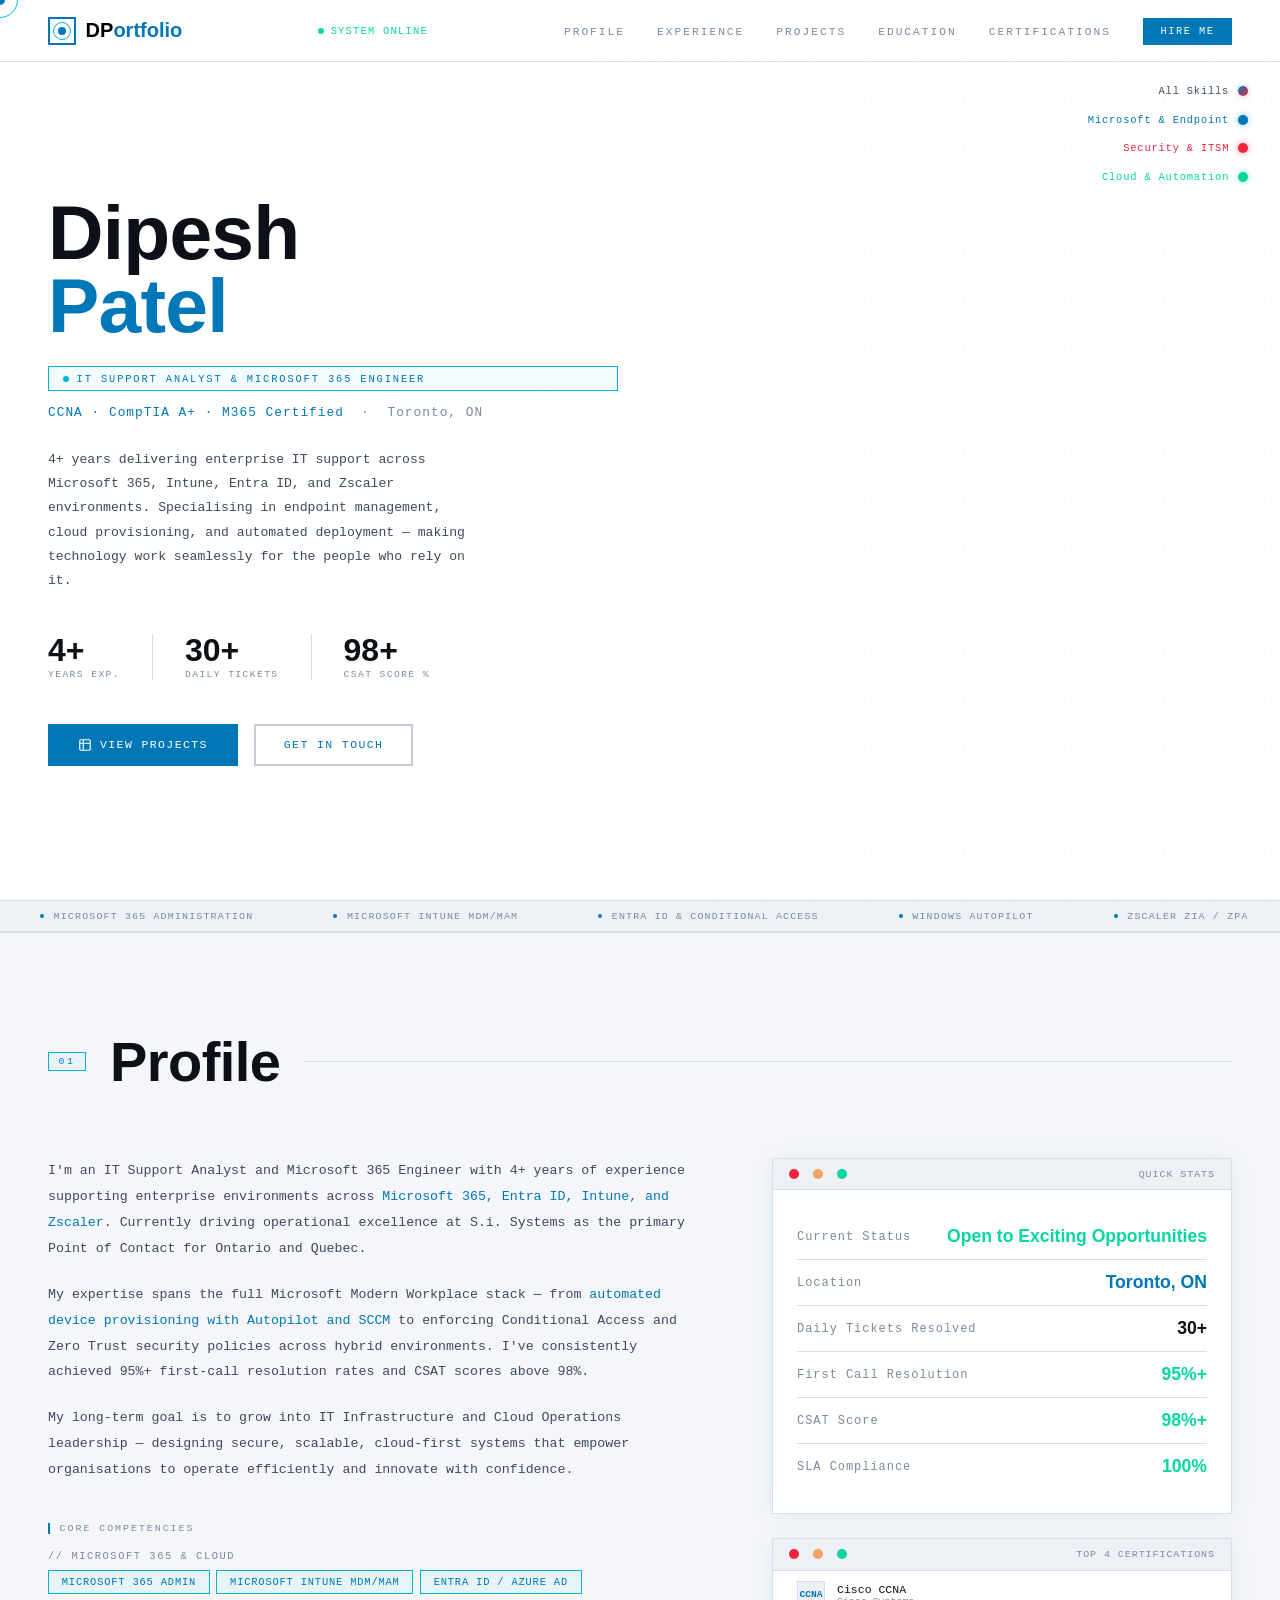
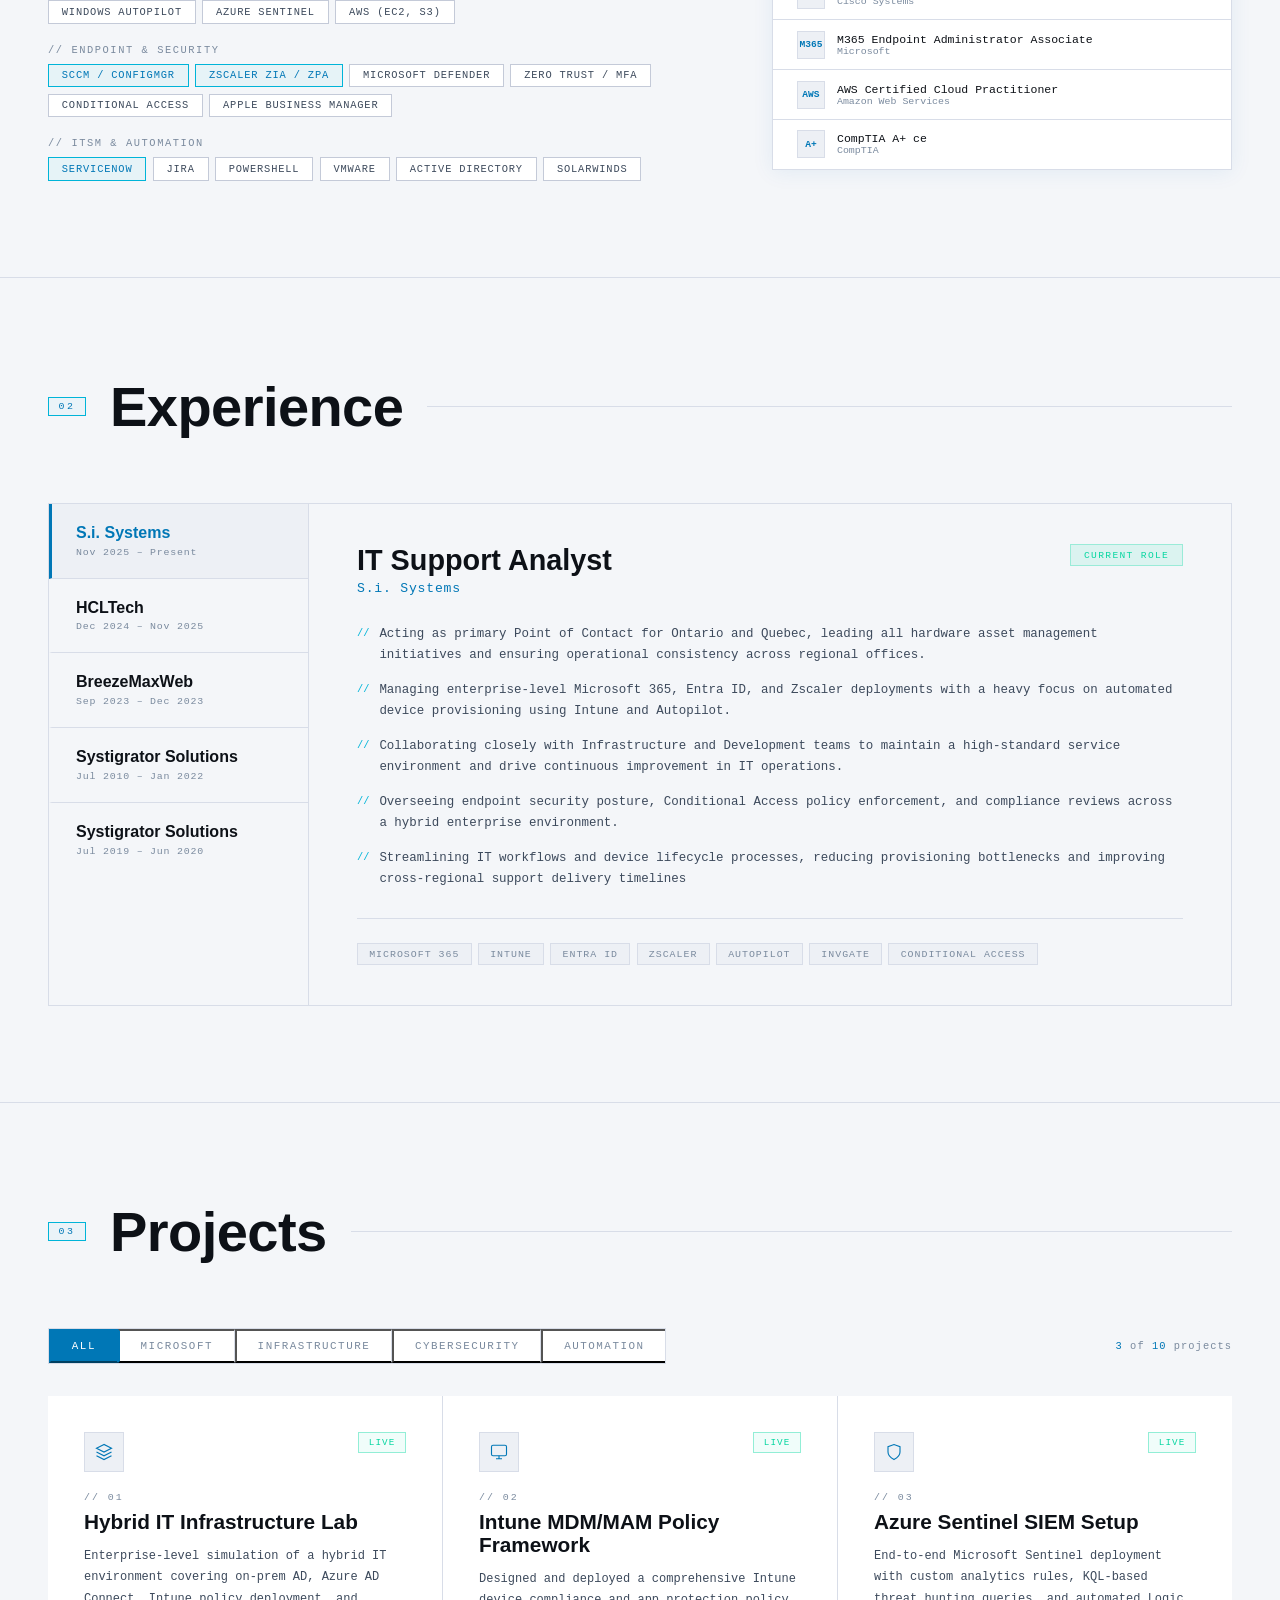
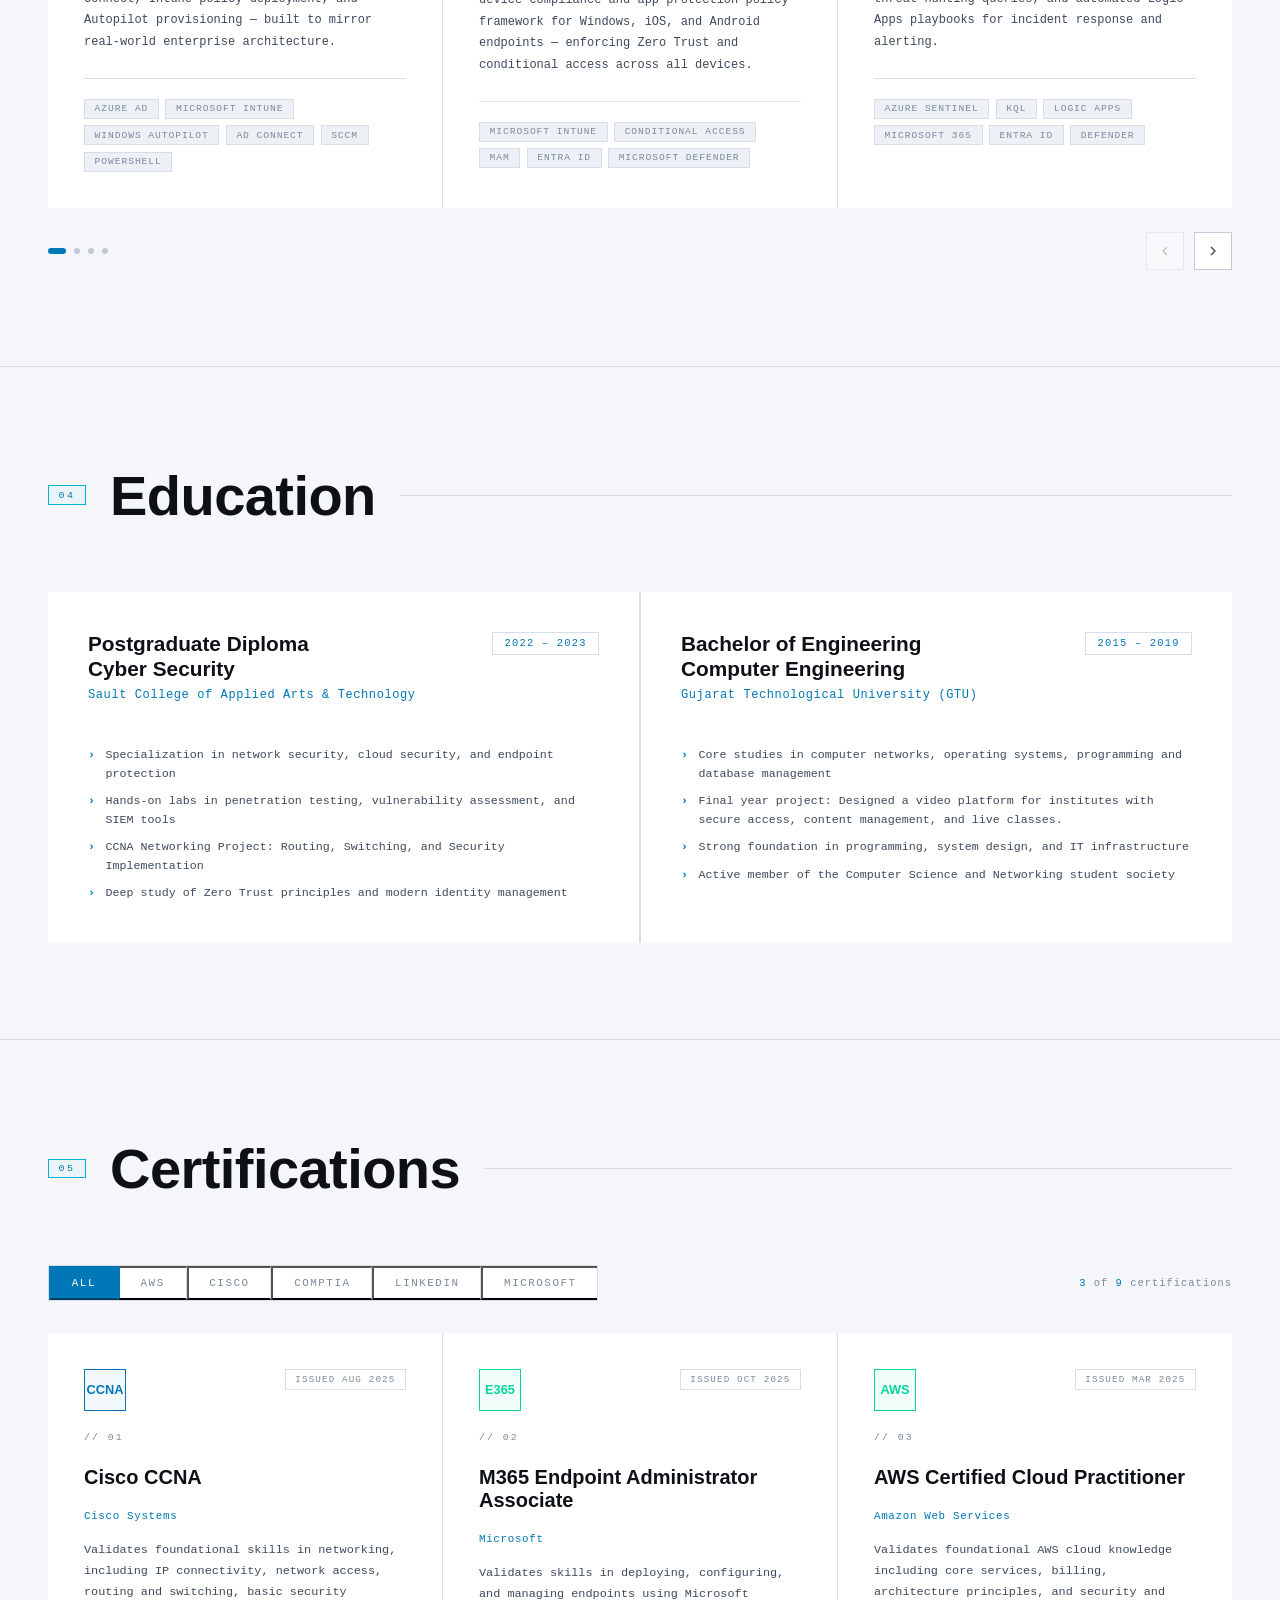
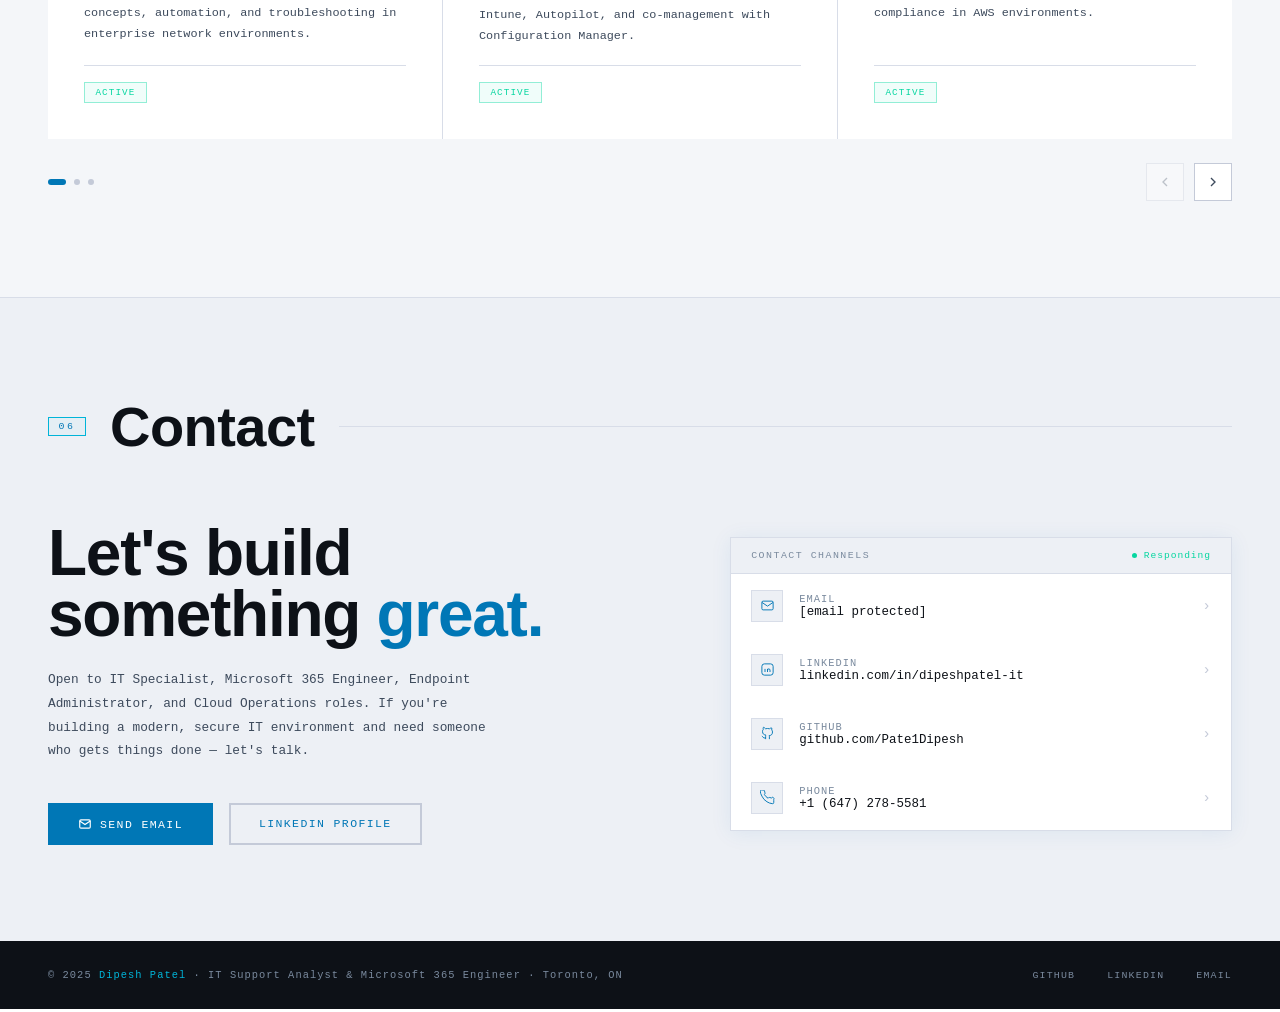
==== index.html @ 01799bf6 "Add files via upload" ====
<!DOCTYPE html>
<html lang="en">
<head>
<meta charset="UTF-8"/>
<meta name="viewport" content="width=device-width, initial-scale=1.0"/>
<meta http-equiv="Content-Security-Policy" content="default-src 'self'; script-src 'self' 'unsafe-inline'; style-src 'self' 'unsafe-inline'; font-src 'self' data:; img-src 'self' data: blob:; connect-src 'none';">
<meta http-equiv="X-Frame-Options" content="DENY">
<meta name="referrer" content="no-referrer">
<title>Dipesh Patel Portfolio</title>
<link rel="icon" type="image/x-icon" href="favicon.ico">
<link rel="stylesheet" href="fonts/fonts.css">
<style>
:root {
  --white:#ffffff; --off:#f4f6f9; --off2:#edf0f5;
  --border:#d8dde8; --border2:#c4cad8;
  --text:#0d1117; --text2:#3d4a5c; --text3:#7a8a9e;
  --accent:#00b4d8; --accent2:#0077b6; --accent3:#023e8a;
  --danger:#ef233c; --success:#06d6a0; --warn:#f4a261;
  --shadow:0 2px 20px rgba(0,100,180,.08);
  --shadow-lg:0 8px 40px rgba(0,100,180,.13);
}
*,*::before,*::after{box-sizing:border-box;margin:0;padding:0;}
html{scroll-behavior:smooth;}
body{font-family:'JetBrains Mono',monospace;background:var(--white);color:var(--text);overflow-x:hidden;}
@media(pointer:fine){body{cursor:none;}}

/* cursor */
@media(pointer:coarse){#cur,#curR{display:none;}}
#cur{width:10px;height:10px;background:var(--accent2);border-radius:50%;position:fixed;top:0;left:0;pointer-events:none;z-index:9999;transform:translate(-50%,-50%);transition:transform .15s,background .2s,width .2s,height .2s;}
#cur.h{width:6px;height:6px;background:var(--accent);}
#curR{width:36px;height:36px;border:1.5px solid var(--accent);border-radius:50%;position:fixed;top:0;left:0;pointer-events:none;z-index:9998;transform:translate(-50%,-50%);transition:width .25s,height .25s,border-color .25s,opacity .25s;}
#curR.h{width:56px;height:56px;border-color:var(--accent2);opacity:.45;}

::-webkit-scrollbar{width:3px;}
::-webkit-scrollbar-track{background:var(--off);}
::-webkit-scrollbar-thumb{background:var(--accent2);}

#prog{position:fixed;top:0;left:0;height:2px;background:linear-gradient(90deg,var(--accent2),var(--accent));z-index:200;transition:width .08s;}

/* NAV */
nav{position:fixed;top:0;left:0;right:0;z-index:100;display:flex;align-items:center;justify-content:space-between;padding:0 3rem;height:62px;background:rgba(255,255,255,.92);backdrop-filter:blur(18px);border-bottom:1px solid var(--border);}
/*.nav-logo{font-family:'Rajdhani',sans-serif;font-weight:700;font-size:1.25rem;color:var(--text);text-decoration:none;letter-spacing:.05em;display:flex;align-items:center;gap:.6rem;}*/
.nav-logo {font-family:'Rajdhani',sans-serif;font-weight:700;font-size:1.25rem;text-decoration:none;display:flex;align-items:center;gap:0.6rem;}
.logo-main {color:#000; /* black */}
.logo-accent {color:var(--accent2); /* your blue */}  
.nav-logo-icon{width:28px;height:28px;border:2px solid var(--accent2);display:flex;align-items:center;justify-content:center;position:relative;}
.nav-logo-icon::before{content:'';width:8px;height:8px;background:var(--accent2);border-radius:50%;}
.nav-logo-icon::after{content:'';position:absolute;width:18px;height:18px;border:1.5px solid var(--accent);border-radius:50%;animation:ping 2s ease-in-out infinite;}
@keyframes ping{0%,100%{opacity:1;transform:scale(1)}50%{opacity:0;transform:scale(1.8)}}
.nav-status{font-size:.65rem;letter-spacing:.12em;text-transform:uppercase;color:var(--success);display:flex;align-items:center;gap:.4rem;}
.nav-status::before{content:'';width:6px;height:6px;background:var(--success);border-radius:50%;animation:blink 1.5s infinite;}
@keyframes blink{0%,100%{opacity:1}50%{opacity:.2}}
.nav-links{display:flex;gap:2rem;list-style:none;align-items:center;}
.nav-links a{font-size:.7rem;letter-spacing:.18em;text-transform:uppercase;color:var(--text3);text-decoration:none;transition:color .2s;font-weight:500;}
.nav-links a:hover,.nav-links a.active{color:var(--accent2);}
.nav-hire{padding:.45rem 1.1rem;background:var(--accent2);color:#fff !important;font-size:.65rem !important;letter-spacing:.14em !important;}
.nav-hire:hover{background:var(--accent3) !important;color:#fff !important;}
.ham{display:none;background:none;border:none;cursor:pointer;}
.ham span{display:block;width:20px;height:1.5px;background:var(--text);margin:5px 0;transition:.3s;}
.mob{display:none;position:fixed;inset:0;top:62px;background:rgba(255,255,255,.98);backdrop-filter:blur(20px);z-index:99;flex-direction:column;align-items:center;justify-content:center;gap:2.5rem;}
.mob.open{display:flex;}
.mob a{font-family:'Rajdhani',sans-serif;font-size:2rem;font-weight:700;color:var(--text2);text-decoration:none;letter-spacing:.05em;}
.mob a:hover{color:var(--accent2);}

/* HERO */
#hero{min-height:100vh;padding-top:62px;position:relative;overflow:hidden;background:var(--white);}
.hero-canvas-wrap{position:absolute;inset:0;z-index:0;}
.hero-left{
  position:relative;z-index:2;
  min-height:calc(100vh - 62px);
  padding:5rem 3rem 5rem 3rem;
  display:flex;flex-direction:column;justify-content:center;
  width:52%;
  background:linear-gradient(to right,
    rgba(255,255,255,1)  0%,
    rgba(255,255,255,1)  60%,
    rgba(255,255,255,0.6) 78%,
    rgba(255,255,255,0)  100%
  );
}
.hero-right{display:none;}/* canvas now full-width behind everything */
.hero-tag{display:inline-flex;align-items:center;gap:.5rem;font-size:.65rem;letter-spacing:.18em;text-transform:uppercase;color:var(--accent2);border:1px solid var(--accent);padding:.35rem .85rem;background:rgba(0,180,216,.05);opacity:0;animation:fadeUp .6s ease forwards .5s;}
.hero-tag::before{content:'';width:6px;height:6px;background:var(--accent);border-radius:50%;}
h1.hero-name{font-family:'Rajdhani',sans-serif;font-size:clamp(3rem,6vw,5.5rem);font-weight:700;line-height:.95;letter-spacing:-.01em;color:var(--text);opacity:0;animation:fadeUp .6s ease forwards .2s;}
h1.hero-name em{font-style:normal;color:var(--accent2);display:block;}
.hero-role{margin-top:1.25rem;font-size:.8rem;color:var(--text3);letter-spacing:.08em;font-weight:400;opacity:0;animation:fadeUp .6s ease forwards .8s;}
.hero-role span{color:var(--accent2);}
.hero-desc{margin-top:1.75rem;max-width:440px;font-size:.82rem;line-height:1.85;color:var(--text2);font-weight:300;opacity:0;animation:fadeUp .6s ease forwards .95s;}
.hero-metrics{margin-top:2.5rem;display:flex;gap:2rem;opacity:0;animation:fadeUp .6s ease forwards .8s;}
.metric{display:flex;flex-direction:column;gap:.2rem;}
.metric-val{font-family:'Rajdhani',sans-serif;font-size:2rem;font-weight:700;color:var(--text);line-height:1;}
.metric-label{font-size:.6rem;letter-spacing:.15em;text-transform:uppercase;color:var(--text3);}
.hero-btns{margin-top:2.75rem;display:flex;gap:1rem;flex-wrap:wrap;opacity:0;animation:fadeUp .6s ease forwards .95s;}
.btn-solid{padding:.75rem 1.75rem;background:var(--accent2);color:#fff;font-family:'JetBrains Mono',monospace;font-size:.72rem;letter-spacing:.12em;text-transform:uppercase;text-decoration:none;transition:all .25s;border:2px solid var(--accent2);display:inline-flex;align-items:center;gap:.5rem;}
.btn-solid:hover{background:var(--accent3);border-color:var(--accent3);transform:translateY(-2px);box-shadow:0 6px 20px rgba(0,119,182,.25);}
.btn-out{padding:.75rem 1.75rem;background:transparent;color:var(--accent2);font-family:'JetBrains Mono',monospace;font-size:.72rem;letter-spacing:.12em;text-transform:uppercase;text-decoration:none;border:2px solid var(--border2);transition:all .25s;}
.btn-out:hover{border-color:var(--accent2);background:rgba(0,119,182,.04);}
.hero-badges{position:absolute;bottom:2.5rem;left:50%;transform:translateX(-50%);display:flex;gap:.75rem;z-index:3;}
.badge{padding:.4rem .9rem;background:rgba(255,255,255,.9);border:1px solid var(--border);font-size:.6rem;letter-spacing:.1em;text-transform:uppercase;color:var(--accent3);font-weight:500;backdrop-filter:blur(8px);}
@keyframes fadeUp{from{opacity:0;transform:translateY(24px)}to{opacity:1;transform:translateY(0)}}

/* SKILL DOTS */
#skillCanvas{width:100%;height:100%;display:block;position:absolute;inset:0;}
.skill-tooltip{
  position:absolute;pointer-events:none;z-index:10;
  background:var(--white);border:1px solid var(--accent2);
  color:var(--text);font-family:'JetBrains Mono',monospace;
  font-size:.65rem;letter-spacing:.08em;padding:.35rem .8rem;
  white-space:nowrap;opacity:0;transition:opacity .18s;
  box-shadow:0 4px 16px rgba(0,119,182,.18);
  transform:translate(-50%,-130%);
}
.skill-tooltip::after{
  content:'';position:absolute;bottom:-5px;left:50%;transform:translateX(-50%);
  width:8px;height:8px;background:var(--white);
  border-right:1px solid var(--accent2);border-bottom:1px solid var(--accent2);
  transform:translateX(-50%) rotate(45deg);
}
.skill-tooltip.visible{opacity:1;}

/* TICKER */
.ticker-bar{background:var(--off2);border-top:1px solid var(--border);border-bottom:1px solid var(--border);padding:.6rem 0;overflow:hidden;}
.ticker-inner{display:flex;width:max-content;animation:ticker 30s linear infinite;}
.ticker-item{padding:0 2.5rem;font-size:.62rem;letter-spacing:.12em;text-transform:uppercase;color:var(--text3);white-space:nowrap;display:flex;align-items:center;gap:.6rem;}
.ticker-item .dot{width:4px;height:4px;background:var(--accent2);border-radius:50%;}
@keyframes ticker{from{transform:translateX(0)}to{transform:translateX(-50%)}}

/* SECTIONS */
.sec{padding:6rem 3rem;}
.sec-inner{max-width:1200px;margin:0 auto;}
.sec-head{display:flex;align-items:center;gap:1.5rem;margin-bottom:4rem;}
.sec-num{font-size:.62rem;letter-spacing:.25em;color:var(--accent2);text-transform:uppercase;padding:.2rem .6rem;border:1px solid var(--accent);background:rgba(0,180,216,.04);}
.sec-title{font-family:'Rajdhani',sans-serif;font-size:clamp(2rem,5vw,3.5rem);font-weight:700;letter-spacing:-.01em;color:var(--text);}
.sec-line{flex:1;height:1px;background:var(--border);}

/* ABOUT */
#about{background:var(--off);border-top:1px solid var(--border);}
.about-layout{display:grid;grid-template-columns:1.4fr 1fr;gap:5rem;align-items:start;}
.about-body{font-size:.83rem;line-height:1.95;color:var(--text2);font-weight:300;}
.about-body p+p{margin-top:1.25rem;}
.about-highlight{color:var(--accent2);font-weight:500;}
.skills-block{margin-top:2.5rem;}
.skills-label{font-size:.62rem;letter-spacing:.2em;text-transform:uppercase;color:var(--text3);margin-bottom:1rem;border-left:2px solid var(--accent2);padding-left:.6rem;}
.skill-cats{display:flex;flex-direction:column;gap:1.25rem;}
.skill-cat-name{font-size:.65rem;letter-spacing:.15em;text-transform:uppercase;color:var(--text3);margin-bottom:.5rem;}
.skill-pills{display:flex;flex-wrap:wrap;gap:.4rem;}
.pill{padding:.3rem .8rem;font-size:.65rem;letter-spacing:.08em;text-transform:uppercase;border:1px solid var(--border2);color:var(--text2);background:var(--white);transition:all .25s;cursor:default;}
.pill:hover{border-color:var(--accent2);color:var(--accent2);background:rgba(0,119,182,.04);transform:translateY(-1px);}
.pill.hot{border-color:var(--accent);color:var(--accent2);background:rgba(0,180,216,.06);}
.about-panel{background:var(--white);border:1px solid var(--border);overflow:hidden;box-shadow:var(--shadow);}
.panel-top{background:var(--off2);border-bottom:1px solid var(--border);padding:.6rem 1rem;display:flex;align-items:center;gap:.5rem;}
.panel-dot{width:10px;height:10px;border-radius:50%;}
.panel-title-bar{font-size:.62rem;letter-spacing:.1em;text-transform:uppercase;color:var(--text3);margin-left:auto;}
.panel-body{padding:1.5rem;}
.stat-row{display:flex;justify-content:space-between;align-items:center;padding:.75rem 0;border-bottom:1px solid var(--border);font-size:.75rem;}
.stat-row:last-child{border-bottom:none;}
.stat-k{color:var(--text3);letter-spacing:.08em;}
.stat-v{font-family:'Rajdhani',sans-serif;font-size:1.1rem;font-weight:700;color:var(--text);}
.stat-v.green{color:var(--success);} .stat-v.blue{color:var(--accent2);} .stat-v.red{color:var(--danger);}
.cert-list{margin-top:0;}
.cert-item{display:flex;align-items:center;gap:.75rem;padding:.65rem 1.5rem;border-bottom:1px solid var(--border);font-size:.72rem;color:var(--text2);}
.cert-item:last-child{border-bottom:none;}
.cert-icon{width:28px;height:28px;background:var(--off2);border:1px solid var(--border);display:flex;align-items:center;justify-content:center;font-size:.6rem;color:var(--accent2);font-weight:700;flex-shrink:0;}
.cert-name{font-weight:500;color:var(--text);}
.cert-year{margin-left:auto;color:var(--text3);font-size:.65rem;}

/* EXPERIENCE */
#experience{background:var(--white);}
.exp-layout{display:grid;grid-template-columns:260px 1fr;gap:0;border:1px solid var(--border);}
.exp-tabs{border-right:1px solid var(--border);}
.exp-tab{padding:1.25rem 1.5rem;border-bottom:1px solid var(--border);cursor:pointer;transition:all .2s;border-left:3px solid transparent;display:flex;flex-direction:column;gap:.3rem;}
.exp-tab:last-child{border-bottom:none;}
.exp-tab:hover{background:var(--off);}
.exp-tab.active{background:var(--off2);border-left-color:var(--accent2);}
.tab-co{font-family:'Rajdhani',sans-serif;font-size:1rem;font-weight:700;color:var(--text);}
.tab-date{font-size:.62rem;letter-spacing:.08em;color:var(--text3);}
.exp-tab.active .tab-co{color:var(--accent2);}
.exp-panel{padding:2.5rem 3rem;}
.exp-panel-head{display:flex;justify-content:space-between;align-items:flex-start;margin-bottom:1.75rem;}
.exp-role{font-family:'Rajdhani',sans-serif;font-size:1.8rem;font-weight:700;color:var(--text);}
.exp-co-name{color:var(--accent2);font-size:.82rem;letter-spacing:.06em;margin-top:.25rem;}
.exp-badge{font-size:.6rem;letter-spacing:.14em;text-transform:uppercase;padding:.3rem .8rem;background:rgba(6,214,160,.1);color:var(--success);border:1px solid rgba(6,214,160,.3);}
.exp-bullets{list-style:none;display:flex;flex-direction:column;gap:.85rem;}
.exp-bullets li{font-size:.78rem;line-height:1.7;color:var(--text2);padding-left:1.4rem;position:relative;}
.exp-bullets li::before{content:'//';position:absolute;left:0;color:var(--accent);font-size:.65rem;font-weight:500;top:.05rem;}
.exp-tags{display:flex;flex-wrap:wrap;gap:.4rem;margin-top:1.75rem;padding-top:1.5rem;border-top:1px solid var(--border);}
.exp-tag{font-size:.62rem;letter-spacing:.1em;text-transform:uppercase;padding:.28rem .7rem;background:var(--off2);color:var(--text3);border:1px solid var(--border);}

/* PROJECTS */
#projects{background:var(--off);border-top:1px solid var(--border);}
.proj-cat-bar{display:flex;align-items:center;justify-content:space-between;margin-bottom:2rem;flex-wrap:wrap;gap:1rem;}
.proj-cats{display:flex;gap:0;border:1px solid var(--border);background:var(--white);overflow:hidden;}
.proj-cat{padding:.55rem 1.3rem;font-size:.68rem;letter-spacing:.14em;text-transform:uppercase;color:var(--text3);cursor:pointer;transition:all .2s;border-right:1px solid var(--border);background:var(--white);font-family:'JetBrains Mono',monospace;white-space:nowrap;}
.proj-cat:last-child{border-right:none;}
.proj-cat:hover{color:var(--accent2);background:var(--off);}
.proj-cat.active{background:var(--accent2);color:#fff;border-color:var(--accent2);}
.proj-cat.active + .proj-cat{border-left-color:var(--accent2);}
.proj-count{font-size:.65rem;letter-spacing:.1em;color:var(--text3);font-family:'JetBrains Mono',monospace;}
.proj-count span{color:var(--accent2);font-weight:500;}

/* carousel wrapper */
.proj-carousel{position:relative;overflow:hidden;}
.proj-track-wrap{overflow:hidden;}
.proj-track{display:grid;grid-template-columns:repeat(3,1fr);gap:1px;background:var(--border);transition:none;}
.proj-card{background:var(--white);padding:2.25rem;transition:background .3s,box-shadow .3s;position:relative;overflow:hidden;display:block;text-decoration:none;}
.proj-card::after{content:'';position:absolute;bottom:0;left:0;right:0;height:2px;background:linear-gradient(90deg,var(--accent2),var(--accent));transform:scaleX(0);transform-origin:left;transition:transform .35s ease;}
.proj-card:hover{background:var(--off2);box-shadow:var(--shadow-lg);z-index:2;}
.proj-card:hover::after{transform:scaleX(1);}
.proj-head{display:flex;justify-content:space-between;align-items:flex-start;margin-bottom:1.25rem;}
.proj-icon{width:40px;height:40px;border:1px solid var(--border);display:flex;align-items:center;justify-content:center;color:var(--accent2);transition:all .3s;background:var(--off2);}
.proj-card:hover .proj-icon{background:var(--accent2);color:#fff;border-color:var(--accent2);}
.proj-status{font-size:.58rem;letter-spacing:.12em;text-transform:uppercase;padding:.25rem .6rem;border:1px solid;}
.proj-status.live{color:var(--success);border-color:rgba(6,214,160,.4);background:rgba(6,214,160,.06);}
.proj-status.wip{color:var(--warn);border-color:rgba(244,162,97,.4);background:rgba(244,162,97,.06);}
.proj-num{font-size:.62rem;letter-spacing:.2em;text-transform:uppercase;color:var(--text3);margin-bottom:.5rem;}
.proj-name{font-family:'Rajdhani',sans-serif;font-size:1.3rem;font-weight:700;color:var(--text);line-height:1.1;margin-bottom:.75rem;}
.proj-desc{font-size:.75rem;line-height:1.8;color:var(--text2);font-weight:300;}
.proj-footer{margin-top:1.5rem;padding-top:1.25rem;border-top:1px solid var(--border);display:flex;gap:.4rem;flex-wrap:wrap;}
.proj-tech{font-size:.6rem;letter-spacing:.1em;text-transform:uppercase;padding:.22rem .6rem;background:var(--off2);color:var(--text3);border:1px solid var(--border);}
/* nav arrows + dots */
.carousel-nav{display:flex;align-items:center;justify-content:space-between;margin-top:1.5rem;}
.carousel-arrows{display:flex;gap:.6rem;}
.carr-btn{width:38px;height:38px;border:1.5px solid var(--border2);background:var(--white);display:flex;align-items:center;justify-content:center;cursor:pointer;transition:all .25s;color:var(--text2);}
.carr-btn:hover:not(:disabled){border-color:var(--accent2);color:var(--accent2);background:rgba(0,119,182,.04);}
.carr-btn:disabled{opacity:.3;cursor:not-allowed;}
.carousel-dots{display:flex;gap:.5rem;align-items:center;}
.cdot{width:6px;height:6px;border-radius:50%;background:var(--border2);transition:all .25s;cursor:pointer;}
.cdot.active{background:var(--accent2);width:18px;border-radius:3px;}
.proj-empty{grid-column:1/-1;padding:3rem;text-align:center;color:var(--text3);font-size:.8rem;letter-spacing:.1em;background:var(--white);}
/* slide animation */
.proj-track.slide-left{animation:slideLeft .32s ease forwards;}
.proj-track.slide-right{animation:slideRight .32s ease forwards;}
@keyframes slideLeft{from{opacity:0;transform:translateX(40px)}to{opacity:1;transform:translateX(0)}}
@keyframes slideRight{from{opacity:0;transform:translateX(-40px)}to{opacity:1;transform:translateX(0)}}

/* EDUCATION */
#education{background:var(--white);}
.edu-grid{display:grid;grid-template-columns:1fr 1fr;gap:2px;background:var(--border);}
.edu-card{background:var(--white);padding:2.5rem;position:relative;transition:background .2s;}
.edu-card:hover{background:var(--off);}
.edu-card-top{display:flex;justify-content:space-between;align-items:flex-start;margin-bottom:1.5rem;}
.edu-year{font-size:.65rem;letter-spacing:.12em;text-transform:uppercase;color:var(--accent2);padding:.3rem .7rem;border:1px solid var(--border);}
.edu-deg{font-family:'Rajdhani',sans-serif;font-size:1.3rem;font-weight:700;color:var(--text);line-height:1.2;margin-bottom:.4rem;}
.edu-school{font-size:.75rem;color:var(--accent2);letter-spacing:.05em;margin-bottom:1.25rem;}
.edu-list{list-style:none;display:flex;flex-direction:column;gap:.55rem;}
.edu-list li{font-size:.73rem;line-height:1.6;color:var(--text2);padding-left:1.1rem;position:relative;}
.edu-list li::before{content:'›';position:absolute;left:0;color:var(--accent2);font-weight:700;}

/* CERTIFICATIONS */
#certifications{background:var(--off);border-top:1px solid var(--border);}
.cert-carousel{position:relative;}
.cert-track-wrap{overflow:hidden;}
.cert-track{display:grid;grid-template-columns:repeat(3,1fr);gap:1px;background:var(--border);}
.cert-track.slide-left{animation:slideLeft .32s ease forwards;}
.cert-track.slide-right{animation:slideRight .32s ease forwards;}
.cert-card{background:var(--white);padding:2.25rem;transition:background .3s,box-shadow .3s;position:relative;overflow:hidden;display:flex;flex-direction:column;gap:1.1rem;}
.cert-card::after{content:'';position:absolute;bottom:0;left:0;right:0;height:2px;transform:scaleX(0);transform-origin:left;transition:transform .35s ease;}
.cert-card.net::after{background:linear-gradient(90deg,#0077b6,#00b4d8);}
.cert-card.sec::after{background:linear-gradient(90deg,#ef233c,#ff6b6b);}
.cert-card.cld::after{background:linear-gradient(90deg,#06d6a0,#0077b6);}
.cert-card:hover{background:var(--off2);box-shadow:var(--shadow-lg);z-index:2;}
.cert-card:hover::after{transform:scaleX(1);}
.cert-card-top{display:flex;justify-content:space-between;align-items:flex-start;margin-bottom:.25rem;}
.cert-badge-icon{width:42px;height:42px;display:flex;align-items:center;justify-content:center;font-family:'Rajdhani',sans-serif;font-size:.8rem;font-weight:700;border:1px solid;flex-shrink:0;transition:all .3s;}
.cert-card.net .cert-badge-icon{color:#0077b6;border-color:#0077b6;background:rgba(0,119,182,.05);}
.cert-card.sec .cert-badge-icon{color:#ef233c;border-color:#ef233c;background:rgba(239,35,60,.05);}
.cert-card.cld .cert-badge-icon{color:#06d6a0;border-color:#06d6a0;background:rgba(6,214,160,.05);}
.cert-card:hover.net .cert-badge-icon{background:#0077b6;color:#fff;}
.cert-card:hover.sec .cert-badge-icon{background:#ef233c;color:#fff;}
.cert-card:hover.cld .cert-badge-icon{background:#06d6a0;color:#fff;}
.cert-card-year{font-size:.58rem;letter-spacing:.12em;text-transform:uppercase;color:var(--text3);padding:.25rem .6rem;border:1px solid var(--border);}
.cert-card-num{font-size:.62rem;letter-spacing:.2em;text-transform:uppercase;color:var(--text3);margin-bottom:.3rem;}
.cert-card-name{font-family:'Rajdhani',sans-serif;font-size:1.25rem;font-weight:700;color:var(--text);line-height:1.15;margin-bottom:.25rem;}
.cert-card-issuer{font-size:.68rem;letter-spacing:.06em;color:var(--accent2);}
.cert-card-desc{font-size:.74rem;line-height:1.78;color:var(--text2);font-weight:300;flex:1;}
.cert-card-footer{display:flex;align-items:center;justify-content:space-between;padding-top:1rem;border-top:1px solid var(--border);margin-top:auto;}
.cert-card-status{font-size:.58rem;letter-spacing:.12em;text-transform:uppercase;padding:.25rem .65rem;border:1px solid;}
.cert-card-status.active{color:var(--success);border-color:rgba(6,214,160,.4);background:rgba(6,214,160,.06);}
.cert-card-status.prep{color:var(--warn);border-color:rgba(244,162,97,.4);background:rgba(244,162,97,.06);}
.cert-card-link{font-size:.62rem;letter-spacing:.1em;text-transform:uppercase;color:var(--accent2);text-decoration:none;transition:all .2s;display:flex;align-items:center;gap:.3rem;}
.cert-card-link:hover{color:var(--accent3);}

#contact{background:var(--off2);border-top:1px solid var(--border);}
.contact-layout{display:grid;grid-template-columns:1.2fr 1fr;gap:5rem;align-items:center;}
.contact-big{font-family:'Rajdhani',sans-serif;font-size:clamp(2.5rem,5vw,4.5rem);font-weight:700;line-height:.95;letter-spacing:-.02em;color:var(--text);margin-bottom:1.5rem;}
.contact-big span{color:var(--accent2);}
.contact-sub{font-size:.8rem;line-height:1.85;color:var(--text2);font-weight:300;margin-bottom:2.5rem;max-width:450px;}
.contact-btns{display:flex;gap:1rem;flex-wrap:wrap;}
.contact-panel{background:var(--white);border:1px solid var(--border);box-shadow:var(--shadow);}
.cp-head{background:var(--off2);border-bottom:1px solid var(--border);padding:.75rem 1.25rem;display:flex;align-items:center;justify-content:space-between;}
.cp-head-title{font-size:.62rem;letter-spacing:.15em;text-transform:uppercase;color:var(--text3);}
.cp-head-ping{font-size:.6rem;letter-spacing:.1em;color:var(--success);display:flex;align-items:center;gap:.4rem;}
.cp-head-ping::before{content:'';width:5px;height:5px;background:var(--success);border-radius:50%;animation:blink 1.5s infinite;}
.cp-links{list-style:none;}
.cp-link{display:flex;align-items:center;gap:1rem;padding:1rem 1.25rem;border-bottom:1px solid var(--border);text-decoration:none;transition:background .2s;}
.cp-link:last-child{border-bottom:none;}
.cp-link:hover{background:var(--off);}
.cp-link-icon{width:32px;height:32px;background:var(--off2);border:1px solid var(--border);display:flex;align-items:center;justify-content:center;flex-shrink:0;color:var(--accent2);}
.cp-link-label{font-size:.65rem;letter-spacing:.1em;text-transform:uppercase;color:var(--text3);}
.cp-link-val{font-size:.78rem;color:var(--text);font-weight:500;}
.cp-link-arr{margin-left:auto;color:var(--border2);font-size:.9rem;transition:color .2s,transform .2s;}
.cp-link:hover .cp-link-arr{color:var(--accent2);transform:translateX(3px);}

/* FOOTER */
footer{background:var(--text);color:var(--text3);padding:1.75rem 3rem;display:flex;align-items:center;justify-content:space-between;}
.footer-l{font-size:.65rem;letter-spacing:.1em;}
.footer-l span{color:var(--accent);}
.footer-r{display:flex;gap:2rem;}
.footer-r a{font-size:.62rem;letter-spacing:.12em;text-transform:uppercase;color:var(--text3);text-decoration:none;transition:color .2s;}
.footer-r a:hover{color:var(--accent);}

/* REVEAL — elements always visible, subtle entrance only for below-fold */
.rv{opacity:1;transform:none;}
.rv.d1{} .rv.d2{} .rv.d3{}


/* ════════════════════════════════════════════════════════
   RESPONSIVE LAYOUT — Mobile-first, professional grade
   Breakpoints:
     1200px  Large desktop
      960px  Tablet landscape / small laptop
      768px  Tablet portrait
      600px  Large phone
      380px  Small phone (iPhone SE etc.)
════════════════════════════════════════════════════════ */

/* ── 1200px: constrain max widths, tighten large screens ── */
@media(max-width:1200px){
  .hero-left{width:58%;padding:5rem 2.5rem;}
  .sec{padding:6rem 2rem;}
  .about-layout{gap:3.5rem;}
  .exp-panel{padding:2.5rem 2rem;}
}

/* ── 960px: Tablet landscape ── */
@media(max-width:960px){
  /* Navigation */
  nav{padding:0 1.5rem;}
  .nav-links{display:none;}
  .nav-status{font-size:.6rem;}
  .ham{display:block;}

  /* Hero — full width, canvas stays as background */
  #hero{min-height:100svh;}
  .hero-left{
    width:100%;
    min-height:100svh;
    padding:6rem 2rem 4rem;
    background:linear-gradient(
      to bottom,
      rgba(255,255,255,1)   0%,
      rgba(255,255,255,.98) 70%,
      rgba(255,255,255,.88) 100%
    );
  }
  #dotLegend{display:none;}
  .hero-badges{display:none;}
  h1.hero-name{font-size:clamp(3rem,7vw,5rem);}
  .hero-desc{max-width:560px;}
  .hero-metrics{gap:2.5rem;}

  /* Sections */
  .sec{padding:5rem 2rem;}
  .sec-head{margin-bottom:3rem;}

  /* About */
  .about-layout{grid-template-columns:1fr;gap:3rem;}

  /* Experience */
  .exp-layout{grid-template-columns:1fr;border:1px solid var(--border);}
  .exp-tabs{
    border-right:none;
    border-bottom:1px solid var(--border);
    display:flex;
    overflow-x:auto;
    -webkit-overflow-scrolling:touch;
    scrollbar-width:none;
  }
  .exp-tabs::-webkit-scrollbar{display:none;}
  .exp-tab{
    border-left:none;
    border-bottom:3px solid transparent;
    border-top:none;
    flex-shrink:0;
    padding:1rem 1.5rem;
    min-width:140px;
  }
  .exp-tab:last-child{border-bottom:3px solid transparent;}
  .exp-tab.active{
    border-bottom-color:var(--accent2);
    border-left-color:transparent;
    background:var(--off2);
  }
  .exp-panel{padding:2.5rem 2rem;}
  .exp-panel-head{flex-wrap:wrap;gap:.75rem;}

  /* Projects */
  .proj-track{grid-template-columns:1fr 1fr;}
  .proj-cat-bar{flex-wrap:wrap;gap:.75rem;}
  .proj-cats{flex-wrap:wrap;}

  /* Certifications */
  .cert-track{grid-template-columns:1fr 1fr;}

  /* Education */
  .edu-grid{grid-template-columns:1fr;}

  /* Contact */
  .contact-layout{grid-template-columns:1fr;gap:3rem;}

  /* Footer */
  footer{flex-direction:column;gap:1.25rem;text-align:center;padding:1.5rem 2rem;}
  .footer-r{justify-content:center;}
}

/* ── 768px: Tablet portrait ── */
@media(max-width:768px){
  /* Hero */
  .hero-left{padding:5.5rem 1.75rem 3.5rem;}
  h1.hero-name{font-size:clamp(2.8rem,8vw,4rem);}
  .hero-metrics{gap:1.75rem;}
  .metric-val{font-size:1.8rem;}

  /* Sections */
  .sec{padding:4rem 1.75rem;}
  .sec-head{gap:1rem;margin-bottom:2.5rem;}

  /* Projects */
  .proj-track{grid-template-columns:1fr 1fr;}
  .proj-card{padding:1.75rem;}

  /* Certifications */
  .cert-track{grid-template-columns:1fr 1fr;}
  .cert-card{padding:1.75rem;}

  /* Education */
  .edu-card{padding:2rem 1.75rem;}

  /* Experience */
  .exp-panel{padding:2rem 1.5rem;}
  .exp-role{font-size:1.6rem;}

  /* About panel stat values — prevent overflow */
  .stat-v{font-size:1rem;}
  .stat-k{font-size:.7rem;}
}

/* ── 600px: Large phone ── */
@media(max-width:600px){
  /* Navigation */
  nav{padding:0 1rem;height:56px;}
  .nav-status{display:none;}
  .mob{top:56px;}
  .mob a{font-size:1.6rem;}

  /* Hero */
  #hero{min-height:100svh;}
  .hero-left{padding:4.5rem 1.25rem 3rem;min-height:100svh;}
  h1.hero-name{font-size:clamp(2.4rem,11vw,3.2rem);}
  .hero-tag{font-size:.58rem;padding:.3rem .7rem;}
  .hero-role{font-size:.72rem;}
  .hero-desc{font-size:.78rem;max-width:100%;line-height:1.75;}
  .hero-metrics{gap:1.25rem;flex-wrap:wrap;}
  .metric-val{font-size:1.65rem;}
  .metric-label{font-size:.56rem;}
  .hero-btns{flex-direction:column;gap:.65rem;}
  .btn-solid,.btn-out{
    width:100%;justify-content:center;
    padding:.75rem 1.25rem;font-size:.68rem;
  }

  /* Sections */
  .sec{padding:3.5rem 1.25rem;}
  .sec-head{gap:.75rem;margin-bottom:2rem;}
  .sec-title{font-size:clamp(1.75rem,7vw,2.2rem);}
  .sec-num{font-size:.58rem;}

  /* About */
  .about-body{font-size:.8rem;}
  .stat-row{flex-direction:column;align-items:flex-start;gap:.2rem;padding:.65rem 0;}
  .stat-v{font-size:.95rem;}
  .panel-body{padding:1rem;}

  /* Experience */
  .exp-tab{padding:.85rem 1.25rem;min-width:120px;}
  .tab-co{font-size:.9rem;}
  .exp-panel{padding:1.75rem 1.25rem;}
  .exp-role{font-size:1.35rem;}
  .exp-panel-head{flex-direction:column;gap:.5rem;align-items:flex-start;}
  .exp-bullets li{font-size:.73rem;line-height:1.65;}
  .exp-co-name{font-size:.75rem;}

  /* Projects */
  .proj-track{grid-template-columns:1fr;}
  .proj-card{padding:1.5rem;}
  .proj-name{font-size:1.2rem;}
  .proj-cats{
    overflow-x:auto;flex-wrap:nowrap;
    -webkit-overflow-scrolling:touch;
    scrollbar-width:none;
    padding-bottom:2px;
  }
  .proj-cats::-webkit-scrollbar{display:none;}
  .proj-cat-bar{flex-direction:column;align-items:flex-start;gap:.75rem;}
  .proj-cat{padding:.5rem 1rem;font-size:.62rem;}
  .proj-count{font-size:.62rem;}

  /* Certifications */
  .cert-track{grid-template-columns:1fr;}
  .cert-card{padding:1.5rem;}
  .cert-card-name{font-size:1.1rem;}

  /* Education */
  .edu-card{padding:1.75rem 1.25rem;}
  .edu-card-top{flex-direction:column;gap:.75rem;align-items:flex-start;}
  .edu-deg{font-size:1.15rem;}

  /* Contact */
  .contact-big{font-size:clamp(2rem,9vw,2.8rem);}
  .contact-sub{font-size:.76rem;}
  .contact-btns{flex-direction:column;gap:.65rem;}
  .contact-btns .btn-solid,
  .contact-btns .btn-out{width:100%;justify-content:center;}
  .cp-link{padding:.85rem 1rem;gap:.75rem;}
  .cp-link-val{font-size:.72rem;}
  .cp-link-icon{width:28px;height:28px;}

  /* Footer */
  footer{padding:1.25rem 1rem;}
  .footer-l{font-size:.6rem;}
  .footer-r{gap:1rem;flex-wrap:wrap;justify-content:center;}
  .footer-r a{font-size:.58rem;}
}

/* ── 380px: Small phone (iPhone SE, Galaxy A) ── */
@media(max-width:380px){
  nav{height:52px;}
  .mob{top:52px;}
  .hero-left{padding:4rem 1rem 2.5rem;}
  h1.hero-name{font-size:2.1rem;}
  .hero-metrics{gap:1rem;}
  .metric-val{font-size:1.5rem;}
  .metric-label{font-size:.54rem;}
  .sec{padding:3rem 1rem;}
  .sec-title{font-size:1.6rem;}
  .proj-card{padding:1.25rem;}
  .cert-card{padding:1.25rem;}
  .edu-card{padding:1.25rem 1rem;}
  .exp-panel{padding:1.25rem 1rem;}
  .exp-role{font-size:1.2rem;}
  .contact-big{font-size:1.85rem;}
  footer{padding:1rem;}
}
</style>
</head>
<body>

<div id="cur"></div>
<div id="curR"></div>
<div id="prog"></div>

  <nav id="nav">
    <a href="#hero" class="nav-logo">
  <div class="nav-logo-icon"></div>
  <span class="logo-text">
    <span class="logo-main">DP</span><span class="logo-accent">ortfolio</span>
  </span>
</a>
  <div class="nav-status">System Online</div>
  <ul class="nav-links" id="navLinks">
    <li><a href="#about">Profile</a></li>
    <li><a href="#experience">Experience</a></li>
    <li><a href="#projects">Projects</a></li>
    <li><a href="#education">Education</a></li>
    <li><a href="#certifications">Certifications</a></li>
    <li><a href="#contact" class="nav-hire">Hire Me</a></li>
  </ul>
  <button class="ham" id="ham"><span></span><span></span><span></span></button>
</nav>

<div class="mob" id="mob">
  <a href="#about" class="mlink">Profile</a>
  <a href="#experience" class="mlink">Experience</a>
  <a href="#projects" class="mlink">Projects</a>
  <a href="#education" class="mlink">Education</a>
  <a href="#certifications" class="mlink">Certifications</a>
  <a href="#contact" class="mlink">Contact</a>
</div>

<!-- HERO -->
<section id="hero">
  <!-- full-bleed canvas layer -->
  <div class="hero-canvas-wrap">
    <canvas id="skillCanvas"></canvas>
    <div id="skillTip" class="skill-tooltip"></div>
  </div>
  <!-- legend top-right: clickable category filter -->
  <div id="dotLegend" style="position:absolute;top:5rem;right:1.5rem;z-index:4;display:flex;flex-direction:column;gap:.45rem;text-align:right;">
    <div class="dot-filter active" data-cat="all" style="display:flex;align-items:center;justify-content:flex-end;gap:.55rem;cursor:pointer;padding:.3rem .5rem;transition:opacity .2s;">
      <span style="font-size:.65rem;letter-spacing:.08em;color:var(--text2);font-family:'JetBrains Mono',monospace;">All Skills</span>
      <span style="width:10px;height:10px;border-radius:50%;background:linear-gradient(135deg,#0077b6,#ef233c);display:inline-block;flex-shrink:0;box-shadow:0 0 6px rgba(0,119,182,.4)"></span>
    </div>
    <div class="dot-filter" data-cat="network" style="display:flex;align-items:center;justify-content:flex-end;gap:.55rem;cursor:pointer;padding:.3rem .5rem;transition:opacity .2s;">
      <span style="font-size:.65rem;letter-spacing:.08em;color:#0077b6;font-family:'JetBrains Mono',monospace;">Microsoft &amp; Endpoint</span>
      <span style="width:10px;height:10px;border-radius:50%;background:#0077b6;display:inline-block;flex-shrink:0;box-shadow:0 0 6px rgba(0,119,182,.5)"></span>
    </div>
    <div class="dot-filter" data-cat="security" style="display:flex;align-items:center;justify-content:flex-end;gap:.55rem;cursor:pointer;padding:.3rem .5rem;transition:opacity .2s;">
      <span style="font-size:.65rem;letter-spacing:.08em;color:#ef233c;font-family:'JetBrains Mono',monospace;">Security &amp; ITSM</span>
      <span style="width:10px;height:10px;border-radius:50%;background:#ef233c;display:inline-block;flex-shrink:0;box-shadow:0 0 6px rgba(239,35,60,.5)"></span>
    </div>
    <div class="dot-filter" data-cat="cloud" style="display:flex;align-items:center;justify-content:flex-end;gap:.55rem;cursor:pointer;padding:.3rem .5rem;transition:opacity .2s;">
      <span style="font-size:.65rem;letter-spacing:.08em;color:#06d6a0;font-family:'JetBrains Mono',monospace;">Cloud &amp; Automation</span>
      <span style="width:10px;height:10px;border-radius:50%;background:#06d6a0;display:inline-block;flex-shrink:0;box-shadow:0 0 6px rgba(6,214,160,.5)"></span>
    </div>
  </div>
  <div class="hero-left">
    <h1 class="hero-name">Dipesh<em>Patel</em></h1>
    <div class="hero-tag" style="margin-top:1.5rem;margin-bottom:0">IT Support Analyst &amp; Microsoft 365 Engineer</div>
    <p class="hero-role" style="margin-top:.85rem"><span>CCNA &middot; CompTIA A+ &middot; M365 Certified</span> &nbsp;&middot;&nbsp; Toronto, ON</p>
    <p class="hero-desc">4+ years delivering enterprise IT support across Microsoft 365, Intune, Entra ID, and Zscaler environments. Specialising in endpoint management, cloud provisioning, and automated deployment — making technology work seamlessly for the people who rely on it.</p>
    <div class="hero-metrics">
      <div class="metric">
        <div class="metric-val" data-count="4">0</div>
        <div class="metric-label">Years Exp.</div>
      </div>
      <div class="metric" style="border-left:1px solid var(--border);padding-left:2rem">
        <div class="metric-val" data-count="30">0</div>
        <div class="metric-label">Daily Tickets</div>
      </div>
      <div class="metric" style="border-left:1px solid var(--border);padding-left:2rem">
        <div class="metric-val" data-count="98">0</div>
        <div class="metric-label">CSAT Score %</div>
      </div>
    </div>
    <div class="hero-btns">
      <a href="#projects" class="btn-solid">
        <svg width="14" height="14" fill="none" stroke="currentColor" stroke-width="2" viewBox="0 0 24 24"><path d="M9 3H5a2 2 0 00-2 2v4m6-6h10a2 2 0 012 2v4M9 3v18m0 0h10a2 2 0 002-2V9M9 21H5a2 2 0 01-2-2V9m0 0h18"/></svg>
        View Projects
      </a>
      <a href="#contact" class="btn-out">Get In Touch</a>
    </div>
  </div>
</section>

<!-- TICKER -->
<div class="ticker-bar">
  <div class="ticker-inner">
    <span class="ticker-item"><span class="dot"></span>Microsoft 365 Administration</span>
    <span class="ticker-item"><span class="dot"></span>Microsoft Intune MDM/MAM</span>
    <span class="ticker-item"><span class="dot"></span>Entra ID &amp; Conditional Access</span>
    <span class="ticker-item"><span class="dot"></span>Windows Autopilot</span>
    <span class="ticker-item"><span class="dot"></span>Zscaler ZIA / ZPA</span>
    <span class="ticker-item"><span class="dot"></span>ServiceNow ITSM</span>
    <span class="ticker-item"><span class="dot"></span>SCCM Deployment</span>
    <span class="ticker-item"><span class="dot"></span>Azure AD &amp; MFA</span>
    <span class="ticker-item"><span class="dot"></span>PowerShell Automation</span>
    <span class="ticker-item"><span class="dot"></span>AWS EC2 &amp; S3</span>
    <span class="ticker-item"><span class="dot"></span>Microsoft 365 Administration</span>
    <span class="ticker-item"><span class="dot"></span>Microsoft Intune MDM/MAM</span>
    <span class="ticker-item"><span class="dot"></span>Entra ID &amp; Conditional Access</span>
    <span class="ticker-item"><span class="dot"></span>Windows Autopilot</span>
    <span class="ticker-item"><span class="dot"></span>Zscaler ZIA / ZPA</span>
    <span class="ticker-item"><span class="dot"></span>ServiceNow ITSM</span>
    <span class="ticker-item"><span class="dot"></span>SCCM Deployment</span>
    <span class="ticker-item"><span class="dot"></span>Azure AD &amp; MFA</span>
    <span class="ticker-item"><span class="dot"></span>PowerShell Automation</span>
    <span class="ticker-item"><span class="dot"></span>AWS EC2 &amp; S3</span>
  </div>
</div>

<!-- ABOUT -->
<section id="about" class="sec">
  <div class="sec-inner">
    <div class="sec-head rv">
      <span class="sec-num">01</span>
      <h2 class="sec-title">Profile</h2>
      <div class="sec-line"></div>
    </div>
    <div class="about-layout">
      <div class="rv d1">
        <div class="about-body">
          <p>I'm an IT Support Analyst and Microsoft 365 Engineer with 4+ years of experience supporting enterprise environments across <span class="about-highlight">Microsoft 365, Entra ID, Intune, and Zscaler</span>. Currently driving operational excellence at S.i. Systems as the primary Point of Contact for Ontario and Quebec.</p>
          <p>My expertise spans the full Microsoft Modern Workplace stack — from <span class="about-highlight">automated device provisioning with Autopilot and SCCM</span> to enforcing Conditional Access and Zero Trust security policies across hybrid environments. I've consistently achieved 95%+ first-call resolution rates and CSAT scores above 98%.</p>
          <p>My long-term goal is to grow into IT Infrastructure and Cloud Operations leadership — designing secure, scalable, cloud-first systems that empower organisations to operate efficiently and innovate with confidence.</p>
        </div>
        <div class="skills-block">
          <div class="skills-label">Core Competencies</div>
          <div class="skill-cats">
            <div>
              <div class="skill-cat-name">// Microsoft 365 &amp; Cloud</div>
              <div class="skill-pills">
                <span class="pill hot">Microsoft 365 Admin</span>
                <span class="pill hot">Microsoft Intune MDM/MAM</span>
                <span class="pill hot">Entra ID / Azure AD</span>
                <span class="pill">Windows Autopilot</span>
                <span class="pill">Azure Sentinel</span>
                <span class="pill">AWS (EC2, S3)</span>
              </div>
            </div>
            <div>
              <div class="skill-cat-name">// Endpoint &amp; Security</div>
              <div class="skill-pills">
                <span class="pill hot">SCCM / ConfigMgr</span>
                <span class="pill hot">Zscaler ZIA / ZPA</span>
                <span class="pill">Microsoft Defender</span>
                <span class="pill">Zero Trust / MFA</span>
                <span class="pill">Conditional Access</span>
                <span class="pill">Apple Business Manager</span>
              </div>
            </div>
            <div>
              <div class="skill-cat-name">// ITSM &amp; Automation</div>
              <div class="skill-pills">
                <span class="pill hot">ServiceNow</span>
                <span class="pill">Jira</span>
                <span class="pill">PowerShell</span>
                <span class="pill">VMware</span>
                <span class="pill">Active Directory</span>
                <span class="pill">SolarWinds</span>
              </div>
            </div>
          </div>
        </div>
      </div>
      <div class="rv d2">
        <div class="about-panel">
          <div class="panel-top">
            <div class="panel-dot" style="background:#ef233c"></div>
            <div class="panel-dot" style="background:#f4a261;margin-left:6px"></div>
            <div class="panel-dot" style="background:#06d6a0;margin-left:6px"></div>
            <span class="panel-title-bar">Quick Stats</span>
          </div>
          <div class="panel-body">
            <div class="stat-row"><span class="stat-k">Current Status</span><span class="stat-v green">Open to Exciting Opportunities</span></div>
            <div class="stat-row"><span class="stat-k">Location</span><span class="stat-v blue">Toronto, ON</span></div>
            <div class="stat-row"><span class="stat-k">Daily Tickets Resolved</span><span class="stat-v">30+</span></div>
            <div class="stat-row"><span class="stat-k">First Call Resolution</span><span class="stat-v green">95%+</span></div>
            <div class="stat-row"><span class="stat-k">CSAT Score</span><span class="stat-v green">98%+</span></div>
            <div class="stat-row"><span class="stat-k">SLA Compliance</span><span class="stat-v green">100%</span></div>
          </div>
        </div>
        <div class="about-panel" style="margin-top:1.5rem">
          <div class="panel-top">
            <div class="panel-dot" style="background:#ef233c"></div>
            <div class="panel-dot" style="background:#f4a261;margin-left:6px"></div>
            <div class="panel-dot" style="background:#06d6a0;margin-left:6px"></div>
            <span class="panel-title-bar">Top 4 Certifications</span>
          </div>
          <div class="cert-list">
            <div class="cert-item">
              <div class="cert-icon">CCNA</div>
              <div><div class="cert-name">Cisco CCNA</div><div style="font-size:.62rem;color:var(--text3)">Cisco Systems</div></div>
            </div>
            <div class="cert-item">
              <div class="cert-icon">M365</div>
              <div><div class="cert-name">M365 Endpoint Administrator Associate</div><div style="font-size:.62rem;color:var(--text3)">Microsoft</div></div>
            </div>
            <div class="cert-item">
              <div class="cert-icon">AWS</div>
              <div><div class="cert-name">AWS Certified Cloud Practitioner</div><div style="font-size:.62rem;color:var(--text3)">Amazon Web Services</div></div>
            </div>
            <div class="cert-item">
              <div class="cert-icon">A+</div>
              <div><div class="cert-name">CompTIA A+ ce</div><div style="font-size:.62rem;color:var(--text3)">CompTIA</div></div>
            </div>
          </div>
        </div>
      </div>
    </div>
  </div>
</section>

<!-- EXPERIENCE -->
<section id="experience" class="sec" style="background:var(--off);border-top:1px solid var(--border)">
  <div class="sec-inner">
    <div class="sec-head rv">
      <span class="sec-num">02</span>
      <h2 class="sec-title">Experience</h2>
      <div class="sec-line"></div>
    </div>
    <div class="exp-layout rv d1">
      <div class="exp-tabs" id="expTabs">
        <div class="exp-tab active" data-idx="0"><div class="tab-co">S.i. Systems</div><div class="tab-date">Nov 2025 – Present</div></div>
        <div class="exp-tab" data-idx="1"><div class="tab-co">HCLTech</div><div class="tab-date">Dec 2024 – Nov 2025</div></div>
        <div class="exp-tab" data-idx="2"><div class="tab-co">BreezeMaxWeb</div><div class="tab-date">Sep 2023 – Dec 2023</div></div>
        <div class="exp-tab" data-idx="3"><div class="tab-co">Systigrator Solutions</div><div class="tab-date">Jul 2010 – Jan 2022</div></div>
        <div class="exp-tab" data-idx="4"><div class="tab-co">Systigrator Solutions</div><div class="tab-date">Jul 2019 – Jun 2020</div></div>
      </div>
      <div id="expPanel" class="exp-panel"></div>
    </div>
  </div>
</section>

<!-- PROJECTS -->
<section id="projects" class="sec">
  <div class="sec-inner">
    <div class="sec-head rv">
      <span class="sec-num">03</span>
      <h2 class="sec-title">Projects</h2>
      <div class="sec-line"></div>
    </div>
    <!-- Category nav bar -->
    <div class="proj-cat-bar rv">
      <div class="proj-cats">
        <button class="proj-cat active" data-cat="all">All</button>
        <button class="proj-cat" data-cat="microsoft">Microsoft</button>
        <button class="proj-cat" data-cat="infrastructure">Infrastructure</button>
        <button class="proj-cat" data-cat="cybersecurity">Cybersecurity</button>
        <button class="proj-cat" data-cat="networking">Automation</button>
      </div>
      <span class="proj-count" id="projCount"><span>3</span> of <span id="projTotal">6</span> projects</span>
    </div> 
    <!-- Carousel -->
    <div class="proj-carousel rv">
      <div class="proj-track-wrap">
        <div class="proj-track" id="projTrack"></div>
      </div>
      <div class="carousel-nav">
        <div class="carousel-dots" id="projDots"></div>
        <div class="carousel-arrows">
          <button class="carr-btn" id="projPrev" aria-label="Previous">
            <svg width="16" height="16" fill="none" stroke="currentColor" stroke-width="2" viewBox="0 0 24 24"><path d="M15 18l-6-6 6-6"/></svg>
          </button>
          <button class="carr-btn" id="projNext" aria-label="Next">
            <svg width="16" height="16" fill="none" stroke="currentColor" stroke-width="2" viewBox="0 0 24 24"><path d="M9 18l6-6-6-6"/></svg>
          </button>
        </div>
      </div>
    </div>
  </div>
</section> 
 

<!-- EDUCATION -->
<section id="education" class="sec" style="background:var(--off);border-top:1px solid var(--border)">
  <div class="sec-inner">
    <div class="sec-head rv">
      <span class="sec-num">04</span>
      <h2 class="sec-title">Education</h2>
      <div class="sec-line"></div>
    </div>
    <div class="edu-grid">
      <div class="edu-card rv">
        <div class="edu-card-top">
          <div><div class="edu-deg">Postgraduate Diploma<br>Cyber Security</div><div class="edu-school">Sault College of Applied Arts &amp; Technology</div></div>
          <div class="edu-year">2022 – 2023</div>
        </div>
        <ul class="edu-list">
          <li> Specialization in network security, cloud security, and endpoint protection</li>
          <li>Hands-on labs in penetration testing, vulnerability assessment, and SIEM tools</li>
          <li>CCNA Networking Project: Routing, Switching, and Security Implementation</li>
          <li>Deep study of Zero Trust principles and modern identity management</li>
        </ul>
      </div>
      <div class="edu-card rv d1">
        <div class="edu-card-top">
          <div><div class="edu-deg">Bachelor of Engineering<br>Computer Engineering</div><div class="edu-school">Gujarat Technological University (GTU)</div></div>
          <div class="edu-year">2015 – 2019</div>
        </div>
        <ul class="edu-list">
          <li>Core studies in computer networks, operating systems, programming and database management</li>
          <li>Final year project: Designed a video platform for institutes with secure access, content management, and live classes.</li>
          <li>Strong foundation in programming, system design, and IT infrastructure</li>
          <li>Active member of the Computer Science and Networking student society</li>
        </ul>
      </div>
    </div>
  </div>
</section>

<!-- CERTIFICATIONS -->
<section id="certifications" class="sec">
  <div class="sec-inner">
    <div class="sec-head rv">
      <span class="sec-num">05</span>
      <h2 class="sec-title">Certifications</h2>
      <div class="sec-line"></div>
    </div>
    <div class="proj-cat-bar rv" style="margin-bottom:2rem;">
      <div class="proj-cats">
        <button class="proj-cat cert-fb active" data-issuer="all">All</button>
        <button class="proj-cat cert-fb" data-issuer="Amazon Web Services">AWS</button>
        <button class="proj-cat cert-fb" data-issuer="Cisco Systems">Cisco</button>
        <button class="proj-cat cert-fb" data-issuer="CompTIA">CompTIA</button>
        <button class="proj-cat cert-fb" data-issuer="LinkedIn">LinkedIn</button>
        <button class="proj-cat cert-fb" data-issuer="Microsoft">Microsoft</button>
      </div>
      <span class="proj-count"><span id="certCountNum">3</span> of <span id="certCountTotal">9</span> certifications</span>
    </div>
    <div class="cert-carousel rv">
      <div class="cert-track-wrap">
        <div class="cert-track" id="certTrack"></div>
      </div>
      <div class="carousel-nav">
        <div class="carousel-dots" id="certDots"></div>
        <div class="carousel-arrows">
          <button class="carr-btn" id="certPrev" aria-label="Previous">
            <svg width="16" height="16" fill="none" stroke="currentColor" stroke-width="2" viewBox="0 0 24 24"><path d="M15 18l-6-6 6-6"/></svg>
          </button>
          <button class="carr-btn" id="certNext" aria-label="Next">
            <svg width="16" height="16" fill="none" stroke="currentColor" stroke-width="2" viewBox="0 0 24 24"><path d="M9 18l6-6-6-6"/></svg>
          </button>
        </div>
      </div>
    </div>
  </div>
</section>

<!-- CONTACT -->
<section id="contact" class="sec" style="background:var(--off2);border-top:1px solid var(--border)">
  <div class="sec-inner">
    <div class="sec-head rv">
      <span class="sec-num">06</span>
      <h2 class="sec-title">Contact</h2>
      <div class="sec-line"></div>
    </div>
    <div class="contact-layout">
      <div class="rv d1">
        <div class="contact-big">Let's build<br>something <span>great.</span></div>
        <p class="contact-sub">Open to IT Specialist, Microsoft 365 Engineer, Endpoint Administrator, and Cloud Operations roles. If you're building a modern, secure IT environment and need someone who gets things done — let's talk.</p>
        <div class="contact-btns">
          <a href="/cdn-cgi/l/email-protection#492d20392c3a2170787b707c092e24282025672a2624" class="btn-solid">
            <svg width="14" height="14" fill="none" stroke="currentColor" stroke-width="2" viewBox="0 0 24 24"><path d="M3 7a2 2 0 012-2h14a2 2 0 012 2v10a2 2 0 01-2 2H5a2 2 0 01-2-2V7z"/><path d="M3 7l9 6 9-6"/></svg>
            Send Email
          </a>
          <a href="https://www.linkedin.com/in/dipeshpatel-it" target="_blank" rel="noopener" class="btn-out">LinkedIn Profile</a>
        </div>
      </div>
      <div class="rv d2">
        <div class="contact-panel">
          <div class="cp-head">
            <span class="cp-head-title">contact channels</span>
            <span class="cp-head-ping">Responding</span>
          </div>
          <ul class="cp-links">
            <li><a href="/cdn-cgi/l/email-protection#51353821342239686063686411363c30383d7f323e3c" class="cp-link">
              <div class="cp-link-icon"><svg width="15" height="15" fill="none" stroke="currentColor" stroke-width="1.5" viewBox="0 0 24 24"><path d="M3 7a2 2 0 012-2h14a2 2 0 012 2v10a2 2 0 01-2 2H5a2 2 0 01-2-2V7z"/><path d="M3 7l9 6 9-6"/></svg></div>
              <div><div class="cp-link-label">Email</div><div class="cp-link-val"><span class="__cf_email__" data-cfemail="7a1e130a1f0912434b48434f3a1d171b131654191517"><span class="__cf_email__" data-cfemail="83c7eaf3e6f0ebbab2b1bab6c3e4eee2eaefade0ecee">[email&#160;protected]</span></span></div></div>
              <div class="cp-link-arr">›</div>
            </a></li>
            <li><a href="https://www.linkedin.com/in/dipeshpatel-it" target="_blank" rel="noopener" class="cp-link">
              <div class="cp-link-icon"><svg width="15" height="15" fill="none" stroke="currentColor" stroke-width="1.5" viewBox="0 0 24 24"><path d="M8 11v5M8 8v.01M12 16v-5M16 16v-3a2 2 0 10-4 0M3 7a4 4 0 014-4h10a4 4 0 014 4v10a4 4 0 01-4 4H7a4 4 0 01-4-4z"/></svg></div>
              <div><div class="cp-link-label">LinkedIn</div><div class="cp-link-val">linkedin.com/in/dipeshpatel-it</div></div>
              <div class="cp-link-arr">›</div>
            </a></li>
            <li><a href="https://github.com/Pate1Dipesh" target="_blank" rel="noopener" class="cp-link">
              <div class="cp-link-icon"><svg width="15" height="15" fill="none" stroke="currentColor" stroke-width="1.5" viewBox="0 0 24 24"><path d="M9 19c-4.3 1.4-4.3-2.5-6-3m12 5v-3.5c0-1 .1-1.4-.5-2 2.8-.3 5.5-1.4 5.5-6a4.6 4.6 0 00-1.3-3.2 4.2 4.2 0 00-.1-3.2s-1.1-.3-3.5 1.3a12.3 12.3 0 00-6.2 0C6.5 1.8 5.4 2.1 5.4 2.1a4.2 4.2 0 00-.1 3.2A4.6 4.6 0 004 8.5c0 4.6 2.7 5.7 5.5 6-.6.6-.6 1.2-.5 2V21"/></svg></div>
              <div><div class="cp-link-label">GitHub</div><div class="cp-link-val">github.com/Pate1Dipesh</div></div>
              <div class="cp-link-arr">›</div>
            </a></li>
            <li><a href="tel:+16472785581" class="cp-link">
              <div class="cp-link-icon"><svg width="15" height="15" fill="none" stroke="currentColor" stroke-width="1.5" viewBox="0 0 24 24"><path d="M22 16.92v3a2 2 0 01-2.18 2 19.79 19.79 0 01-8.63-3.07A19.5 19.5 0 013.07 9.81 19.79 19.79 0 01.22 1.18 2 2 0 012.22 0h3a2 2 0 012 1.72c.127.96.361 1.903.7 2.81a2 2 0 01-.45 2.11L6.91 7.09a16 16 0 006 6l.61-.61a2 2 0 012.11-.45c.907.339 1.85.573 2.81.7A2 2 0 0122 14.92z"/></svg></div>
              <div><div class="cp-link-label">Phone</div><div class="cp-link-val">+1 (647) 278-5581</div></div>
              <div class="cp-link-arr">›</div>
            </a></li>
          </ul>
        </div>
      </div>
    </div>
  </div>
</section>

<footer>
  <div class="footer-l">© 2025 <span>Dipesh Patel</span> · IT Support Analyst &amp; Microsoft 365 Engineer · Toronto, ON</div>
  <div class="footer-r">
    <a href="https://github.com/Pate1Dipesh" target="_blank">GitHub</a>
    <a href="https://www.linkedin.com/in/dipeshpatel-it" target="_blank">LinkedIn</a>
    <a href="/cdn-cgi/l/email-protection#0c68657c697f64353d3e35394c6b616d6560226f6361">Email</a>
  </div>
</footer>

<script data-cfasync="false" src="/cdn-cgi/scripts/5c5dd728/cloudflare-static/email-decode.min.js"></script><script data-cfasync="false" src="/cdn-cgi/scripts/5c5dd728/cloudflare-static/email-decode.min.js"></script><script src="projects-data.js"></script>
<script>
/* CURSOR */
const cur=document.getElementById('cur'),curR=document.getElementById('curR');
let mx=0,my=0,rx=0,ry=0;
document.addEventListener('mousemove',e=>{
  mx=e.clientX; my=e.clientY;
  cur.style.left=mx+'px'; cur.style.top=my+'px';
});
(function anim(){
  rx+=(mx-rx)*.12; ry+=(my-ry)*.12;
  curR.style.left=rx+'px'; curR.style.top=ry+'px';
  requestAnimationFrame(anim);
})();
document.querySelectorAll('a,button,.pill,.proj-card,.exp-tab,.cp-link,.carr-btn,.proj-cat').forEach(el=>{
  el.addEventListener('mouseenter',()=>{cur.classList.add('h');curR.classList.add('h');});
  el.addEventListener('mouseleave',()=>{cur.classList.remove('h');curR.classList.remove('h');});
});

/* PROGRESS */
window.addEventListener('scroll',()=>{
  document.getElementById('prog').style.width=(window.scrollY/(document.body.scrollHeight-window.innerHeight)*100)+'%';
});

/* REVEAL — scroll-triggered fade-up, never hides already-visible content */
(function(){
  const style = document.createElement('style');
  style.textContent = `
    .rv-ready { opacity: 0; transform: translateY(28px); transition: opacity .6s ease, transform .6s ease; }
    .rv-ready.rv-done { opacity: 1; transform: translateY(0); }
    .rv-ready.d1 { transition-delay: .1s; }
    .rv-ready.rv-done.d1 { transition-delay: .1s; }
    .rv-ready.d2 { transition-delay: .2s; }
    .rv-ready.rv-done.d2 { transition-delay: .2s; }
    .rv-ready.d3 { transition-delay: .3s; }
    .rv-ready.rv-done.d3 { transition-delay: .3s; }
  `;
  document.head.appendChild(style);

  const io = new IntersectionObserver(entries => {
    entries.forEach(en => {
      if(en.isIntersecting){
        en.target.classList.add('rv-done');
        io.unobserve(en.target);
      }
    });
  }, { threshold: 0.08, rootMargin: '0px 0px -30px 0px' });

  function setup(){
    document.querySelectorAll('.rv').forEach(el => {
      const rect = el.getBoundingClientRect();
      // only animate elements that start below the visible area
      if(rect.top > window.innerHeight){
        el.classList.add('rv-ready');
        // copy delay class
        if(el.classList.contains('d1')) el.classList.add('d1');
        if(el.classList.contains('d2')) el.classList.add('d2');
        if(el.classList.contains('d3')) el.classList.add('d3');
        io.observe(el);
      }
    });
  }

  if(document.readyState === 'loading'){
    document.addEventListener('DOMContentLoaded', setup);
  } else {
    setup();
  }

  // re-run setup when new cards are injected by carousel JS
  const mo = new MutationObserver(()=> setup());
  document.addEventListener('DOMContentLoaded',()=>{
    const proj = document.getElementById('projTrack');
    const cert = document.getElementById('certTrack');
    if(proj) mo.observe(proj, {childList:true});
    if(cert) mo.observe(cert, {childList:true});
  });
})();

/* NAV SMOOTH SCROLL */
document.querySelectorAll('.nav-links a, .mob a').forEach(a=>{
  a.addEventListener('click', e=>{
    const href = a.getAttribute('href');
    if(!href.startsWith('#')) return;
    e.preventDefault();
    const target = document.querySelector(href);
    if(target){
      const offset = document.getElementById('nav').offsetHeight;
      const top = target.getBoundingClientRect().top + window.scrollY - offset;
      window.scrollTo({ top, behavior:'smooth' });
    }
    // close mobile menu if open
    document.getElementById('mob').classList.remove('open');
  });
});

/* ACTIVE NAV */
const secs=document.querySelectorAll('section[id]'),nls=document.querySelectorAll('.nav-links a');
window.addEventListener('scroll',()=>{
  let c='';secs.forEach(s=>{if(window.scrollY>=s.offsetTop-200)c=s.id;});
  nls.forEach(a=>a.classList.toggle('active',a.getAttribute('href')==='#'+c));
});

/* COUNT UP */
const cobs=new IntersectionObserver(e=>e.forEach(x=>{
  if(x.isIntersecting&&!x.target.dataset.done){
    x.target.dataset.done=1;const t=+x.target.dataset.count;
    const s=ts=>{if(!s.s)s.s=ts;const p=Math.min((ts-s.s)/1400,1);x.target.textContent=Math.floor(p*t);if(p<1)requestAnimationFrame(s);else x.target.textContent=t+'+';};
    requestAnimationFrame(s);
  }
}),{threshold:.5});
document.querySelectorAll('[data-count]').forEach(el=>cobs.observe(el));

/* HAMBURGER */
document.getElementById('ham').addEventListener('click',()=>document.getElementById('mob').classList.toggle('open'));
document.querySelectorAll('.mlink').forEach(a=>a.addEventListener('click',()=>document.getElementById('mob').classList.remove('open')));

/* EXPERIENCE TABS */
const expData=[
  {company:'S.i. Systems',role:'IT Support Analyst',date:'Nov 2025 – Present',status:'Current Role',
   bullets:[
     'Acting as primary Point of Contact for Ontario and Quebec, leading all hardware asset management initiatives and ensuring operational consistency across regional offices.',
     'Managing enterprise-level Microsoft 365, Entra ID, and Zscaler deployments with a heavy focus on automated device provisioning using Intune and Autopilot.',
     'Collaborating closely with Infrastructure and Development teams to maintain a high-standard service environment and drive continuous improvement in IT operations.',
     'Overseeing endpoint security posture, Conditional Access policy enforcement, and compliance reviews across a hybrid enterprise environment.',
     'Streamlining IT workflows and device lifecycle processes, reducing provisioning bottlenecks and improving cross-regional support delivery timelines',
   ],
   tags:['Microsoft 365','Intune','Entra ID','Zscaler','Autopilot','InvGate','Conditional Access']},
  {company:'HCLTech (Client: PowerCo)',role:'IT Support Analyst',date:'Dec 2024 – Nov 2025',status:'Previous Role',
   bullets:[
     'Delivered L1/L1.5 support for desktops, laptops, mobile devices, Office 365 applications, printer setups, meeting room setup, and VPN access across PowerCo\'s enterprise environment.',
     'Deployed company images and software packages using Microsoft SCCM, standardising endpoint builds and accelerating provisioning timelines significantly.',
     'Managed iPhone and iPad deployment through Apple Business Manager (ABM), enrolling devices into Intune and applying company compliance policies.',
     'Resolved 30+ daily tickets via ServiceNow, consistently meeting SLA targets and maintaining a first-call resolution rate above 95% and CSAT scores exceeding 98%.',
     'Created and maintained internal documentation, IT process flows, and support guides to enhance team knowledge and audit readiness.',
   ],
   tags:['SCCM','Intune','ABM','ServiceNow','Zscaler','Office 365']},
  {company:'BreezeMaxWeb',role:'IT Helpdesk Support Intern',date:'Sep 2023 – Dec 2023',status:'Previous Role',
   bullets:[
     'Provided L1 support for hardware, Windows OS, Office 365, VPN, and printer issues, achieving 90%+ First Call Resolution and reducing average ticket response time by 35%.',
     'Assisted in the installation and configuration of Microsoft Exchange and Office 365 apps (Outlook, Teams, OneDrive), helping streamline user access.',
     'Supported secure remote work enablement by configuring VPNs and remote access, maintaining 100% SLA compliance for all connectivity requests.',
     'Participated in device provisioning and OS reimaging, reducing setup time through standardised processes and automated configurations.',
     'Documented support procedures, FAQs, and resolution paths, contributing to a team-wide knowledge base that reduced repeat incident escalations.',
   ],
   tags:['Office 365','VPN','Windows OS','Active Directory','Remote Support']},
  {company:'Systigrator Solutions',role:'IT System Administrator',date:'Jul 2020 – Jan 2022',status:'Previous Role',
   bullets:[
     'Administered Microsoft 365 and Entra ID, managing user accounts, licences, permissions, access reviews, and Conditional Access/MFA policies to enhance security.',
     'Managed endpoint compliance and device lifecycle using Microsoft Intune, Autopilot, and GPO, reducing onboarding time and improving operational efficiency.',
     'Implemented Zero Trust security controls, VPN/firewall configurations, and Microsoft Defender for Endpoint, strengthening data protection and compliance standards.',
     'Maintained backups, performed test restores, and documented recovery procedures to ensure business continuity across the organisation.',
     'Automated administrative tasks and reporting using PowerShell, reducing repetitive work and human errors across IT operations.',
   ],
   tags:['Microsoft 365','Intune','PowerShell','VMware','AWS','Zero Trust','CISCO']},
  {company:'Systigrator Solutions',role:'IT Support Specialist',date:'Jul 2019 – Jun 2020',status:'Previous Role',
   bullets:[
     'Delivered comprehensive IT support to 300+ students, teachers, and administrative staff, managing 25–30 daily tickets across hardware, software, network, and account-related issues while maintaining 98%+ CSAT ratings.',
     'Imaged and provisioned Windows endpoints using SCCM, deployed essential applications, and facilitated onboarding through domain integration and Active Directory account setup.',
     'Managed and maintained LAN/WAN, wireless access points, classroom printer infrastructure, and CCTV systems, ensuring 24/7 uptime and reducing operational downtime.',
     'Configured and maintained secure VPN access using Cisco AnyConnect, improving remote access reliability and reducing RDP-related support escalations.',
     'Administered Tally and server file backups, maintained detailed IT asset records, and enforced endpoint protection policies to safeguard school data and ensure SLA compliance.',
   ],
   tags:['SCCM','Windows Server','Cisco anyConnect','Mac OS','LAN/WAN','Security System']},
];
function renderExp(i){
  const d=expData[i];
  document.getElementById('expPanel').innerHTML=`
    <div class="exp-panel-head">
      <div><div class="exp-role">${d.role}</div><div class="exp-co-name">${d.company}</div></div>
      <span class="exp-badge">${d.status}</span>
    </div>
    <ul class="exp-bullets">${d.bullets.map(b=>`<li>${b}</li>`).join('')}</ul>
    <div class="exp-tags">${d.tags.map(t=>`<span class="exp-tag">${t}</span>`).join('')}</div>`;
}
renderExp(0);
document.getElementById('expTabs').addEventListener('click',e=>{
  const tab=e.target.closest('.exp-tab');if(!tab)return;
  document.querySelectorAll('.exp-tab').forEach(t=>t.classList.remove('active'));
  tab.classList.add('active');renderExp(+tab.dataset.idx);
});

/* ── SKILL DOTS ── */
const SKILLS = [
  // Microsoft & Endpoint (blue) — core M365 stack from resume
  { label:'Microsoft 365 Admin',     cat:'network' },
  { label:'Microsoft Intune MDM',    cat:'network' },
  { label:'Intune MAM',              cat:'network' },
  { label:'Entra ID / Azure AD',     cat:'network' },
  { label:'Windows Autopilot',       cat:'network' },
  { label:'SCCM / ConfigMgr',        cat:'network' },
  { label:'Active Directory',        cat:'network' },
  { label:'Apple Business Manager',  cat:'network' },
  { label:'GPO Management',          cat:'network' },
  { label:'Windows OS Admin',        cat:'network' },
  { label:'macOS Support',           cat:'network' },
  { label:'Office 365 Apps',         cat:'network' },
  // Security & ITSM (red)
  { label:'Zscaler ZIA / ZPA',       cat:'security' },
  { label:'Microsoft Defender',      cat:'security' },
  { label:'Zero Trust / MFA',        cat:'security' },
  { label:'Conditional Access',      cat:'security' },
  { label:'Azure Sentinel',          cat:'security' },
  { label:'VPN / Cisco AnyConnect',  cat:'security' },
  { label:'Endpoint Compliance',     cat:'security' },
  { label:'ServiceNow',              cat:'security' },
  { label:'Jira',                    cat:'security' },
  { label:'ITIL® Framework',         cat:'security' },
  // Cloud & Automation (green)
  { label:'AWS EC2 / S3',            cat:'cloud' },
  { label:'Azure Cloud',             cat:'cloud' },
  { label:'PowerShell Scripting',    cat:'cloud' },
  { label:'VMware vSphere',          cat:'cloud' },
  { label:'Veeam / Datto Backup',    cat:'cloud' },
  { label:'SolarWinds',              cat:'cloud' },
  { label:'Microsoft Exchange',      cat:'cloud' },
  { label:'Remote Desktop / RDP',    cat:'cloud' },
];

const CAT_COLORS = {
  network:  { fill:'#0077b6', ring:'rgba(0,119,182,.35)', glow:'rgba(0,119,182,.22)' },
  security: { fill:'#ef233c', ring:'rgba(239,35,60,.35)', glow:'rgba(239,35,60,.18)' },
  cloud:    { fill:'#06d6a0', ring:'rgba(6,214,160,.35)', glow:'rgba(6,214,160,.18)' },
};

const sc    = document.getElementById('skillCanvas');
const sctx  = sc.getContext('2d');
const tip   = document.getElementById('skillTip');
const heroSec = document.getElementById('hero');

let SW, SH, dots=[], hoveredDot=null, activeCat='all';

// Legend category filter
document.querySelectorAll('.dot-filter').forEach(btn=>{
  btn.addEventListener('click',()=>{
    activeCat = btn.dataset.cat;
    document.querySelectorAll('.dot-filter').forEach(b=>{
      const isActive = b.dataset.cat === activeCat;
      b.classList.toggle('active', isActive);
      b.style.opacity = isActive ? '1' : '0.38';
    });
  });
});

function scResize(){
  SW = sc.width  = heroSec.offsetWidth;
  SH = sc.height = heroSec.offsetHeight;
}
scResize();
window.addEventListener('resize', ()=>{ scResize(); buildDots(); });

// spawn in right 48% so they're fully visible
function buildDots(){
  const spawnLeft = SW * 0.50;
  const SPEED = 0.28; // uniform speed for every dot
  dots = SKILLS.map((sk, i) => {
    const old = dots[i];
    // give every dot a random direction but identical speed
    const angle = Math.random() * Math.PI * 2;
    return {
      label: sk.label, cat: sk.cat,
      x:   old ? old.x : rand(spawnLeft + 20, SW - 30),
      y:   old ? old.y : rand(30, SH - 30),
      vx:  old ? (old.vx / Math.hypot(old.vx, old.vy||.01)) * SPEED : Math.cos(angle) * SPEED,
      vy:  old ? (old.vy / Math.hypot(old.vx||.01, old.vy)) * SPEED : Math.sin(angle) * SPEED,
      r: 7, pulse: Math.random() * Math.PI * 2,
      hovered: false, scale: 1,
    };
  });
}
buildDots();

function rand(a,b){ return a + Math.random()*(b-a); }

let mouseX=-999, mouseY=-999;
heroSec.addEventListener('mousemove', e => {
  const rect = sc.getBoundingClientRect();
  mouseX = e.clientX - rect.left;
  mouseY = e.clientY - rect.top;
});
heroSec.addEventListener('mouseleave', ()=>{ mouseX=-999; mouseY=-999; });

function drawSkills(){
  sctx.clearRect(0,0,SW,SH);

  // subtle grid — only on right 55% to not clash with text
  sctx.strokeStyle='rgba(0,119,182,.028)';
  sctx.lineWidth=1;
  const gx = SW * 0.48;
  for(let x=gx;x<SW;x+=50){ sctx.beginPath();sctx.moveTo(x,0);sctx.lineTo(x,SH);sctx.stroke(); }
  for(let y=0;y<SH;y+=50) { sctx.beginPath();sctx.moveTo(gx,y);sctx.lineTo(SW,y);sctx.stroke(); }

  // connection lines
  for(let i=0;i<dots.length;i++){
    for(let j=i+1;j<dots.length;j++){
      const dx=dots[i].x-dots[j].x, dy=dots[i].y-dots[j].y;
      const dist=Math.sqrt(dx*dx+dy*dy);
      if(dist<140){
        const a=(1-dist/140)*0.18;
        sctx.beginPath();
        sctx.strokeStyle=`rgba(0,119,182,${a})`;
        sctx.lineWidth=1;
        sctx.moveTo(dots[i].x,dots[i].y);
        sctx.lineTo(dots[j].x,dots[j].y);
        sctx.stroke();
      }
    }
  }

  hoveredDot = null;
  dots.forEach(d => {
    const c = CAT_COLORS[d.cat];
    const dx = mouseX - d.x, dy = mouseY - d.y;
    const catMatch = activeCat==='all' || d.cat===activeCat;
    // only hoverable when category is active
    d.hovered = catMatch && Math.sqrt(dx*dx+dy*dy) < 26;
    if(d.hovered) hoveredDot = d;

    d.scale += ((d.hovered ? 1.75 : 1) - d.scale) * .12;
    d.pulse += .04;
    const r = d.r * d.scale;

    // blend zone alpha × category filter alpha
    const vis = Math.min(1, Math.max(0, (d.x - SW*0.48) / (SW*0.10)));
    const finalAlpha = catMatch ? vis : vis * 0.1;

    sctx.globalAlpha = finalAlpha;

    if(finalAlpha > 0.01){
      // glow
      const glowR = d.hovered ? r*5 : r*3.5;
      const g = sctx.createRadialGradient(d.x,d.y,0,d.x,d.y,glowR);
      g.addColorStop(0, c.glow); g.addColorStop(1,'rgba(0,0,0,0)');
      sctx.beginPath();sctx.arc(d.x,d.y,glowR,0,Math.PI*2);sctx.fillStyle=g;sctx.fill();

      // ring
      const ringR = r + 4 + Math.sin(d.pulse)*2.5;
      sctx.beginPath();sctx.arc(d.x,d.y,ringR,0,Math.PI*2);
      sctx.strokeStyle=c.ring;sctx.lineWidth=d.hovered?1.8:1.2;sctx.stroke();

      // dot
      sctx.beginPath();sctx.arc(d.x,d.y,r,0,Math.PI*2);
      sctx.fillStyle=d.hovered?'#ffffff':c.fill;sctx.fill();
      sctx.beginPath();sctx.arc(d.x,d.y,r,0,Math.PI*2);
      sctx.strokeStyle=c.fill;sctx.lineWidth=d.hovered?2.5:1.5;sctx.stroke();
    }

    sctx.globalAlpha = 1;

    // bounce — confined to right 50%
    d.x += d.vx; d.y += d.vy;
    if(d.x < SW*0.50){ d.x=SW*0.50; d.vx=Math.abs(d.vx); }
    if(d.x > SW-20)  { d.x=SW-20;   d.vx=-Math.abs(d.vx); }
    if(d.y < 20)     { d.y=20;       d.vy=Math.abs(d.vy); }
    if(d.y > SH-20)  { d.y=SH-20;   d.vy=-Math.abs(d.vy); }
  });

  // canvas-level fade overlay — white on left, transparent on right
  // Narrow transition zone so dots are bold and visible on the right
  const fade = sctx.createLinearGradient(0, 0, SW, 0);
  fade.addColorStop(0,    'rgba(255,255,255,1)');
  fade.addColorStop(0.42, 'rgba(255,255,255,1)');
  fade.addColorStop(0.55, 'rgba(255,255,255,0.55)');
  fade.addColorStop(0.62, 'rgba(255,255,255,0)');
  fade.addColorStop(1,    'rgba(255,255,255,0)');
  sctx.fillStyle = fade;
  sctx.fillRect(0, 0, SW*0.65, SH);

  // tooltip
  if(hoveredDot){
    tip.textContent = hoveredDot.label;
    tip.style.left  = hoveredDot.x + 'px';
    tip.style.top   = hoveredDot.y + 'px';
    tip.classList.add('visible');
  } else {
    tip.classList.remove('visible');
  }

  requestAnimationFrame(drawSkills);
}
requestAnimationFrame(drawSkills);

/* ═══════════════════════════════════════════
   PROJECTS — loaded from projects-data.js
   Edit projects-data.js to update all pages
═══════════════════════════════════════════ */

const PAGE_SIZE = 3;
let projCat = 'all';
let projPage = 0;

function filteredProjects(){
  return projCat === 'all' ? PROJECTS : PROJECTS.filter(p => p.cat === projCat);
}

function projCardHTML(p, idx){
  const delay = idx === 0 ? '' : idx === 1 ? 'd1' : 'd2';
  return `<a href="project.html?id=${p.num}" class="proj-card ${delay}">
    <div class="proj-head">
      <div class="proj-icon"><svg width="18" height="18" fill="none" stroke="currentColor" stroke-width="1.5" viewBox="0 0 24 24">${p.icon}</svg></div>
      <span class="proj-status ${p.status}">${p.statusLabel}</span>
    </div>
    <div class="proj-num">// ${p.num}</div>
    <div class="proj-name">${p.name}</div>
    <p class="proj-desc">${p.desc}</p>
    <div class="proj-footer">${p.tech.map(t=>`<span class="proj-tech">${t}</span>`).join('')}</div>
  </a>`;
}

function renderProjects(dir){
  const list = filteredProjects();
  const pages = Math.ceil(list.length / PAGE_SIZE);
  projPage = Math.max(0, Math.min(projPage, pages - 1));

  const track = document.getElementById('projTrack');
  const slice = list.slice(projPage * PAGE_SIZE, projPage * PAGE_SIZE + PAGE_SIZE);

  // pad to 3 if last page is short
  let html = slice.map((p,i) => projCardHTML(p,i)).join('');
  if(slice.length < PAGE_SIZE){
    for(let i=slice.length;i<PAGE_SIZE;i++) html += `<div class="proj-card" style="background:var(--off2);pointer-events:none;"></div>`;
  }

  track.className = 'proj-track' + (dir ? ' '+dir : '');
  track.innerHTML = html;

  // update count
  document.querySelector('#projCount span').textContent = Math.min((projPage+1)*PAGE_SIZE, list.length);
  document.getElementById('projTotal').textContent = list.length;

  // dots
  const dotsEl = document.getElementById('projDots');
  dotsEl.innerHTML = '';
  for(let i=0;i<pages;i++){
    const d = document.createElement('div');
    d.className = 'cdot' + (i===projPage?' active':'');
    d.addEventListener('click',()=>{ const dir2=i>projPage?'slide-left':'slide-right'; projPage=i; renderProjects(dir2); });
    dotsEl.appendChild(d);
  }

  // arrows
  document.getElementById('projPrev').disabled = projPage === 0;
  document.getElementById('projNext').disabled = projPage >= pages - 1;

  // re-trigger animation class
  setTimeout(()=>{ track.classList.remove('slide-left','slide-right'); }, 350);
}

// Category buttons — scoped to [data-cat] so cert buttons are unaffected
document.querySelectorAll('.proj-cat[data-cat]').forEach(btn => {
  btn.addEventListener('click', () => {
    document.querySelectorAll('.proj-cat[data-cat]').forEach(b=>b.classList.remove('active'));
    btn.classList.add('active');
    projCat = btn.dataset.cat;
    projPage = 0;
    renderProjects('slide-left');
  });
});
document.getElementById('projPrev').addEventListener('click',()=>{ if(projPage>0){projPage--;renderProjects('slide-right');} });
document.getElementById('projNext').addEventListener('click',()=>{ const pages=Math.ceil(filteredProjects().length/PAGE_SIZE);if(projPage<pages-1){projPage++;renderProjects('slide-left');} });

renderProjects();

/* ═══════════════════════════════════════════
   CERTIFICATIONS — data + carousel
═══════════════════════════════════════════ */
const CERTS = [
  { num:'01', cat:'net', icon:'CCNA', year:'Issued Aug 2025', name:'Cisco CCNA',                    issuer:'Cisco Systems',        desc:'Validates foundational skills in networking, including IP connectivity, network access, routing and switching, basic security concepts, automation, and troubleshooting in enterprise network environments.', status:'active', statusLabel:'Active' },
  { num:'02', cat:'cld', icon:'E365',   year:'Issued Oct 2025', name:'M365 Endpoint Administrator Associate',   issuer:'Microsoft',            desc:'Validates skills in deploying, configuring, and managing endpoints using Microsoft Intune, Autopilot, and co-management with Configuration Manager.', status:'active', statusLabel:'Active' },
  { num:'03', cat:'cld', icon:'AWS',  year:'Issued Mar 2025', name:'AWS Certified Cloud Practitioner',        issuer:'Amazon Web Services',  desc:'Validates foundational AWS cloud knowledge including core services, billing, architecture principles, and security and compliance in AWS environments.', status:'active', statusLabel:'Active' },
  { num:'04', cat:'sec', icon:'A+',   year:'Issued May 2024', name:'CompTIA A+ ce Certification',             issuer:'CompTIA',              desc:'Industry-standard certification validating hands-on technical skills for IT support roles, covering hardware, networking, OS troubleshooting, and security.', status:'active', statusLabel:'Active' },
  { num:'05', cat:'cld', icon:'ITIL', year:'Issued Oct 2024', name:'ITIL® Foundation',                        issuer:'Axelos',               desc:'Demonstrates understanding of ITSM best practices — covering the service lifecycle, incident management, change management, and continual improvement.', status:'active', statusLabel:'Active' },
  { num:'06', cat:'cld', icon:'Cert', year:'Issued Mar 2024', name:'Google IT Support Professional',  issuer:'Coursera',            desc:'Covers core IT support skills such as troubleshooting, OS management, networking, system administration, and security basics.', status:'active', statusLabel:'Active' },
  { num:'07', cat:'cld', icon:'M365', year:'Issued Jun 2025', name:'Microsoft 365 Certified: Fundamentals',  issuer:'Microsoft',            desc:'Validates foundational knowledge of Microsoft 365 cloud services, SaaS applications, and the Microsoft cloud model for enterprise productivity.', status:'active', statusLabel:'Active' },
  { num:'08', cat:'sec', icon:'SNow', year:'Issued May 2025', name:'ServiceNow: Basic Administration',                   issuer:'LinkedIn',           desc:'Demonstrates foundational skills in ServiceNow administration, including user and role management, incident and request workflows, and basic platform configuration.', status:'active', statusLabel:'Active' },
  { num:'09', cat:'cld', icon:'AZ',   year:'Issued Aug 2022', name:'Azure Active Directory: Basics',          issuer:'Microsoft',            desc:'Covers Azure AD fundamentals including identity management, authentication methods, Conditional Access, and integration with Microsoft 365 services.', status:'active', statusLabel:'Active' }, 
];

let certPage = 0;
let certIssuer = 'all';
const CERT_PAGE = 3;

function filteredCerts(){
  return certIssuer === 'all' ? CERTS : CERTS.filter(c => c.issuer === certIssuer);
}

function certCardHTML(c, idx){
  const delay = idx===0?'':idx===1?' d1':' d2';
  return `<div class="cert-card ${c.cat}${delay}">
    <div class="cert-card-top"><div class="cert-badge-icon">${c.icon}</div><div class="cert-card-year">${c.year}</div></div>
    <div class="cert-card-num">// ${c.num}</div>
    <div class="cert-card-name">${c.name}</div>
    <div class="cert-card-issuer">${c.issuer}</div>
    <p class="cert-card-desc">${c.desc}</p>
    <div class="cert-card-footer"><span class="cert-card-status ${c.status}">${c.statusLabel}</span></div>
  </div>`;
}

function renderCerts(dir){
  const list = filteredCerts();
  const pages = Math.ceil(list.length / CERT_PAGE);
  certPage = Math.max(0, Math.min(certPage, pages - 1));
  const slice = list.slice(certPage*CERT_PAGE, certPage*CERT_PAGE+CERT_PAGE);

  let html = slice.length
    ? slice.map((c,i)=>certCardHTML(c,i)).join('')
    : `<div class="cert-card" style="grid-column:1/-1;background:var(--white);display:flex;align-items:center;justify-content:center;padding:3rem;color:var(--text3);font-size:.8rem;letter-spacing:.1em;pointer-events:none;">No certifications in this category.</div>`;
  if(slice.length > 0 && slice.length < CERT_PAGE){
    for(let i=slice.length;i<CERT_PAGE;i++) html += `<div class="cert-card" style="background:var(--off2);pointer-events:none;"></div>`;
  }

  const track = document.getElementById('certTrack');
  track.className = 'cert-track' + (dir ? ' '+dir : '');
  track.innerHTML = html;

  document.getElementById('certCountNum').textContent = Math.min((certPage+1)*CERT_PAGE, list.length);
  document.getElementById('certCountTotal').textContent = list.length;

  const dotsEl = document.getElementById('certDots');
  dotsEl.innerHTML = '';
  for(let i=0;i<pages;i++){
    const d = document.createElement('div');
    d.className = 'cdot'+(i===certPage?' active':'');
    d.addEventListener('click',()=>{ const dir2=i>certPage?'slide-left':'slide-right'; certPage=i; renderCerts(dir2); });
    dotsEl.appendChild(d);
  }

  document.getElementById('certPrev').disabled = certPage===0;
  document.getElementById('certNext').disabled = certPage>=pages-1;
  setTimeout(()=>{ track.classList.remove('slide-left','slide-right'); }, 350);
}

// cert filter — scoped to [data-issuer] so it never touches project buttons
document.querySelectorAll('.cert-fb').forEach(btn => {
  btn.addEventListener('click', () => {
    document.querySelectorAll('.cert-fb').forEach(b => b.classList.remove('active'));
    btn.classList.add('active');
    certIssuer = btn.dataset.issuer;
    certPage = 0;
    renderCerts('slide-left');
  });
});

document.getElementById('certPrev').addEventListener('click',()=>{ if(certPage>0){certPage--;renderCerts('slide-right');} });
document.getElementById('certNext').addEventListener('click',()=>{ const pages=Math.ceil(filteredCerts().length/CERT_PAGE);if(certPage<pages-1){certPage++;renderCerts('slide-left');} });

renderCerts();
</script>
</body>
</html>
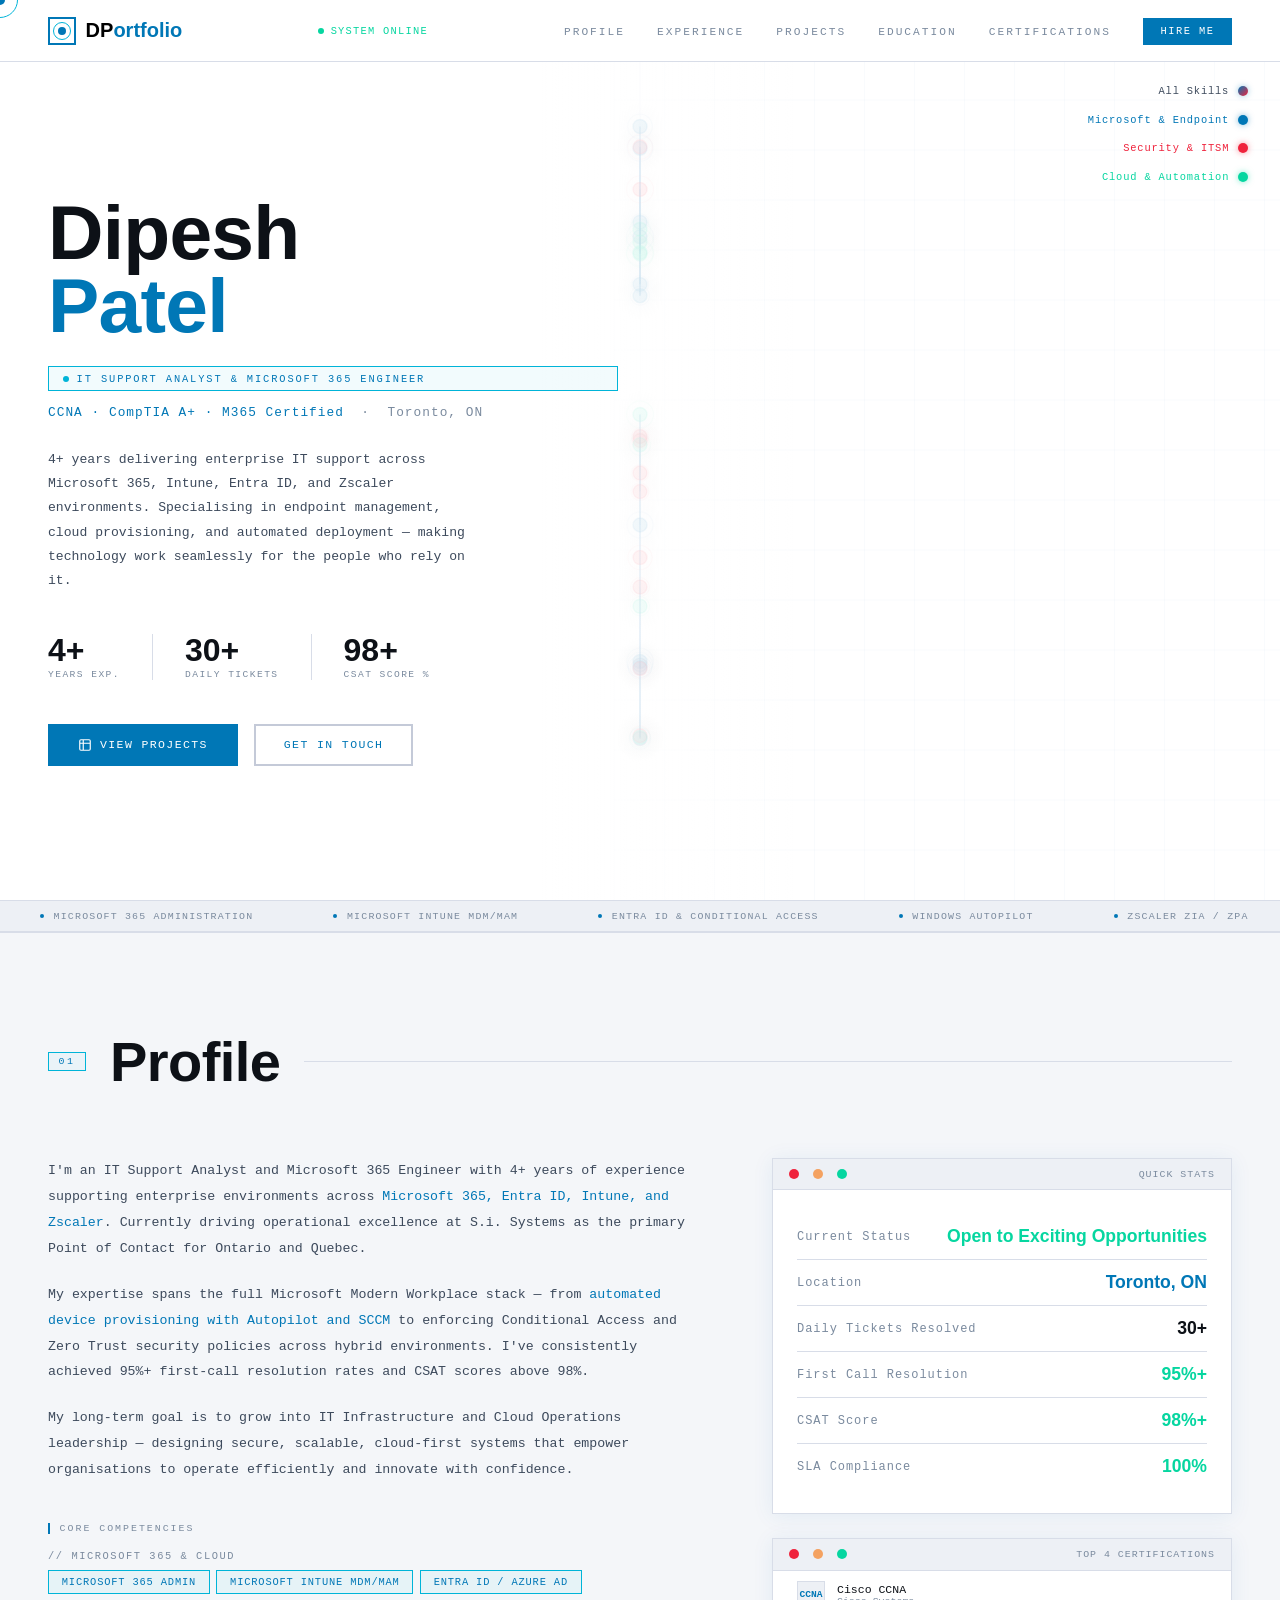
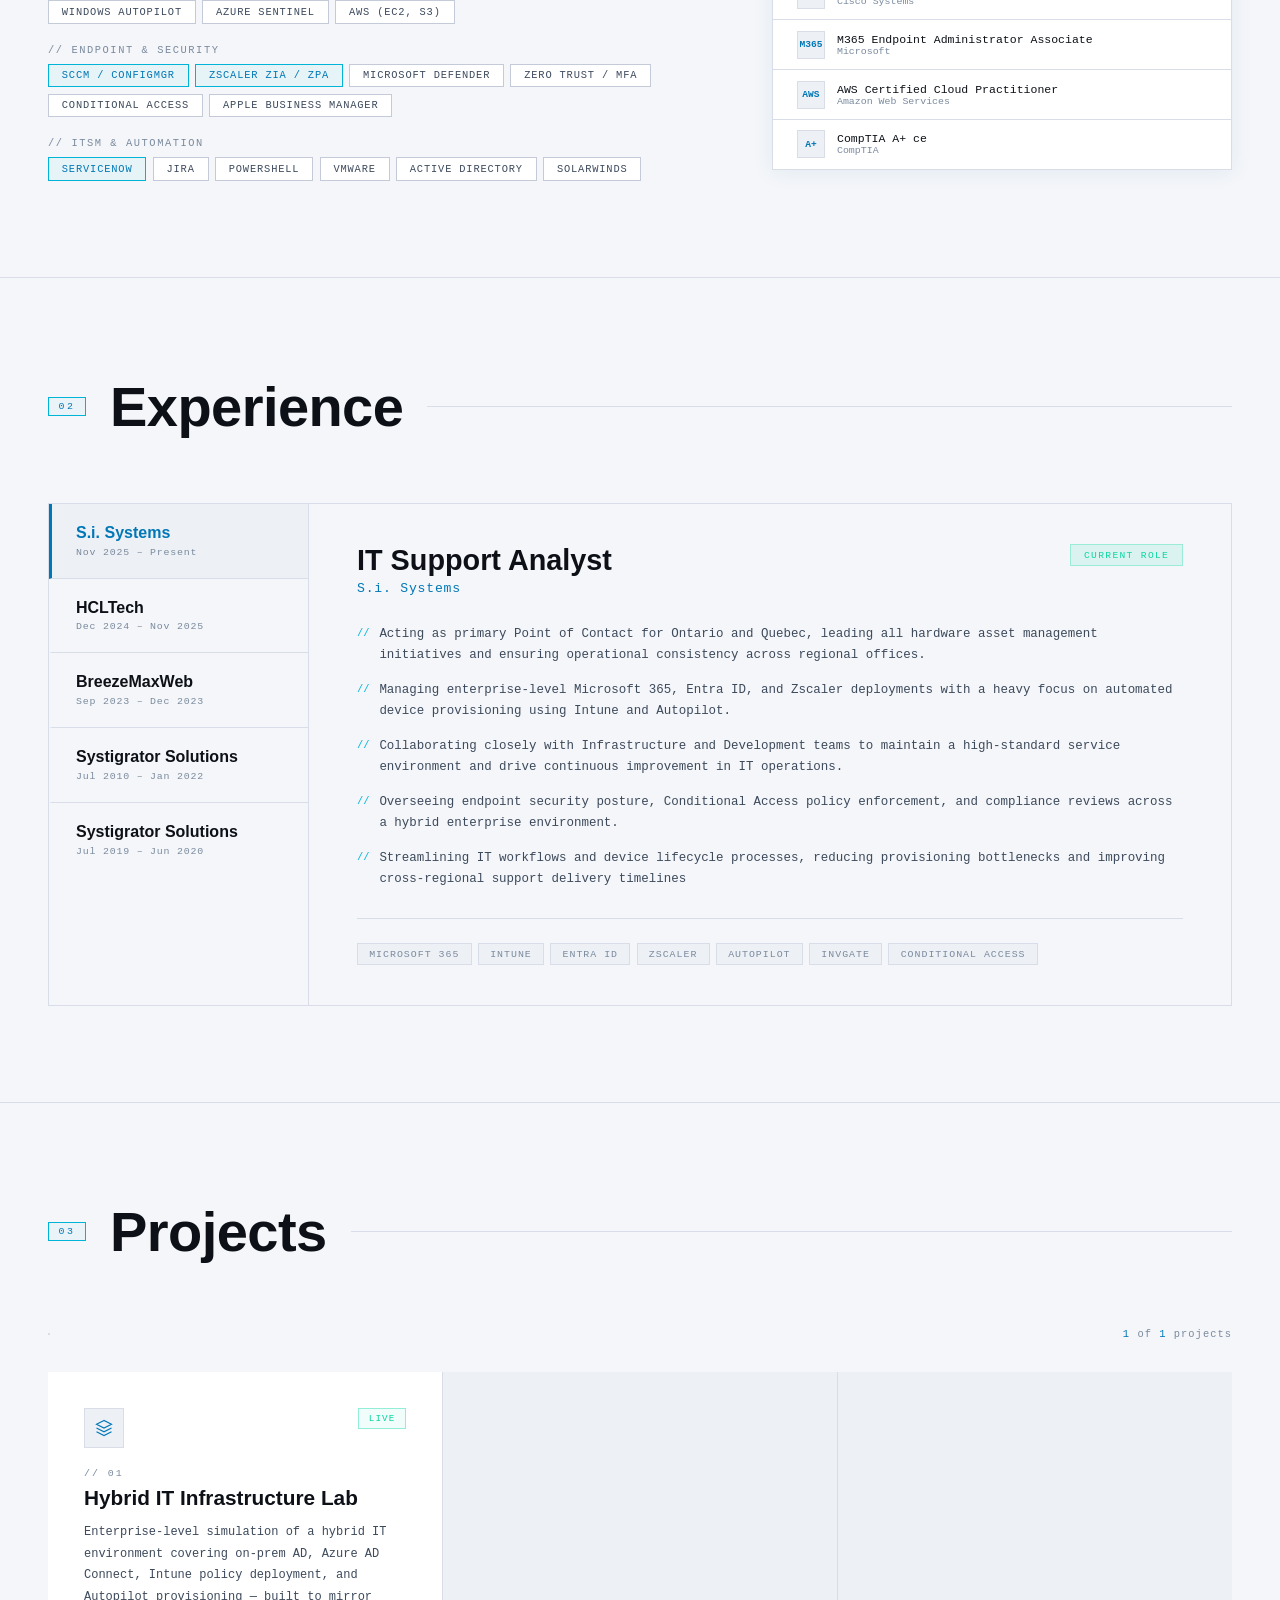
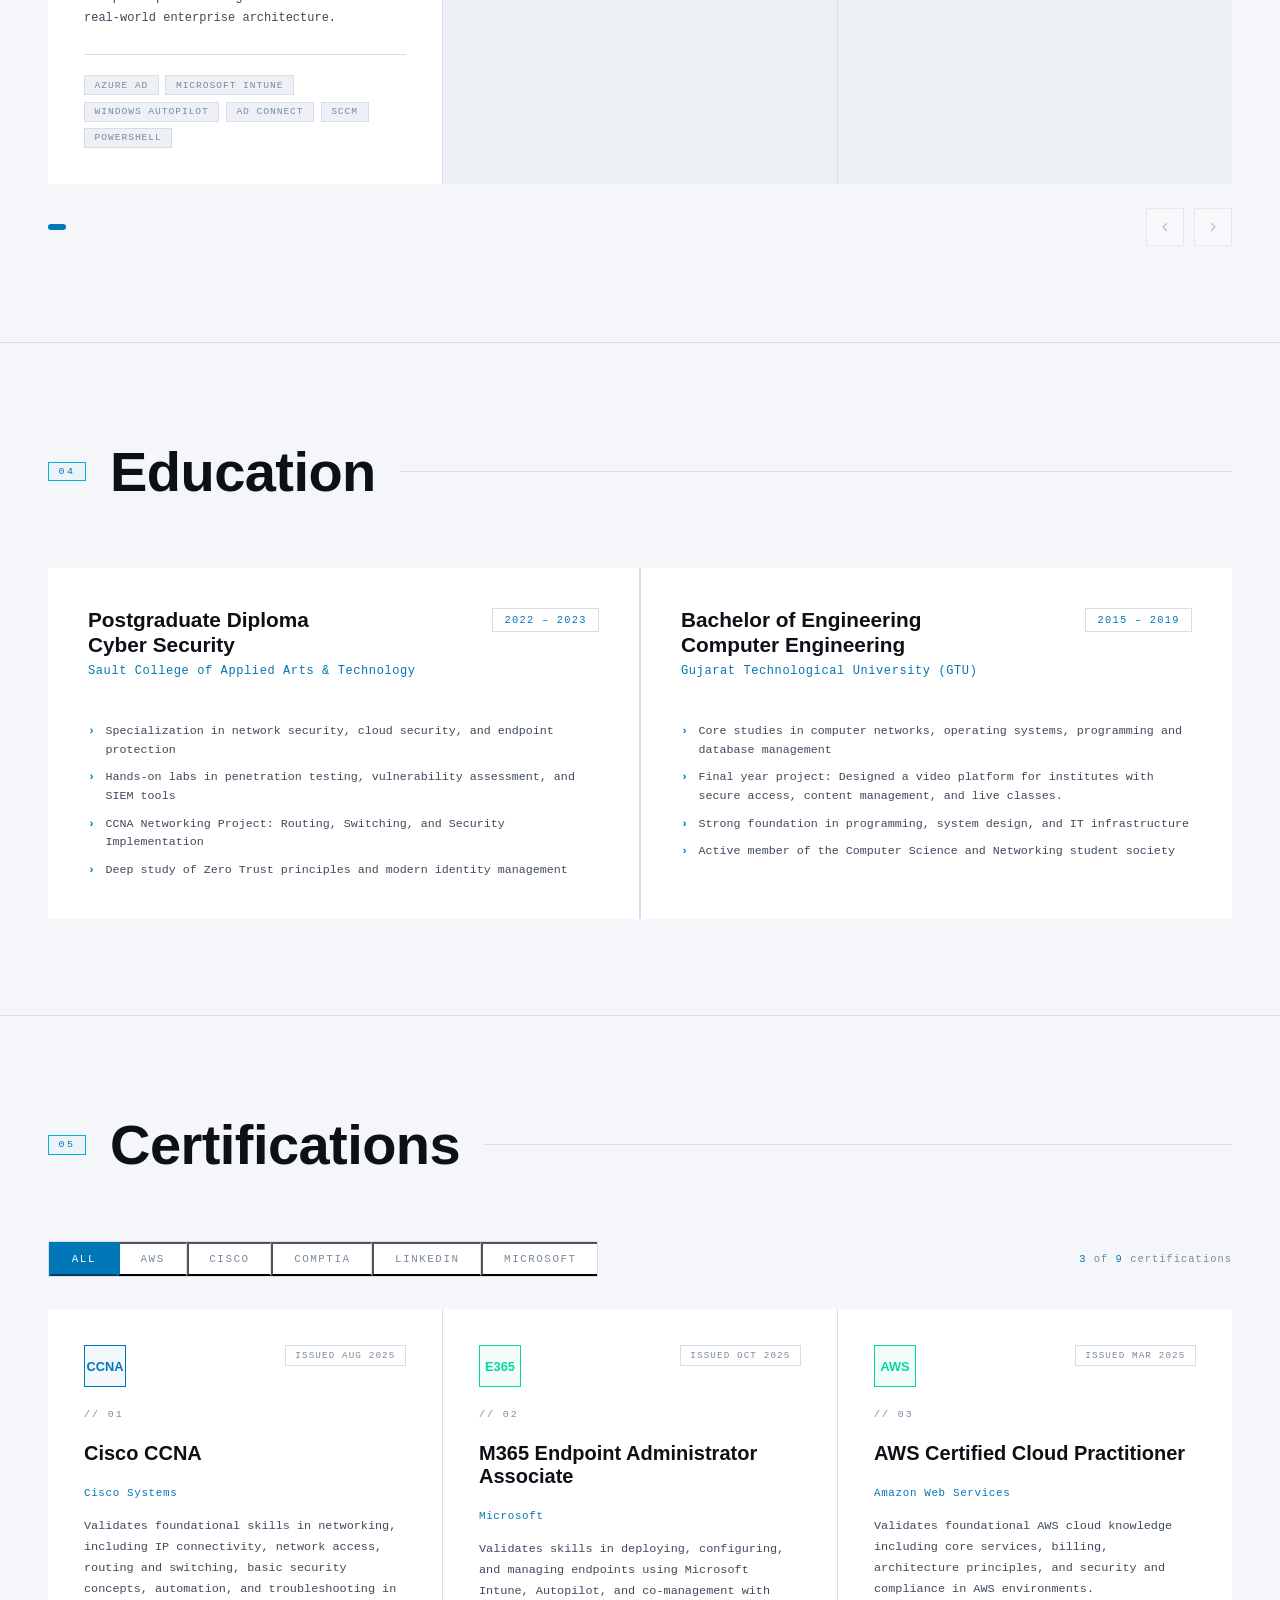
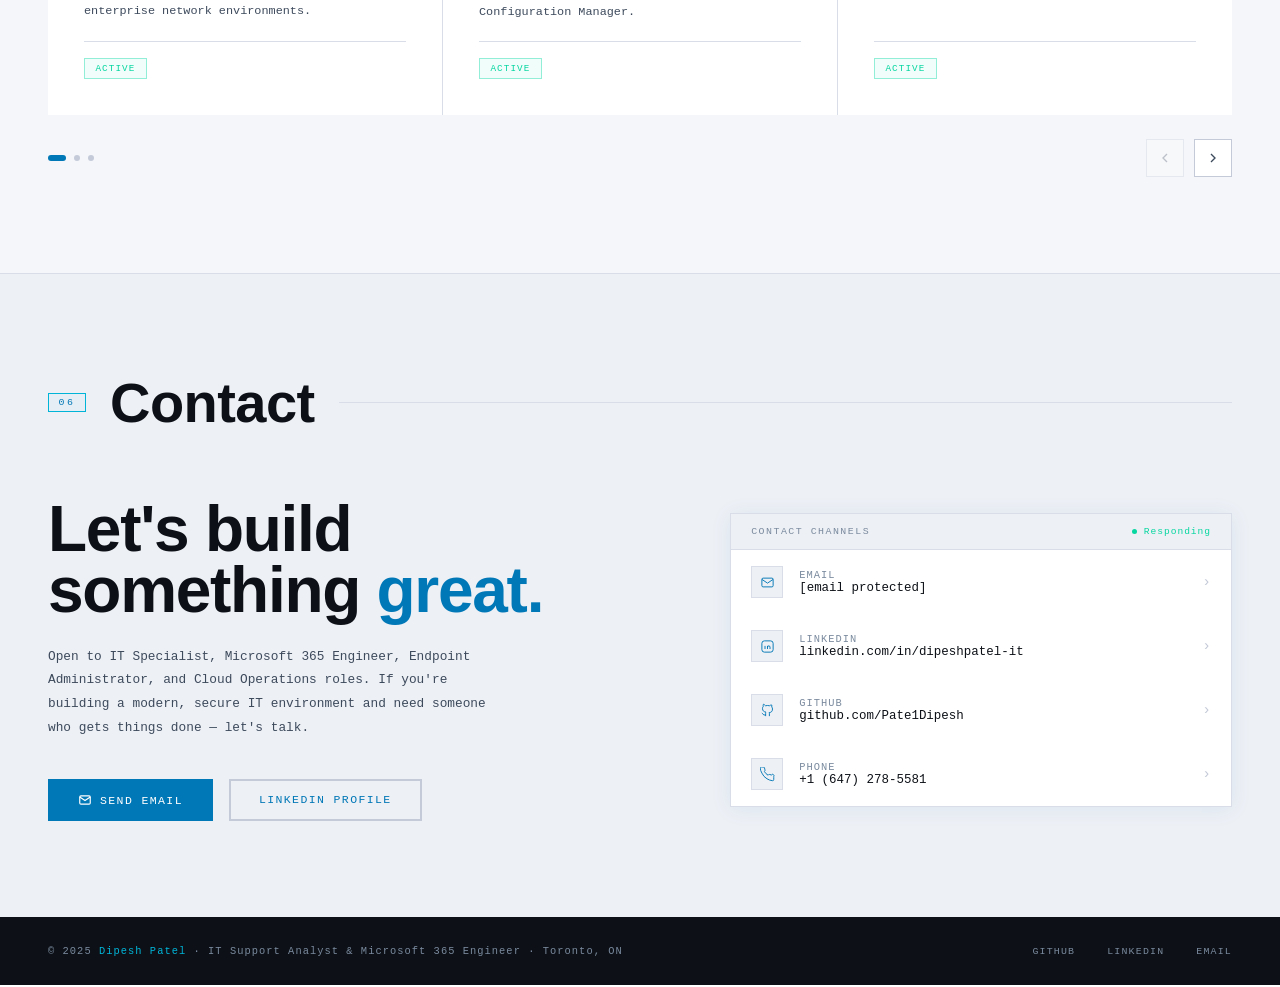
==== commit efd2f74e: "Update index.html" ====
--- a/index.html
+++ b/index.html
@@ -802,11 +802,11 @@
     <!-- Category nav bar -->
     <div class="proj-cat-bar rv">
       <div class="proj-cats">
-        <button class="proj-cat active" data-cat="all">All</button>
+    <!--     <button class="proj-cat active" data-cat="all">All</button>
         <button class="proj-cat" data-cat="microsoft">Microsoft</button>
         <button class="proj-cat" data-cat="infrastructure">Infrastructure</button>
         <button class="proj-cat" data-cat="cybersecurity">Cybersecurity</button>
-        <button class="proj-cat" data-cat="networking">Automation</button>
+        <button class="proj-cat" data-cat="networking">Automation</button> -->
       </div>
       <span class="proj-count" id="projCount"><span>3</span> of <span id="projTotal">6</span> projects</span>
     </div> 
@@ -1518,4 +1518,4 @@
 renderCerts();
 </script>
 </body>
-</html>+</html>
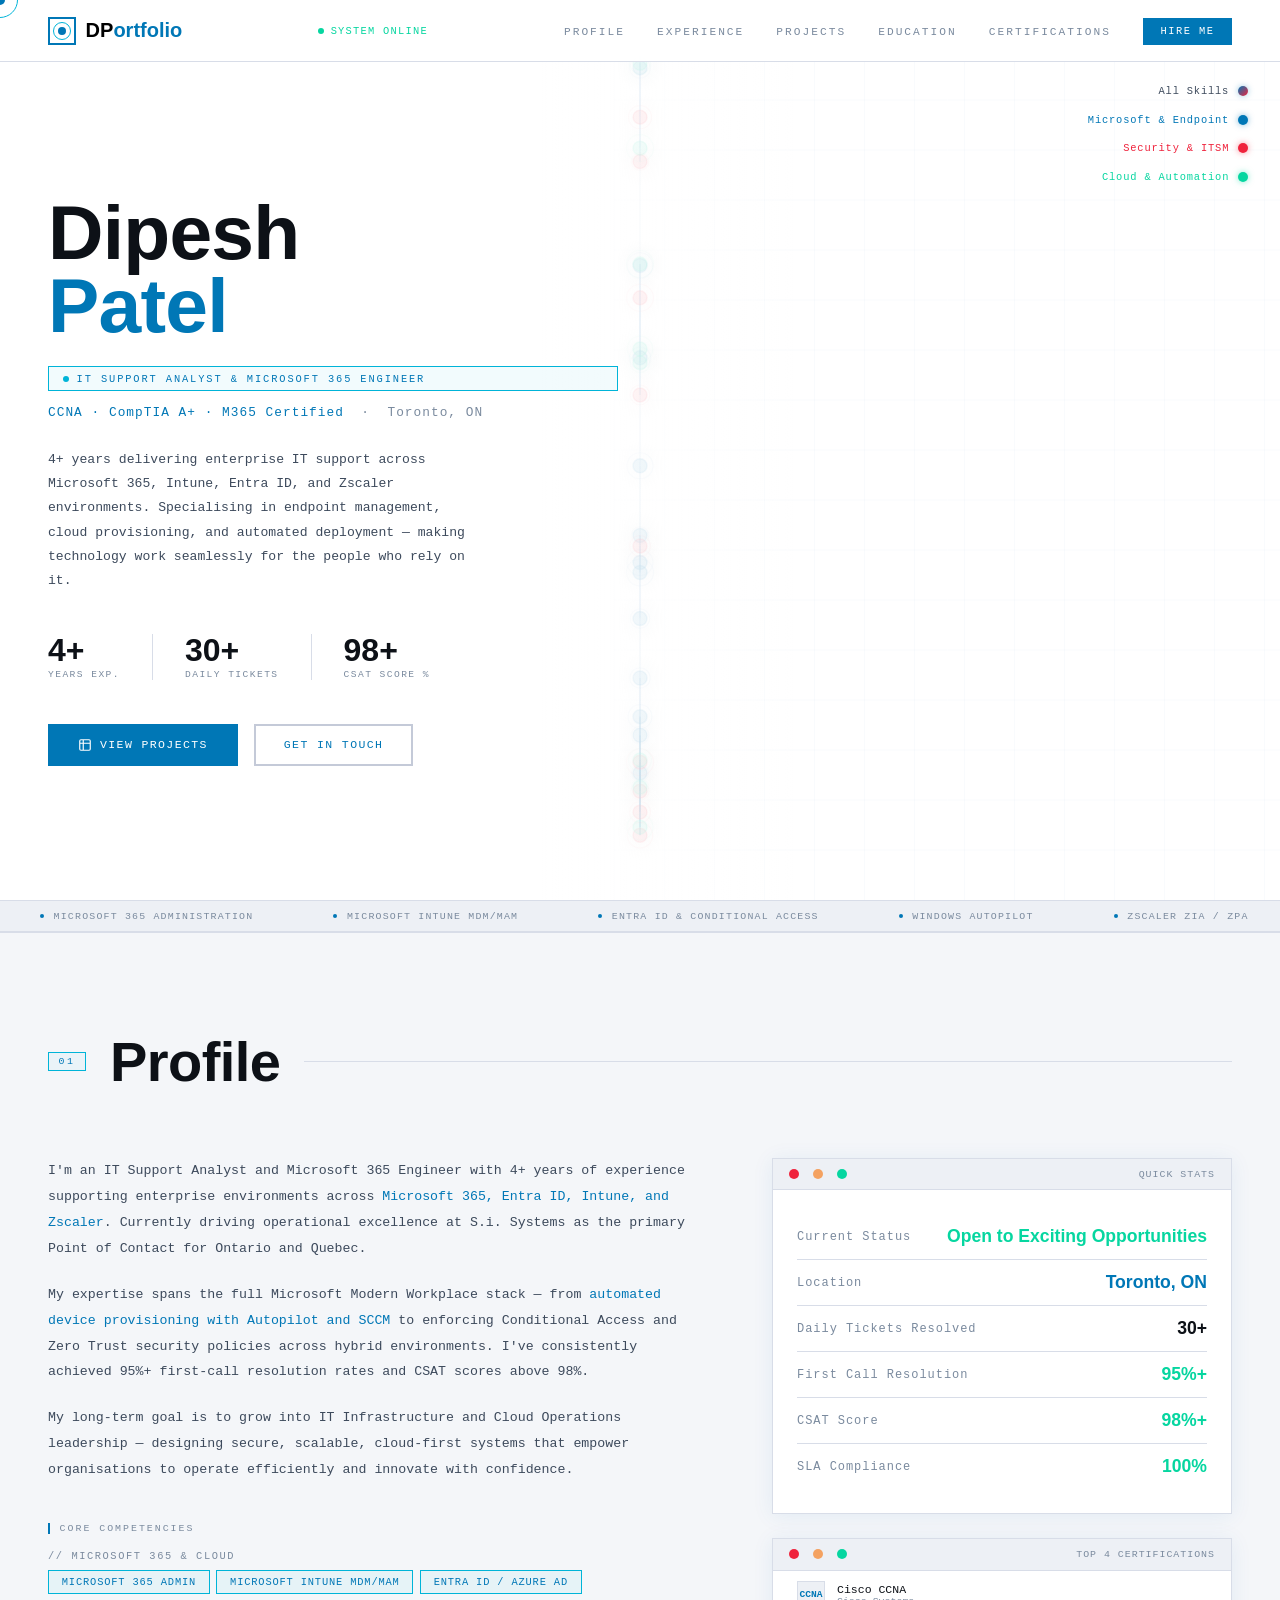
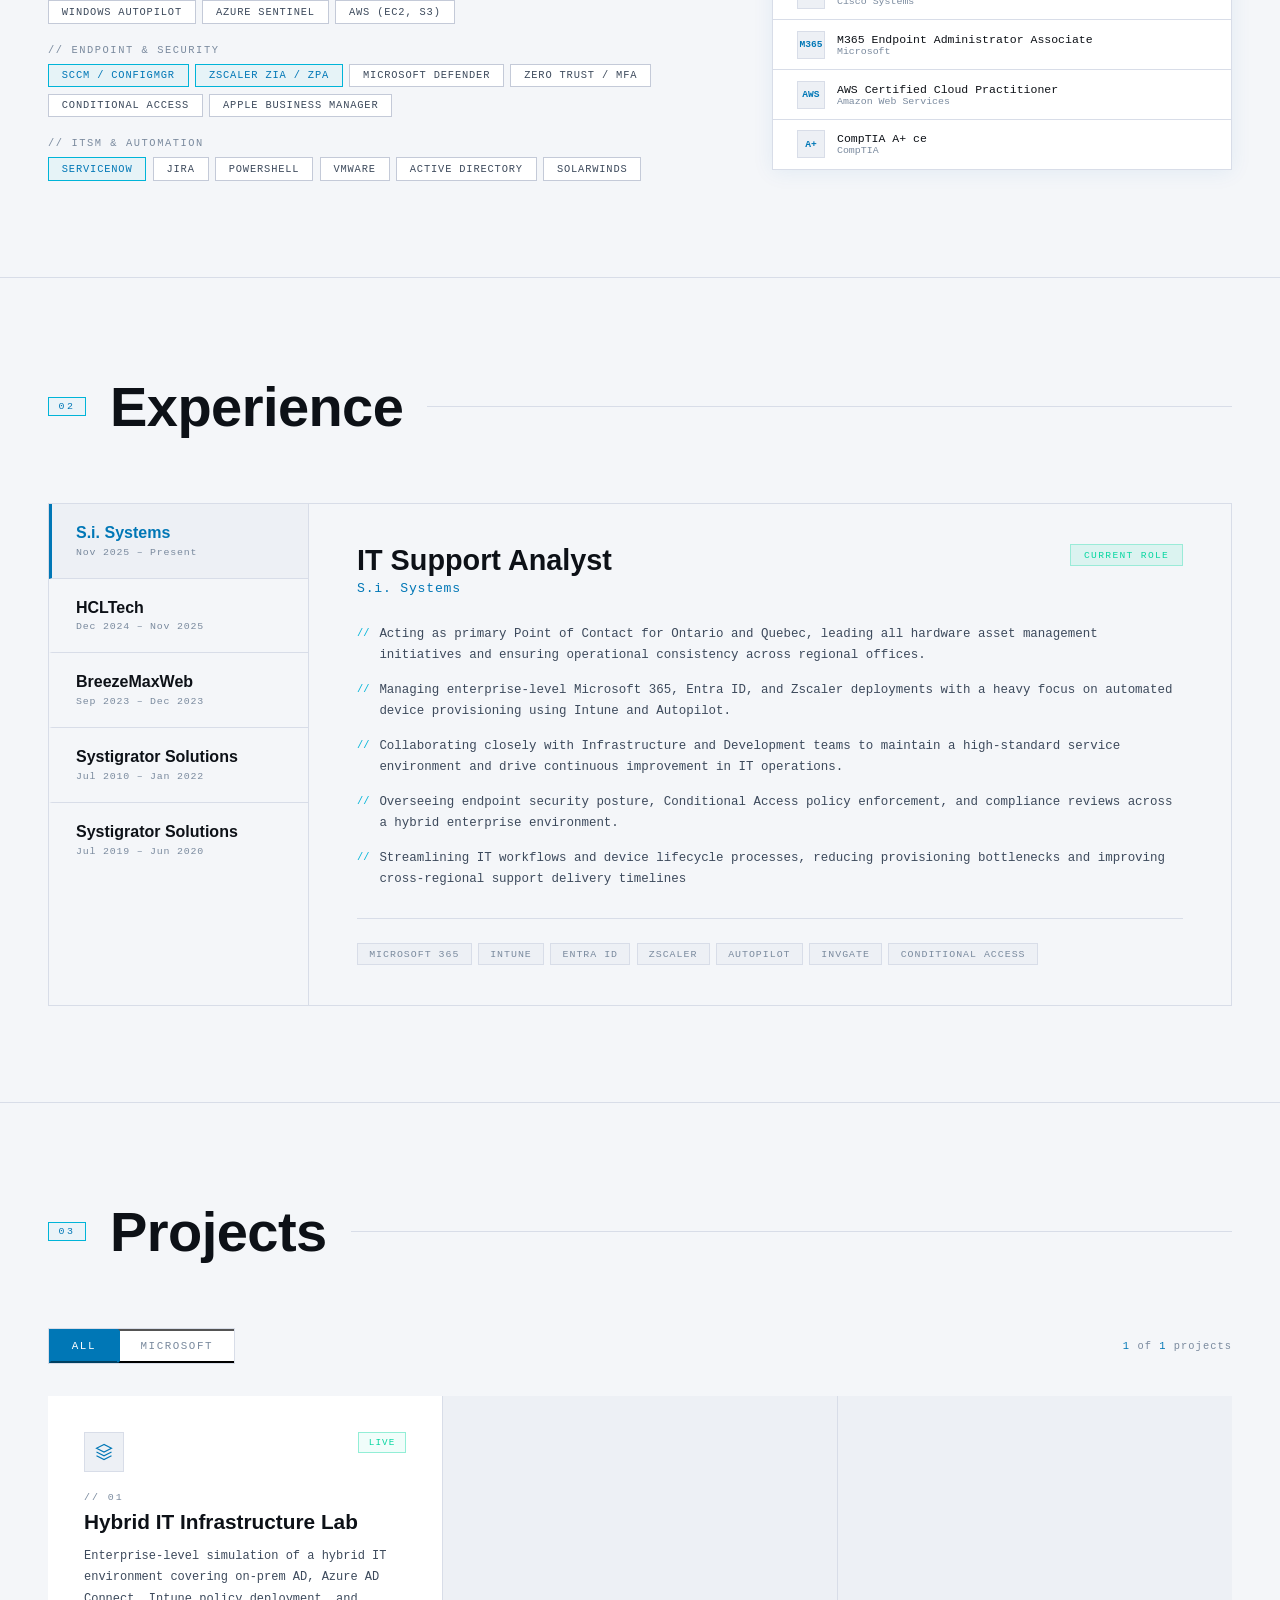
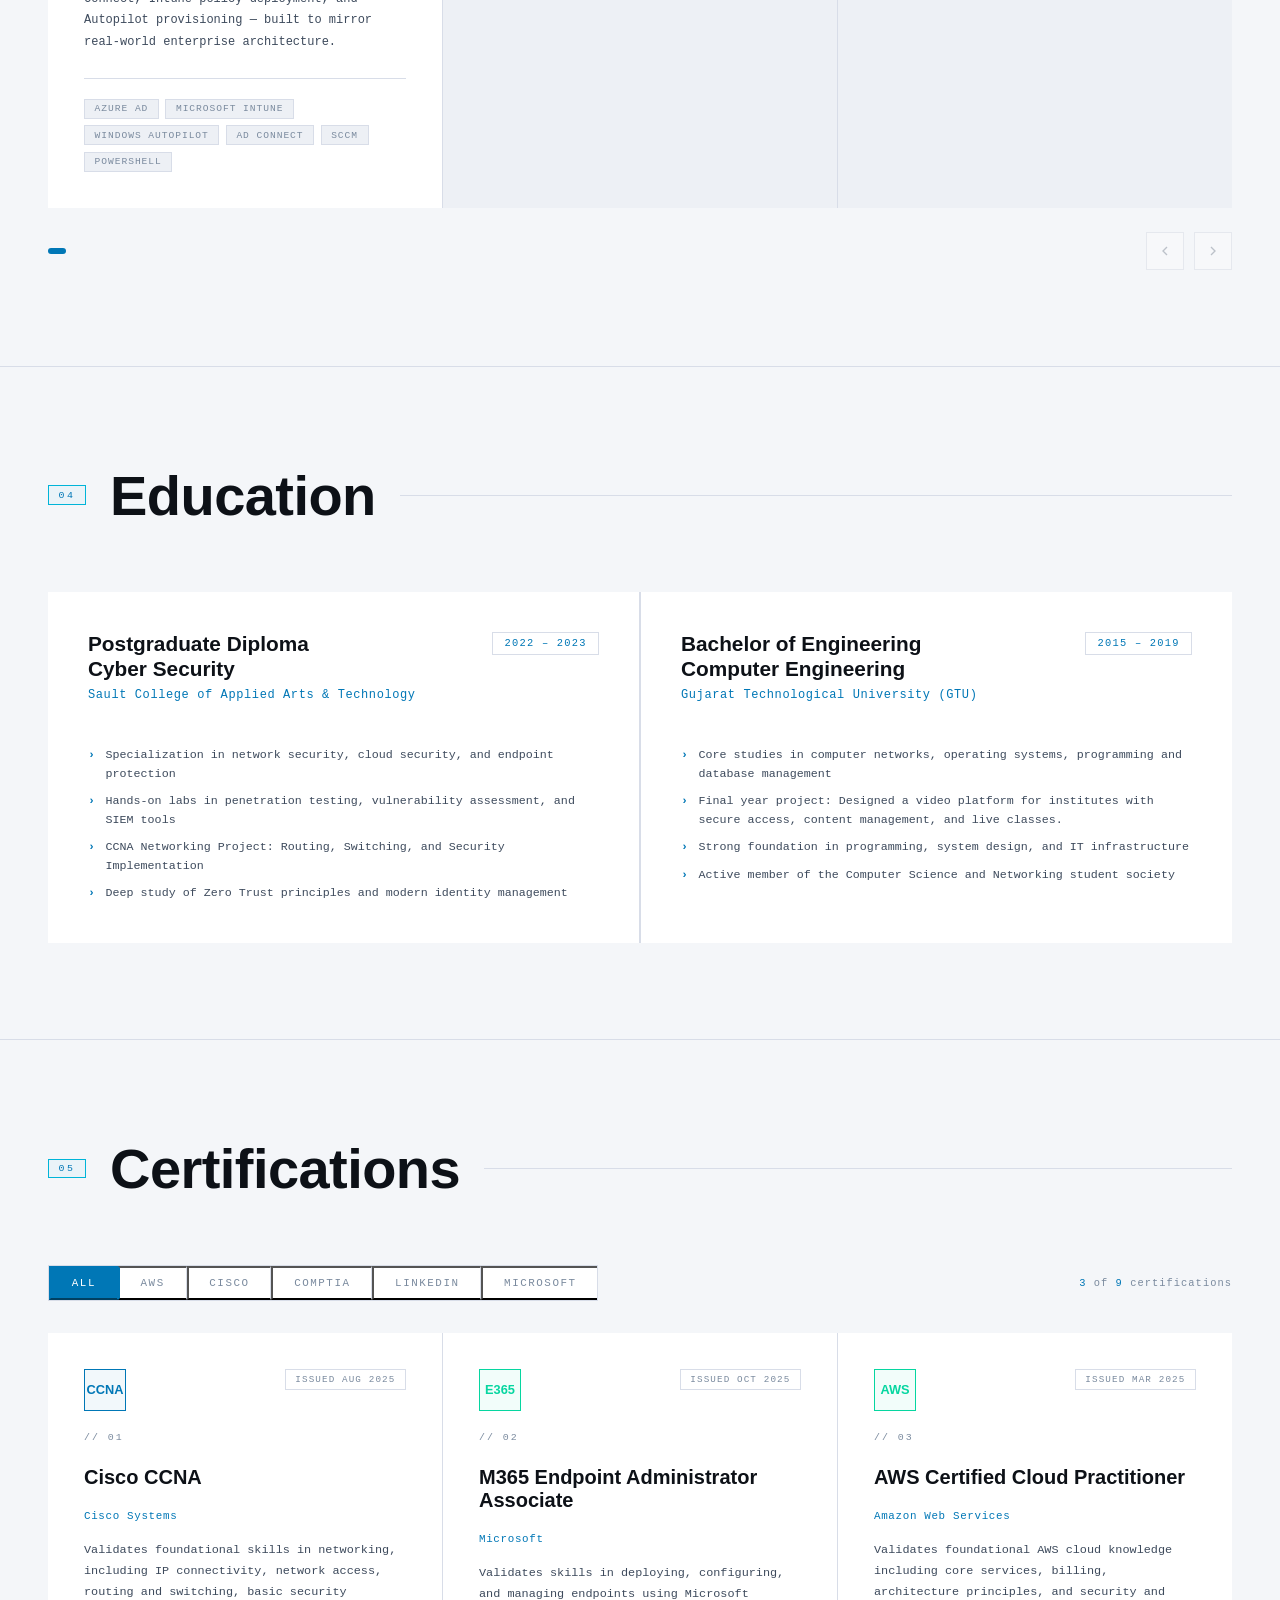
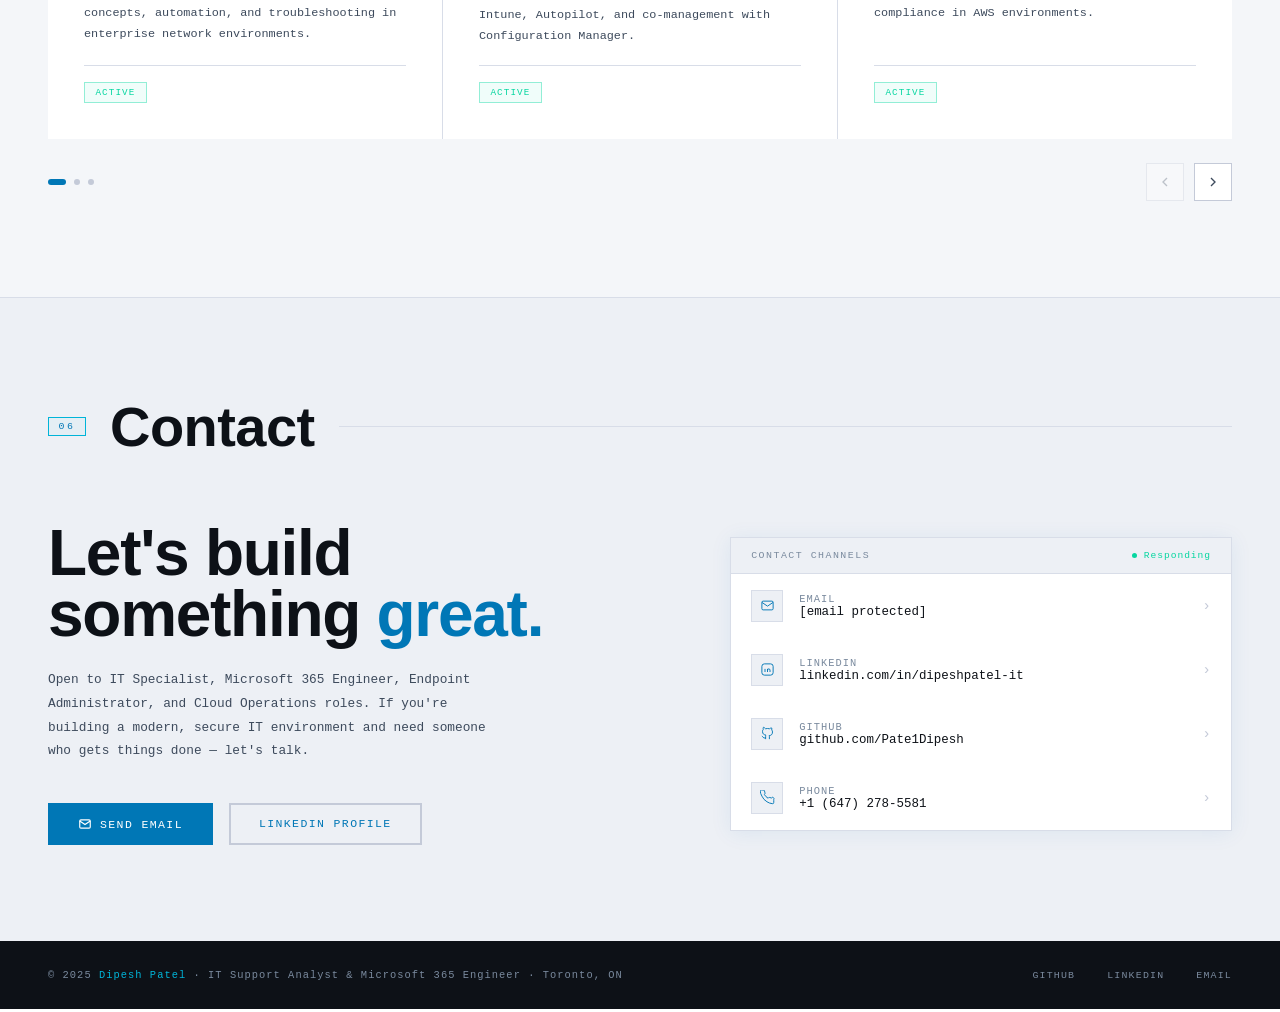
==== commit 852bac88: "Update index.html" ====
--- a/index.html
+++ b/index.html
@@ -802,9 +802,9 @@
     <!-- Category nav bar -->
     <div class="proj-cat-bar rv">
       <div class="proj-cats">
-    <!--     <button class="proj-cat active" data-cat="all">All</button>
+        <button class="proj-cat active" data-cat="all">All</button>
         <button class="proj-cat" data-cat="microsoft">Microsoft</button>
-        <button class="proj-cat" data-cat="infrastructure">Infrastructure</button>
+     <!--   <button class="proj-cat" data-cat="infrastructure">Infrastructure</button>
         <button class="proj-cat" data-cat="cybersecurity">Cybersecurity</button>
         <button class="proj-cat" data-cat="networking">Automation</button> -->
       </div>
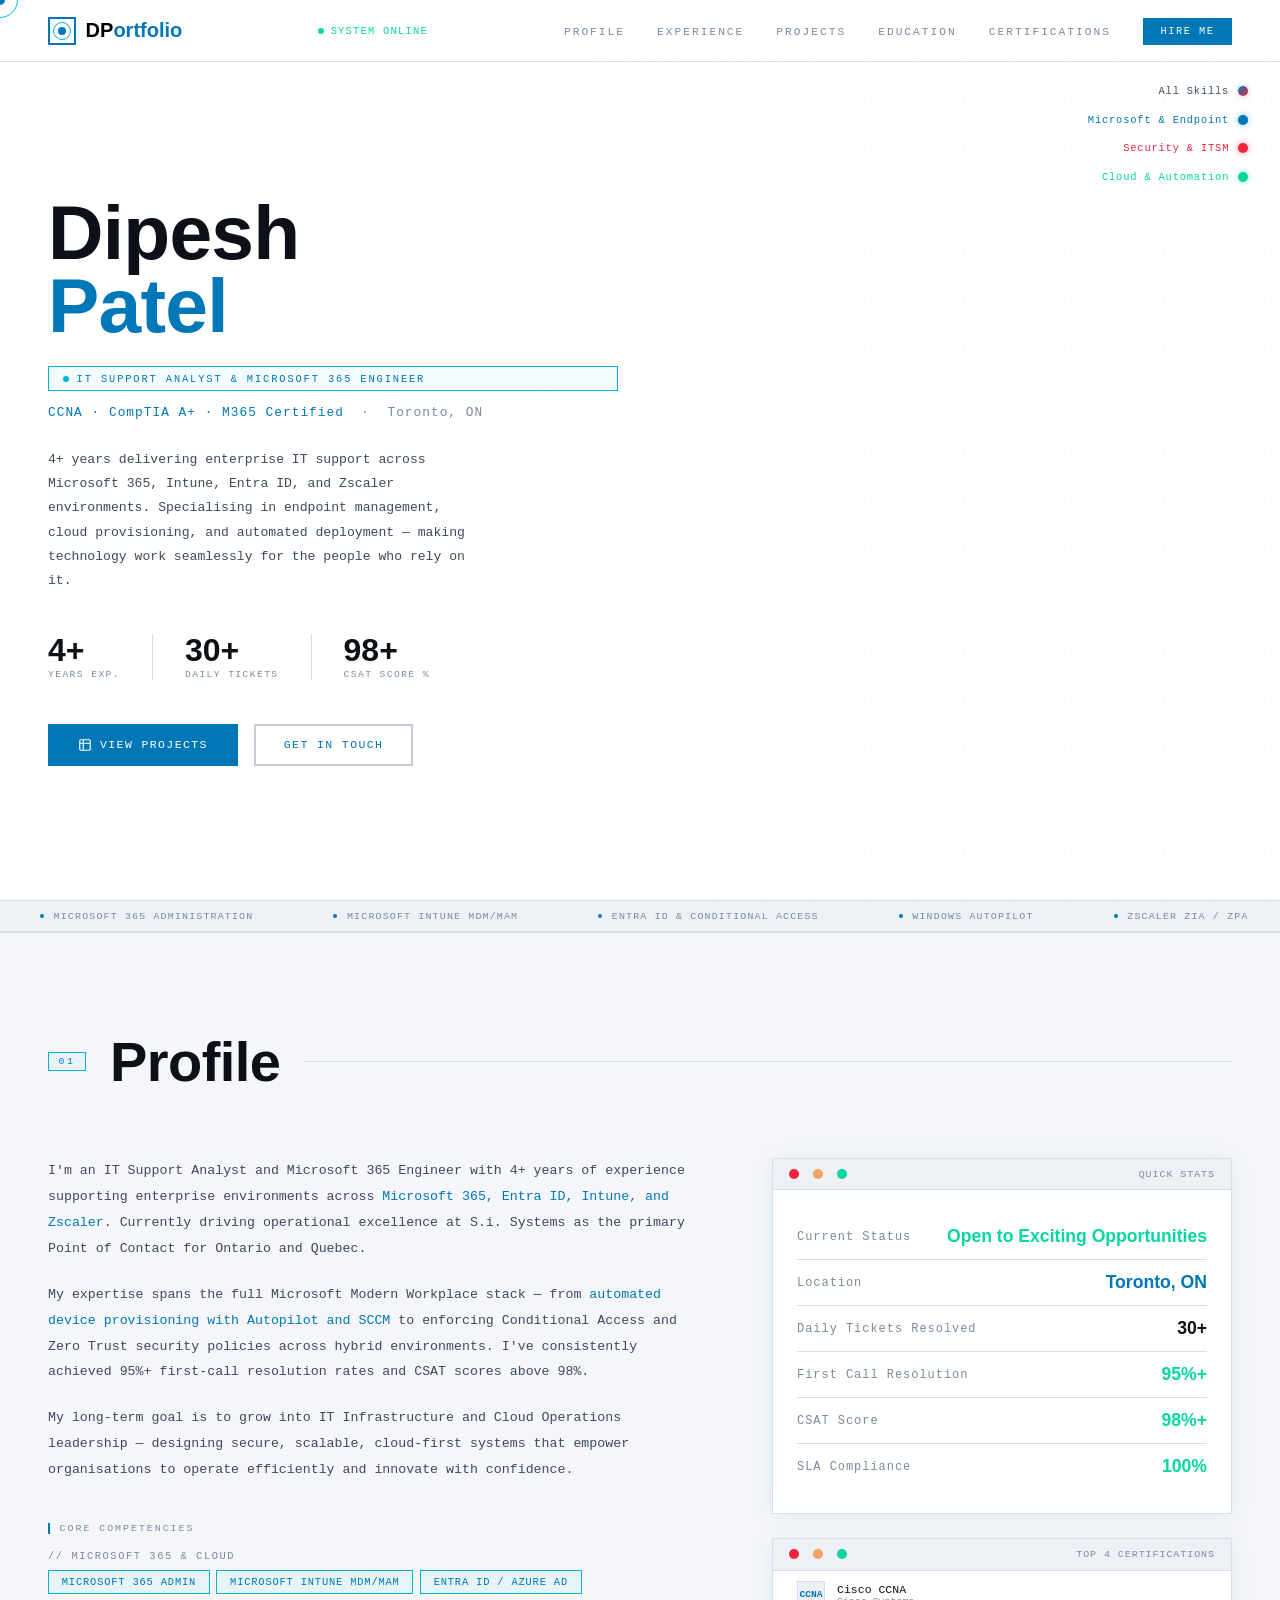
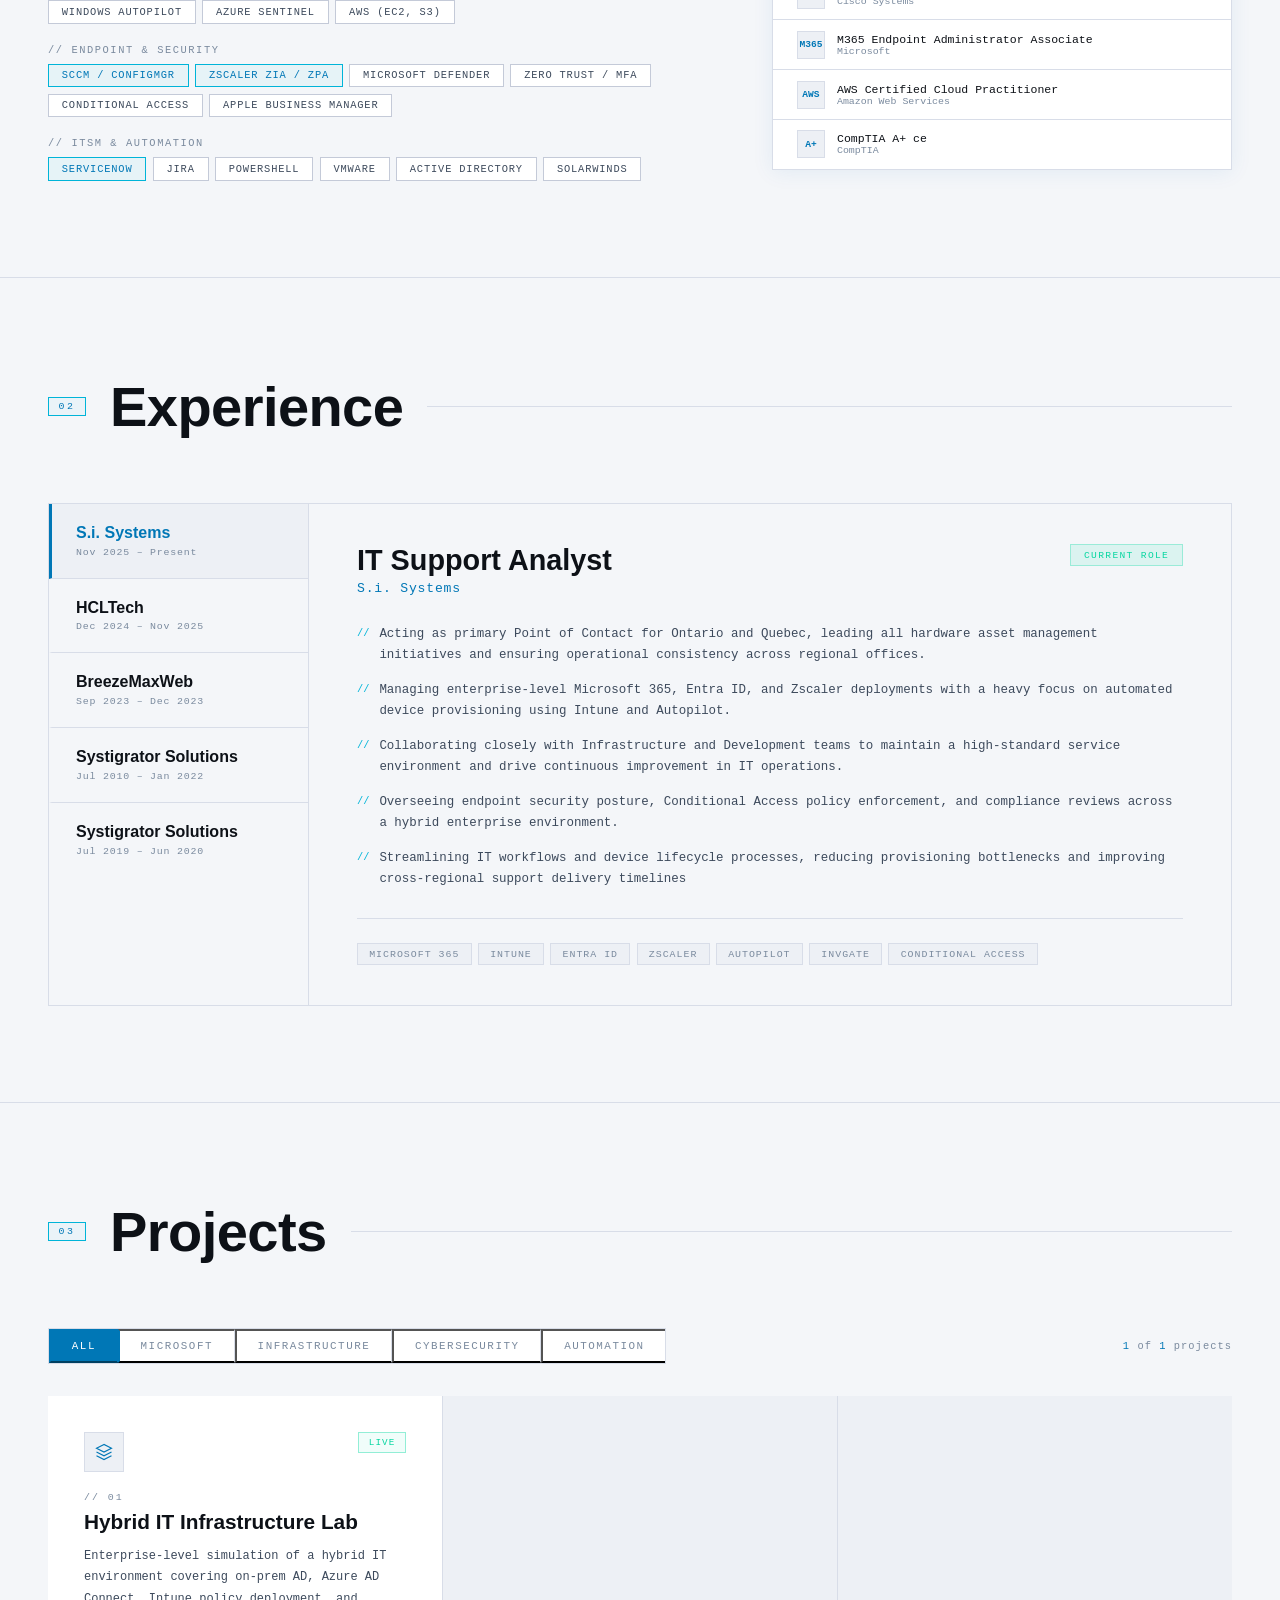
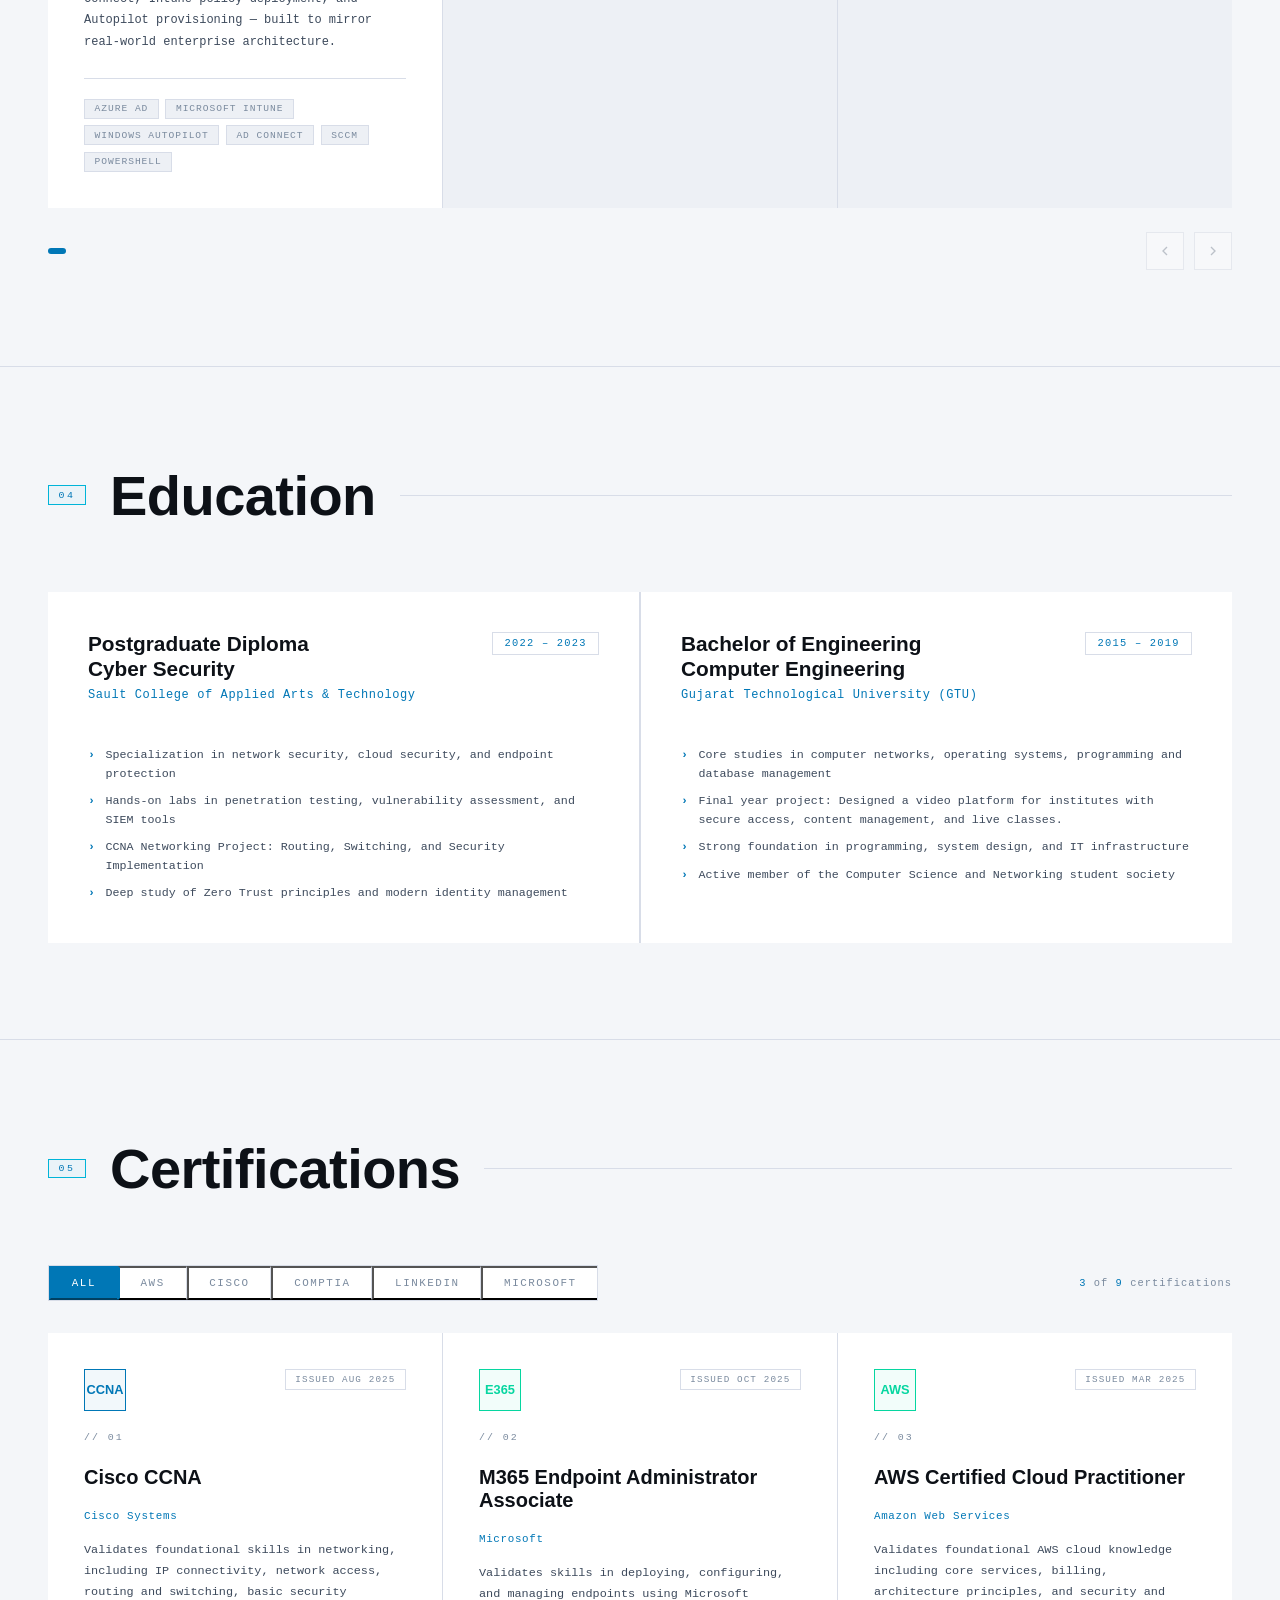
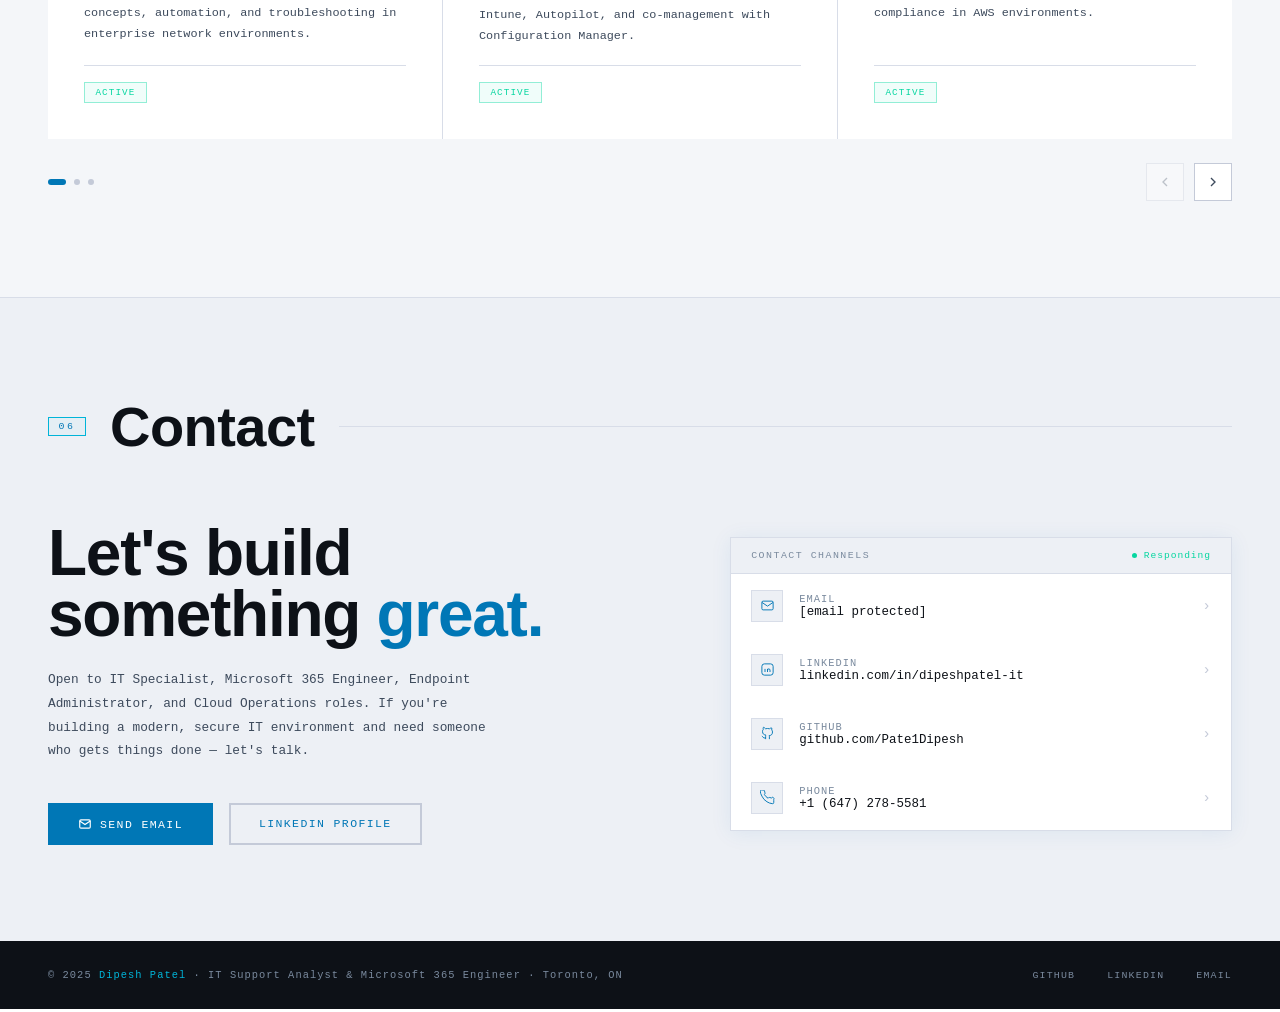
==== commit 1d6d1d97: "Update index.html" ====
--- a/index.html
+++ b/index.html
@@ -804,9 +804,9 @@
       <div class="proj-cats">
         <button class="proj-cat active" data-cat="all">All</button>
         <button class="proj-cat" data-cat="microsoft">Microsoft</button>
-     <!--   <button class="proj-cat" data-cat="infrastructure">Infrastructure</button>
+        <button class="proj-cat" data-cat="infrastructure">Infrastructure</button>
         <button class="proj-cat" data-cat="cybersecurity">Cybersecurity</button>
-        <button class="proj-cat" data-cat="networking">Automation</button> -->
+        <button class="proj-cat" data-cat="networking">Automation</button>
       </div>
       <span class="proj-count" id="projCount"><span>3</span> of <span id="projTotal">6</span> projects</span>
     </div> 
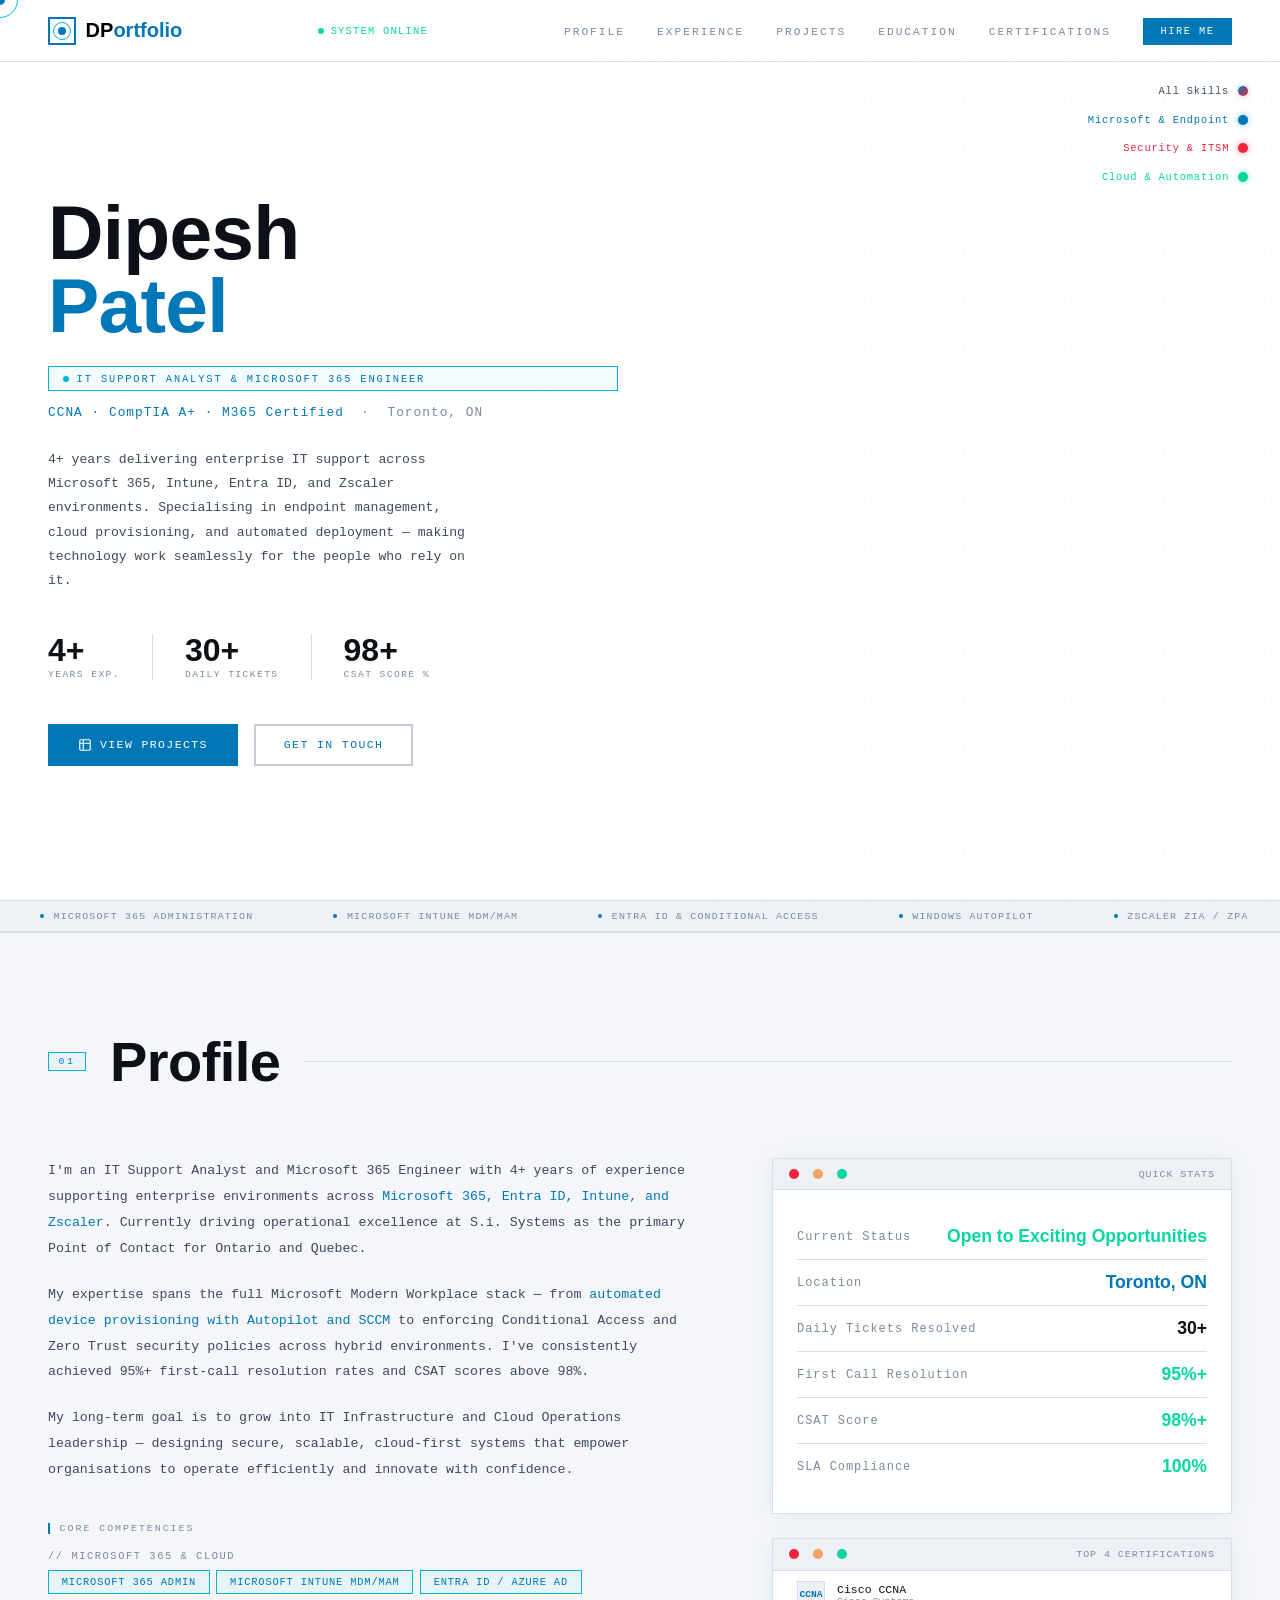
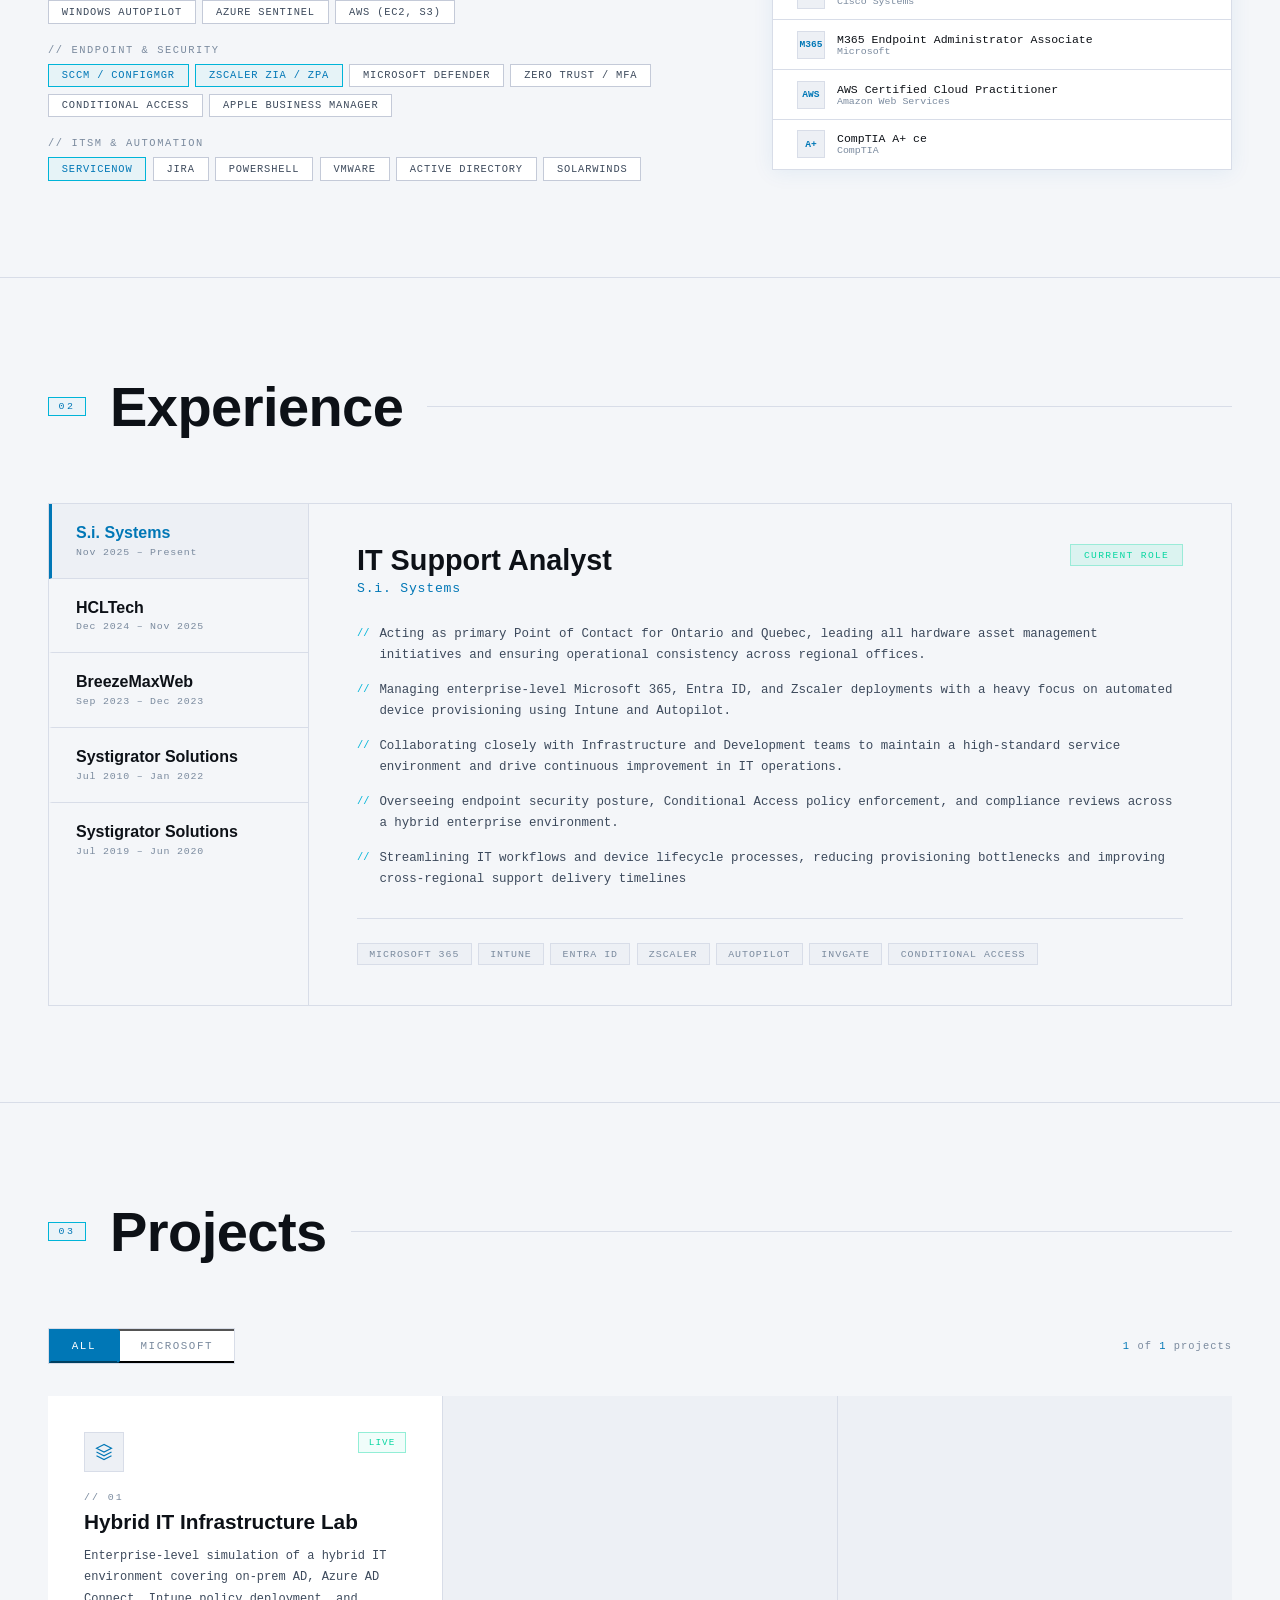
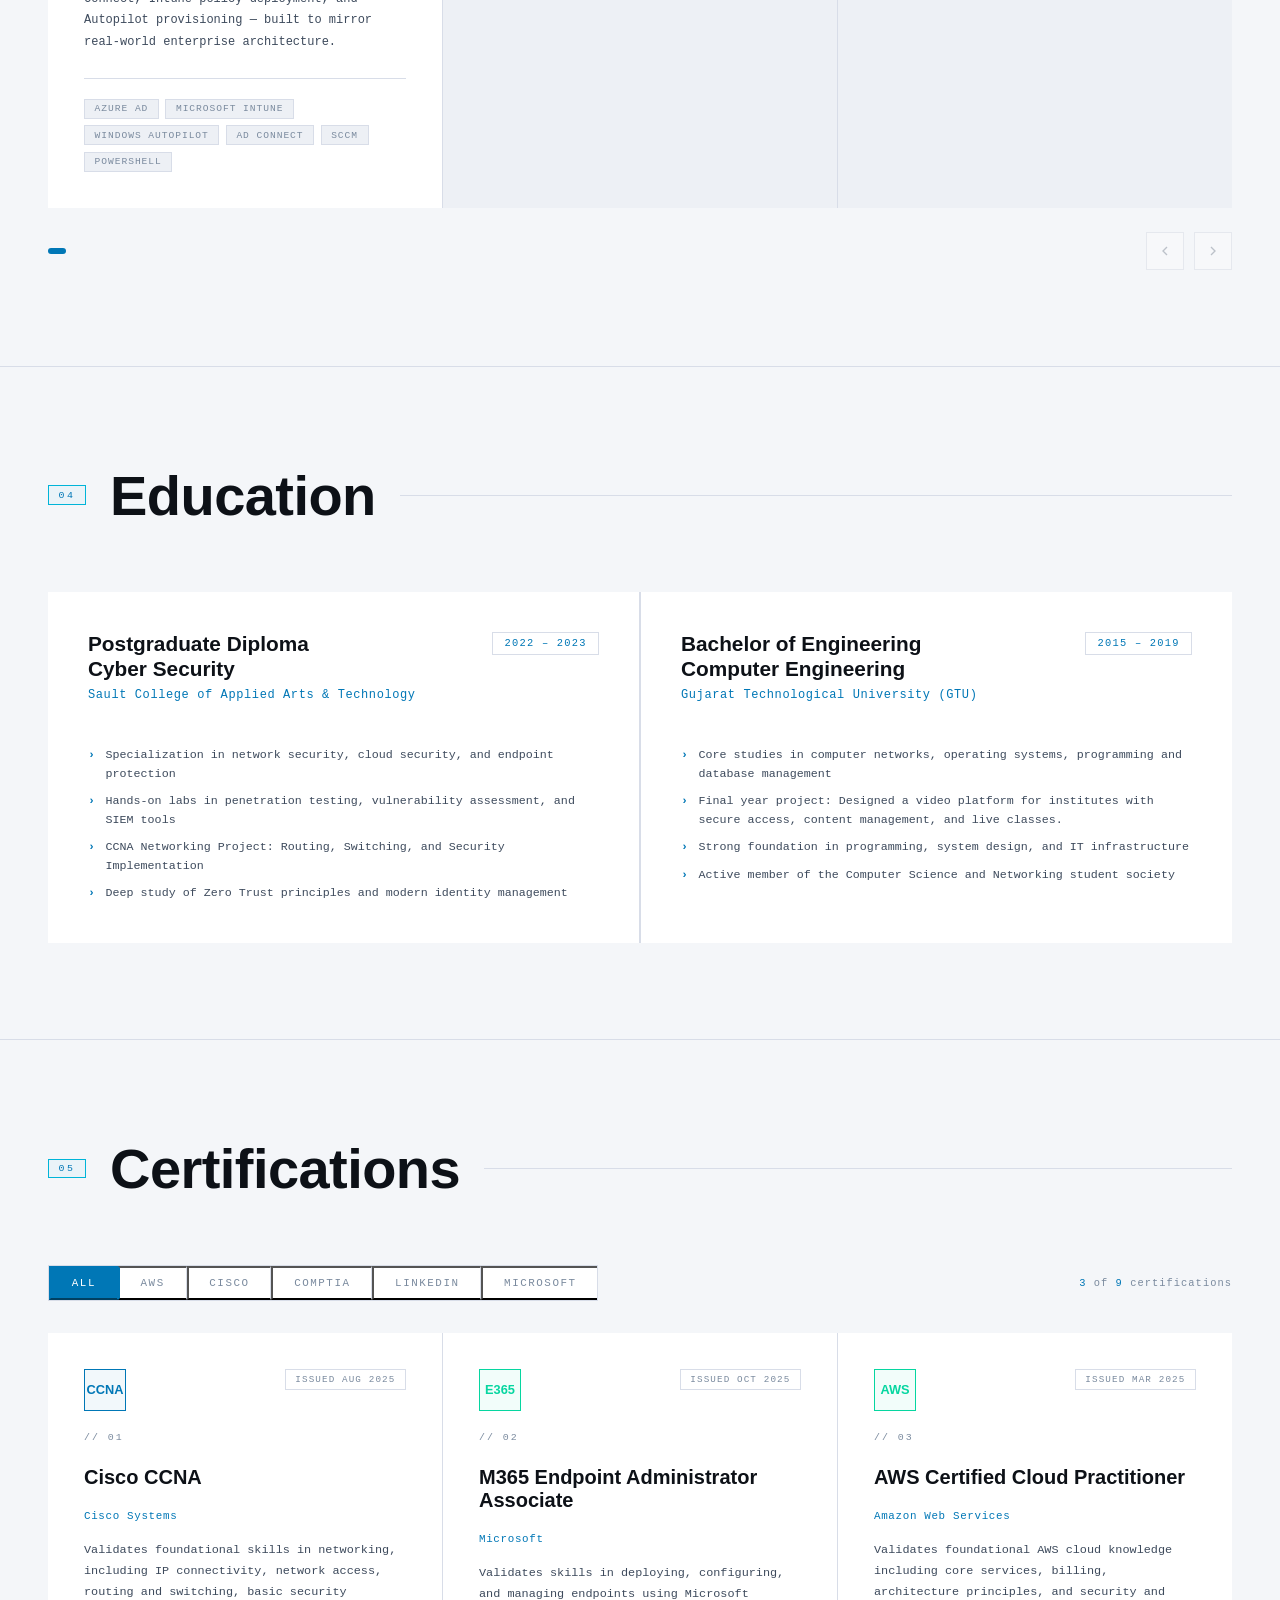
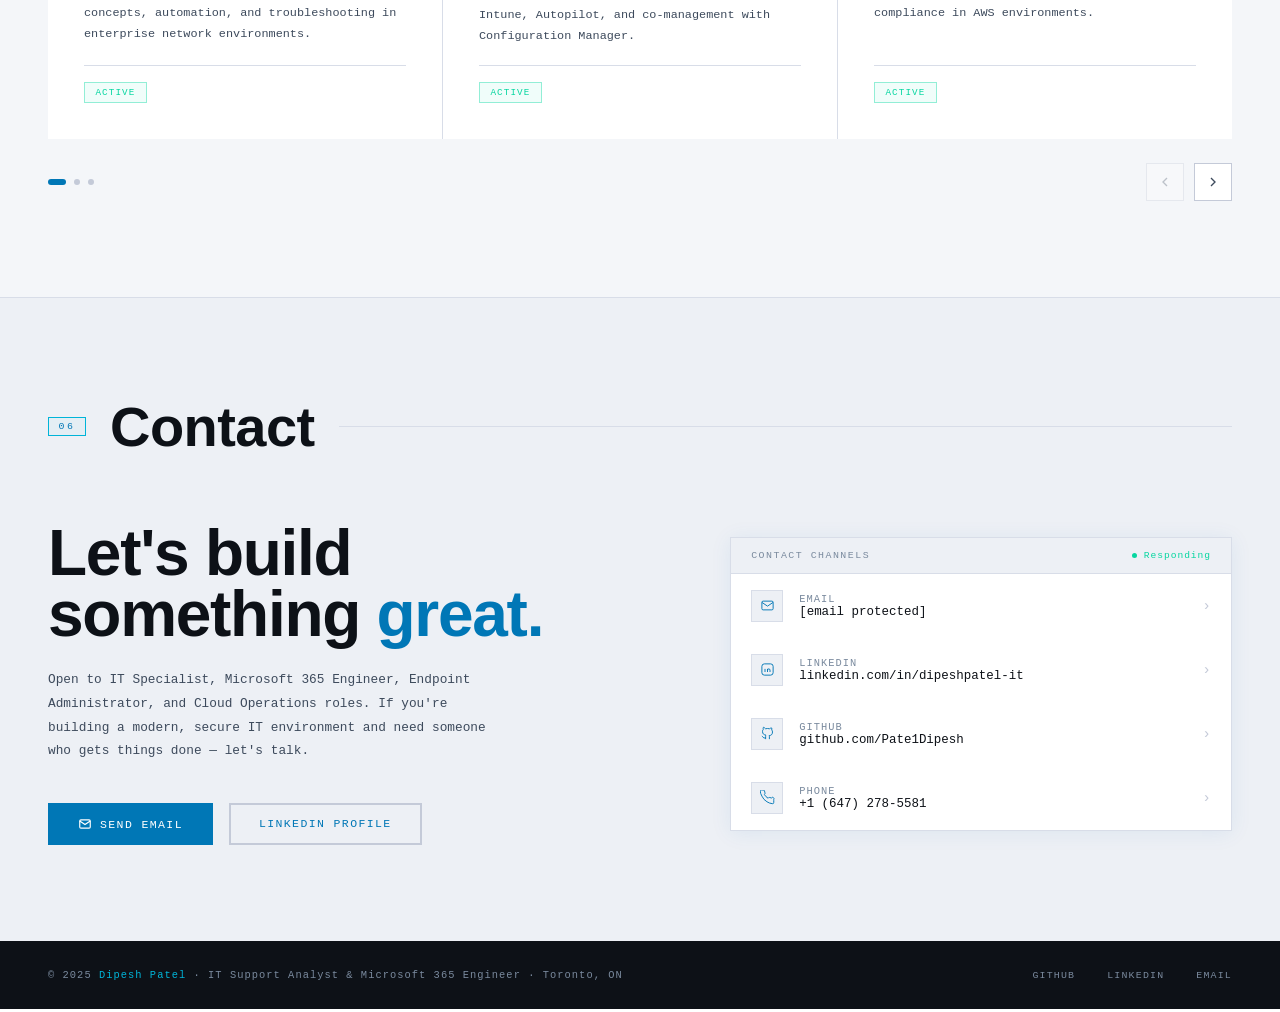
==== commit 94c1bd8f: "Update index.html" ====
--- a/index.html
+++ b/index.html
@@ -804,9 +804,9 @@
       <div class="proj-cats">
         <button class="proj-cat active" data-cat="all">All</button>
         <button class="proj-cat" data-cat="microsoft">Microsoft</button>
-        <button class="proj-cat" data-cat="infrastructure">Infrastructure</button>
+      <!--  <button class="proj-cat" data-cat="infrastructure">Infrastructure</button>
         <button class="proj-cat" data-cat="cybersecurity">Cybersecurity</button>
-        <button class="proj-cat" data-cat="networking">Automation</button>
+        <button class="proj-cat" data-cat="networking">Automation</button>-->
       </div>
       <span class="proj-count" id="projCount"><span>3</span> of <span id="projTotal">6</span> projects</span>
     </div> 
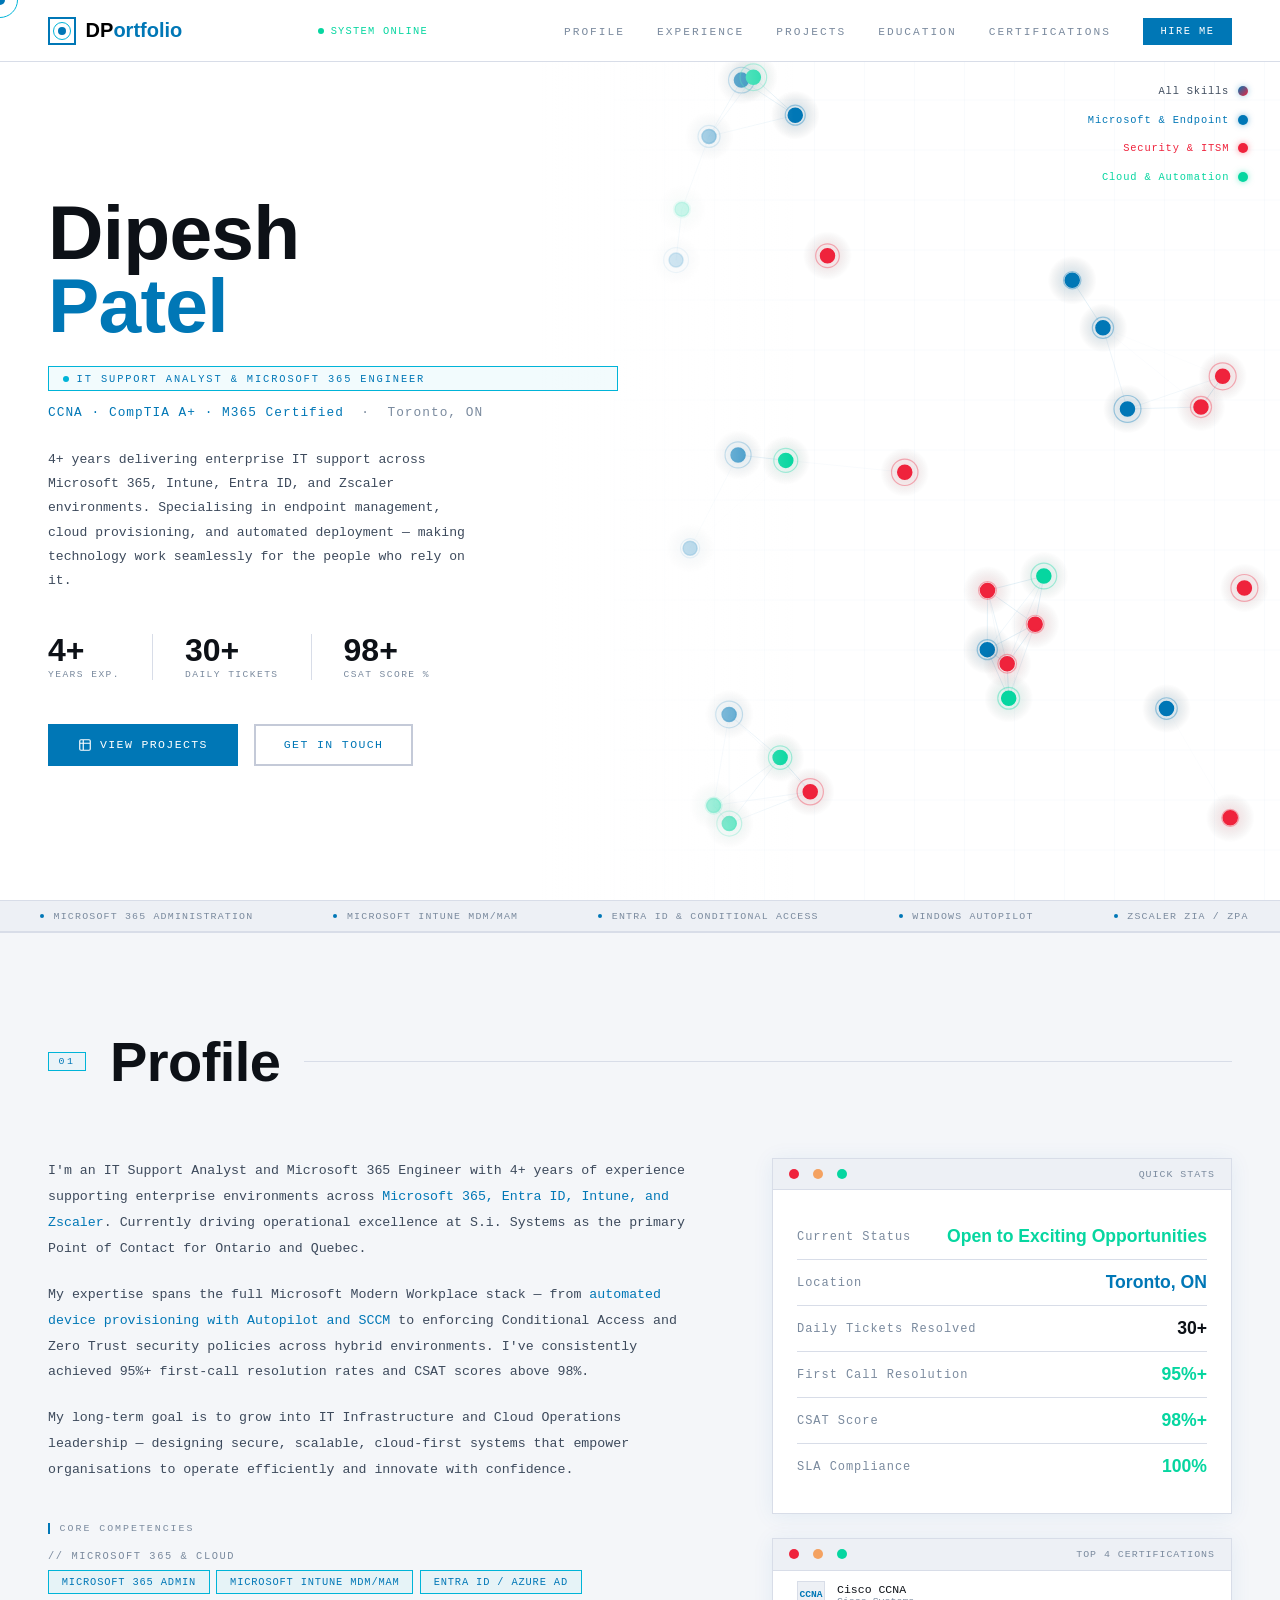
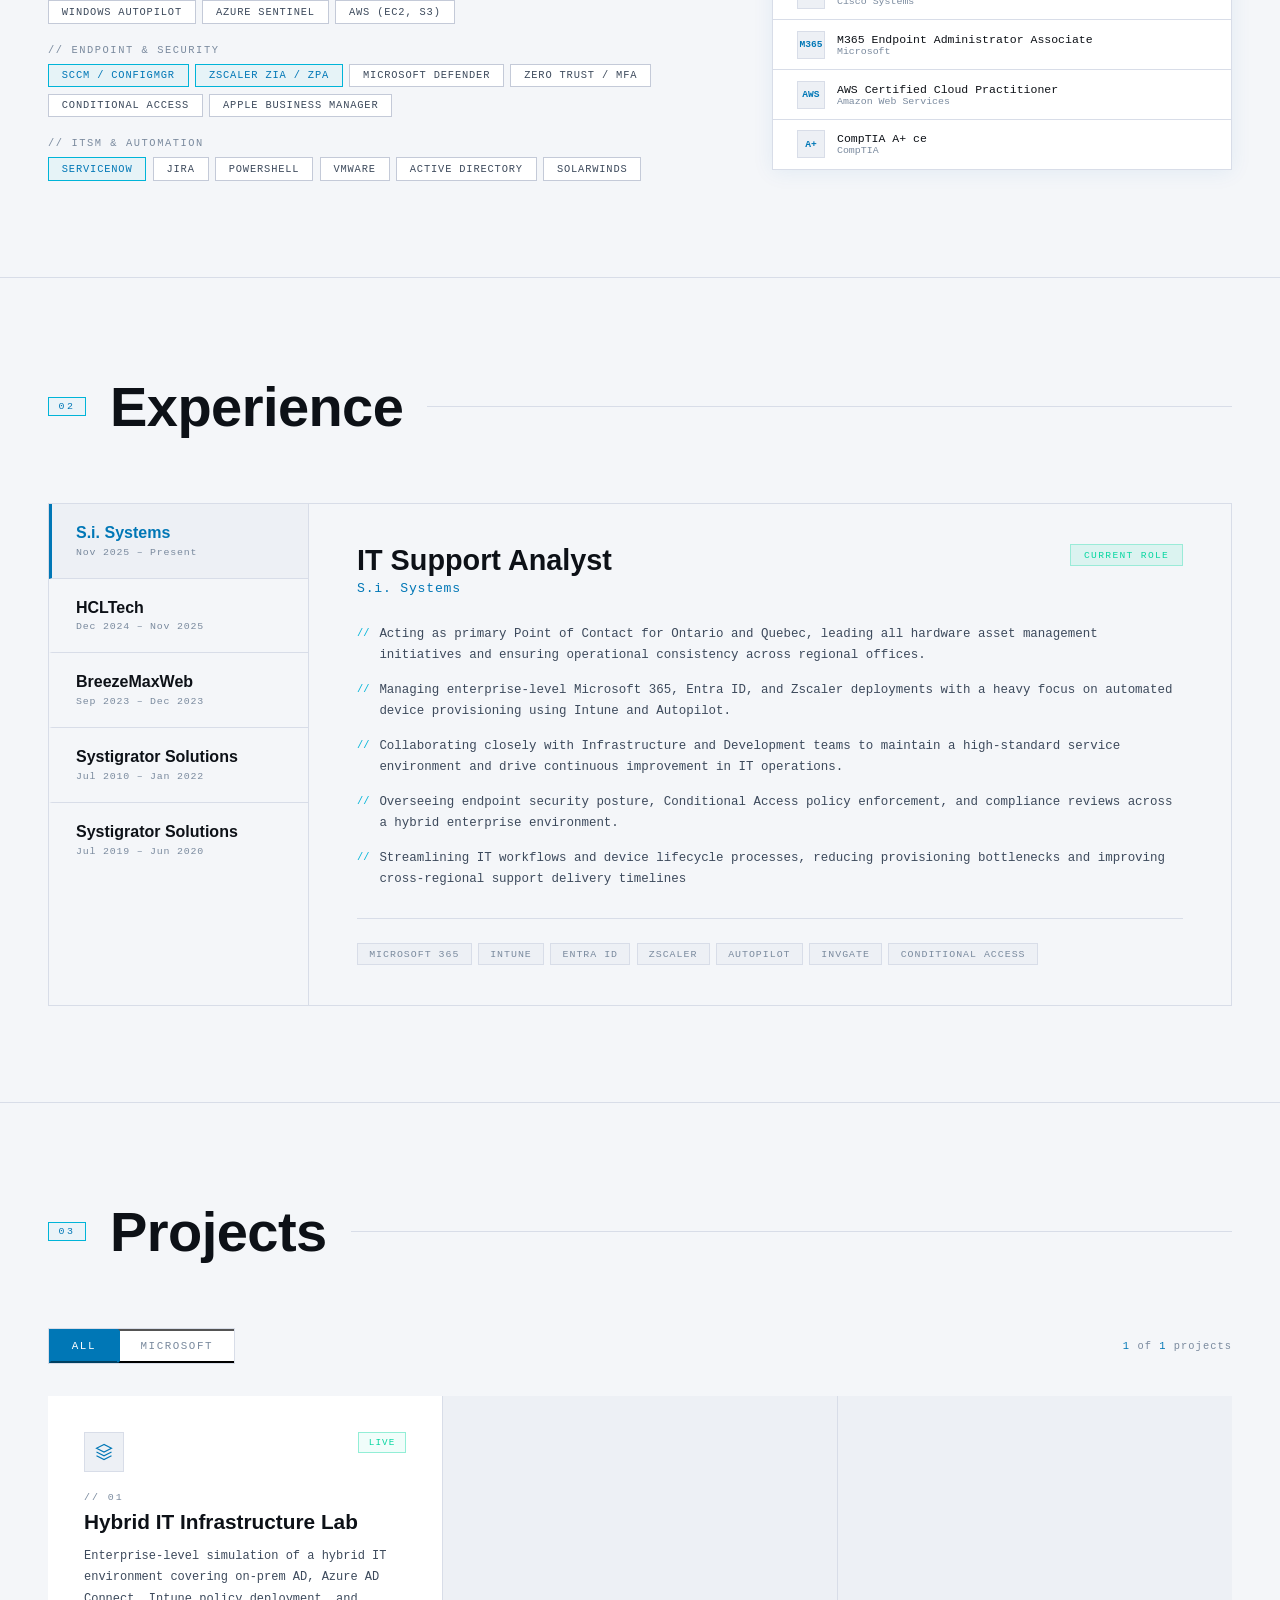
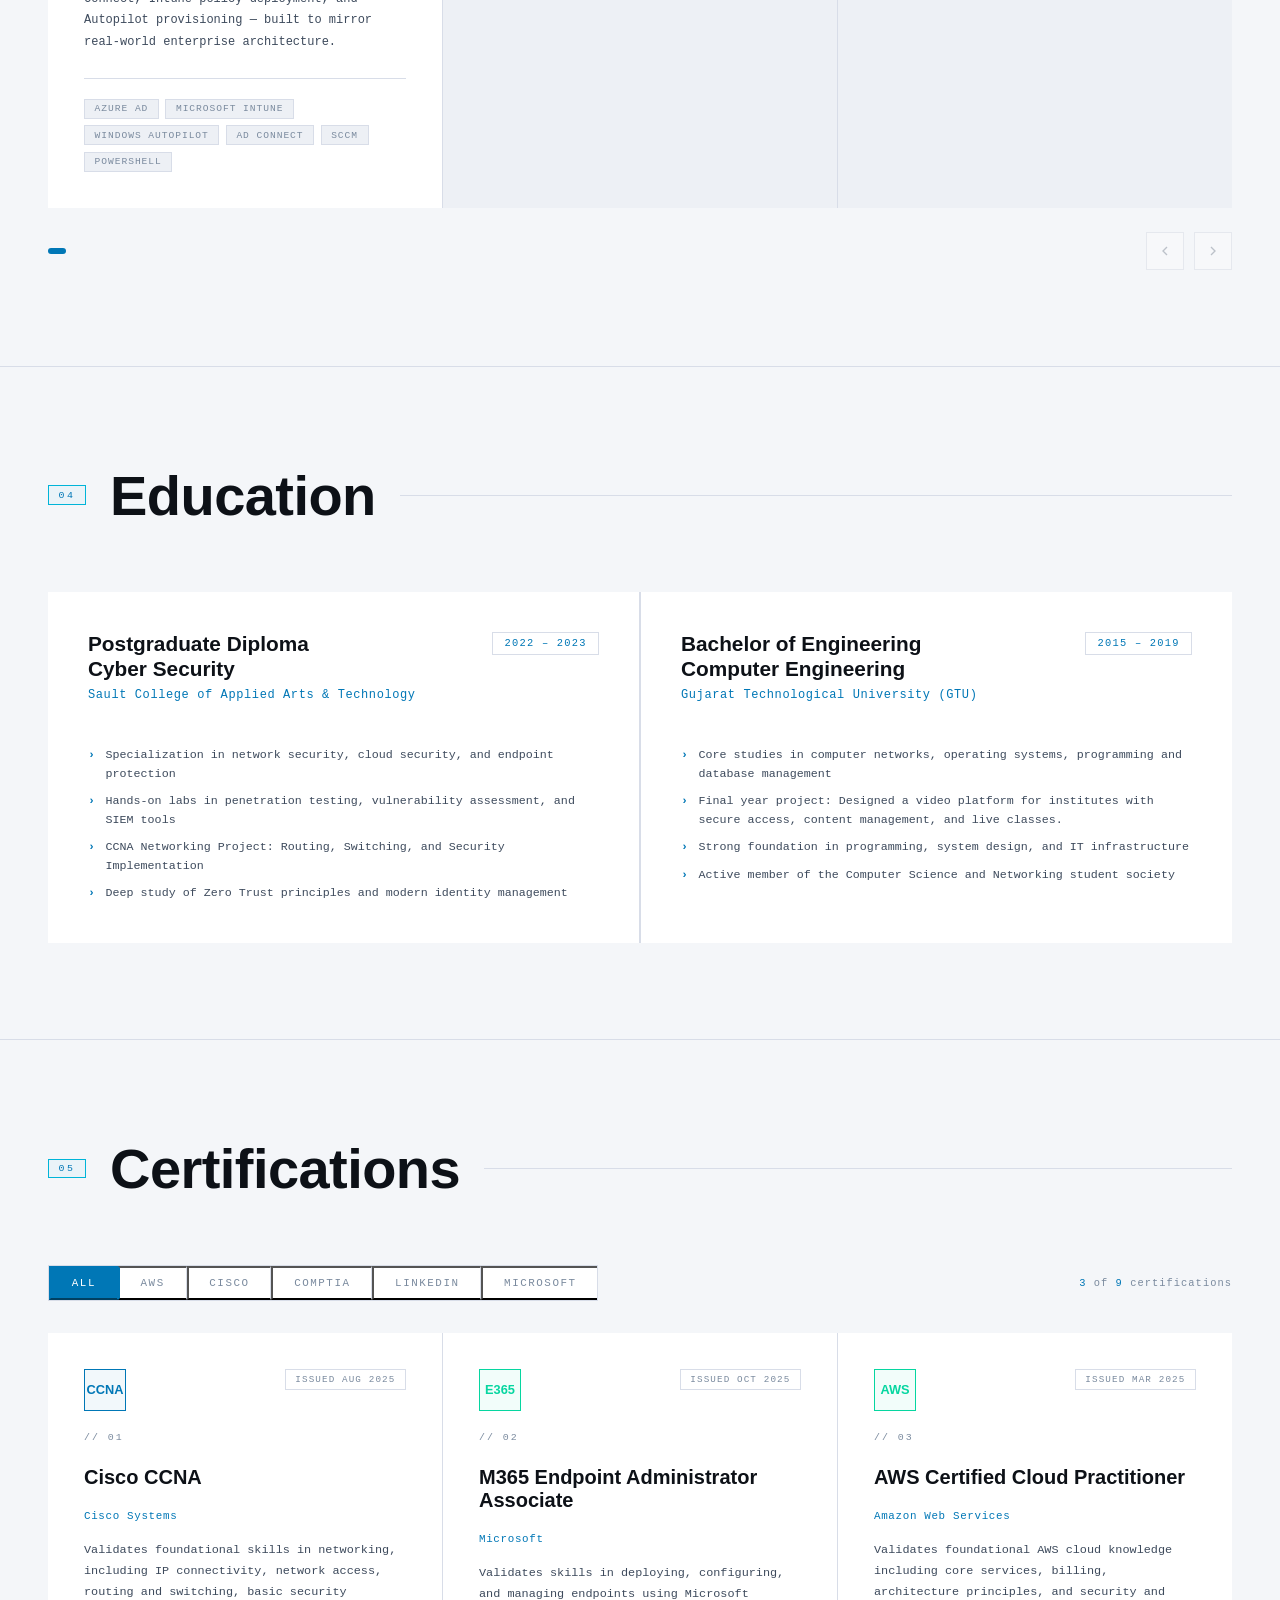
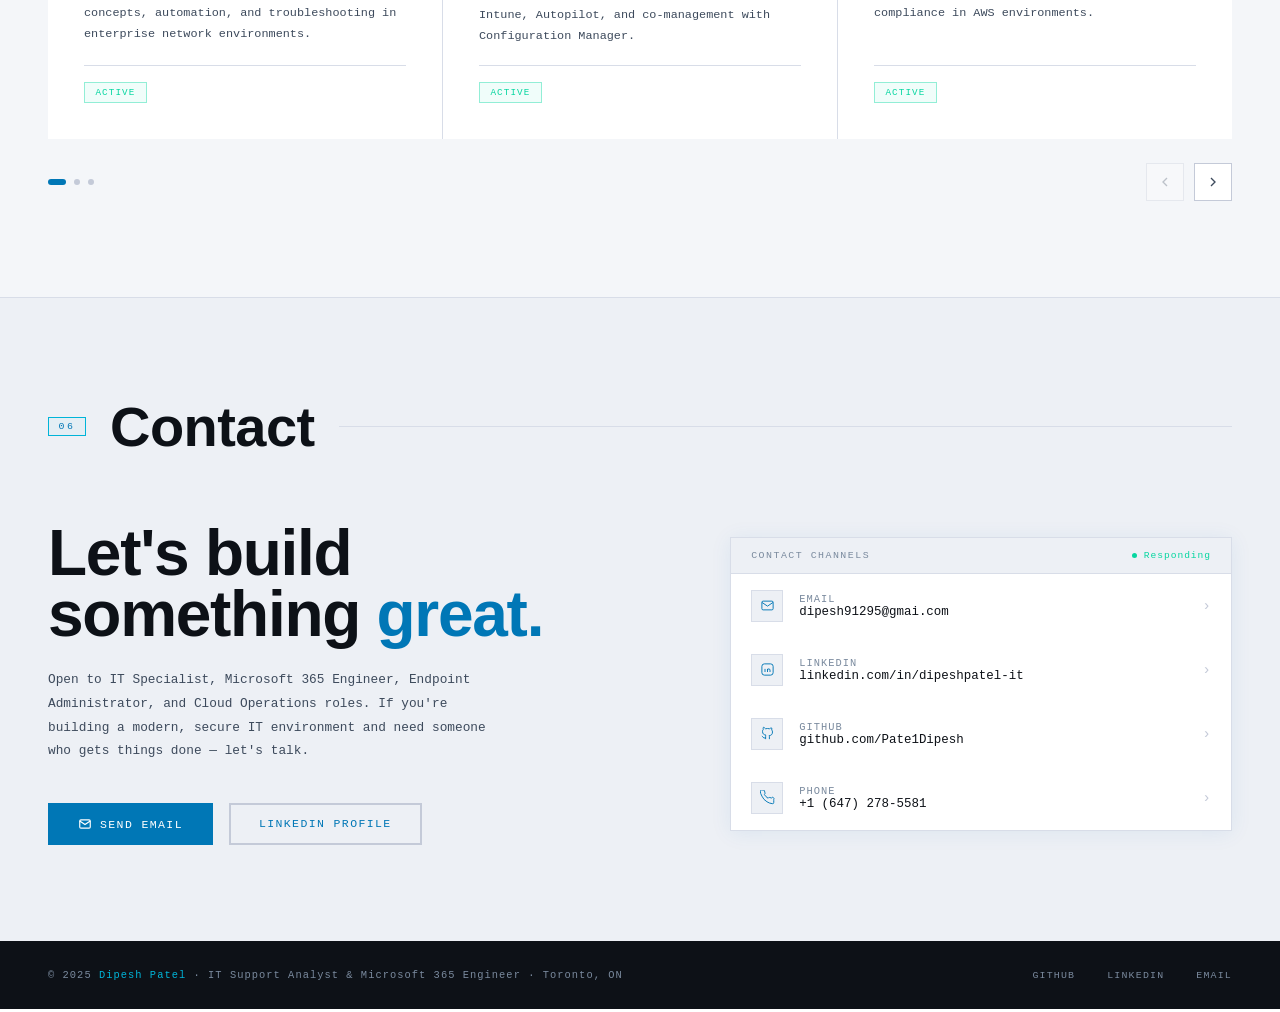
==== commit 0dfe03e6: "Update index.html" ====
--- a/index.html
+++ b/index.html
@@ -919,7 +919,7 @@
         <div class="contact-big">Let's build<br>something <span>great.</span></div>
         <p class="contact-sub">Open to IT Specialist, Microsoft 365 Engineer, Endpoint Administrator, and Cloud Operations roles. If you're building a modern, secure IT environment and need someone who gets things done — let's talk.</p>
         <div class="contact-btns">
-          <a href="/cdn-cgi/l/email-protection#492d20392c3a2170787b707c092e24282025672a2624" class="btn-solid">
+          <a href="mailto:dipesh91295@gmail.com" class="btn-solid">
             <svg width="14" height="14" fill="none" stroke="currentColor" stroke-width="2" viewBox="0 0 24 24"><path d="M3 7a2 2 0 012-2h14a2 2 0 012 2v10a2 2 0 01-2 2H5a2 2 0 01-2-2V7z"/><path d="M3 7l9 6 9-6"/></svg>
             Send Email
           </a>
@@ -933,9 +933,9 @@
             <span class="cp-head-ping">Responding</span>
           </div>
           <ul class="cp-links">
-            <li><a href="/cdn-cgi/l/email-protection#51353821342239686063686411363c30383d7f323e3c" class="cp-link">
+            <li><a href="mailto:dipesh91295@gmail.com" class="cp-link">
               <div class="cp-link-icon"><svg width="15" height="15" fill="none" stroke="currentColor" stroke-width="1.5" viewBox="0 0 24 24"><path d="M3 7a2 2 0 012-2h14a2 2 0 012 2v10a2 2 0 01-2 2H5a2 2 0 01-2-2V7z"/><path d="M3 7l9 6 9-6"/></svg></div>
-              <div><div class="cp-link-label">Email</div><div class="cp-link-val"><span class="__cf_email__" data-cfemail="7a1e130a1f0912434b48434f3a1d171b131654191517"><span class="__cf_email__" data-cfemail="83c7eaf3e6f0ebbab2b1bab6c3e4eee2eaefade0ecee">[email&#160;protected]</span></span></div></div>
+              <div><div class="cp-link-label">Email</div><div class="cp-link-val"><span class="__cf_email__" data-cfemail="7a1e130a1f0912434b48434f3a1d171b131654191517"><span class="__cf_email__" data-cfemail="83c7eaf3e6f0ebbab2b1bab6c3e4eee2eaefade0ecee">dipesh91295@gmai.com</span></span></div></div>
               <div class="cp-link-arr">›</div>
             </a></li>
             <li><a href="https://www.linkedin.com/in/dipeshpatel-it" target="_blank" rel="noopener" class="cp-link">
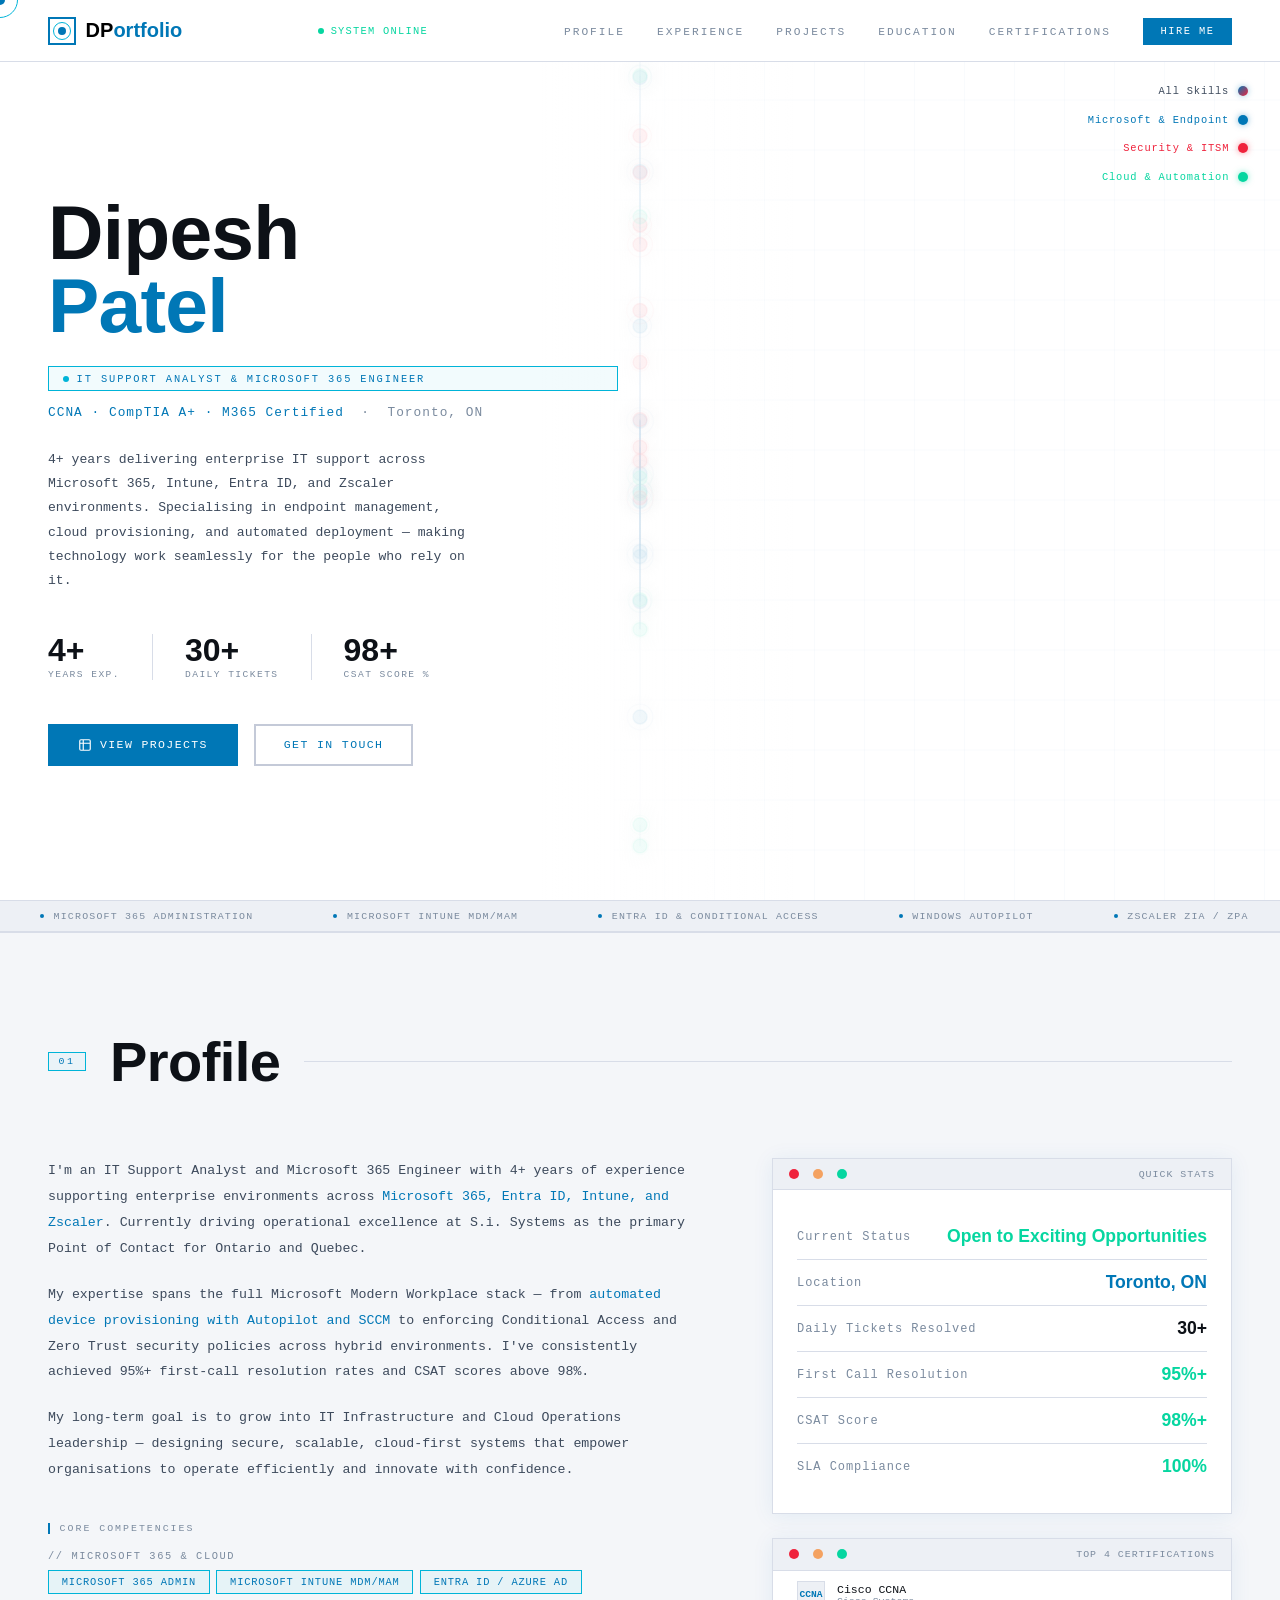
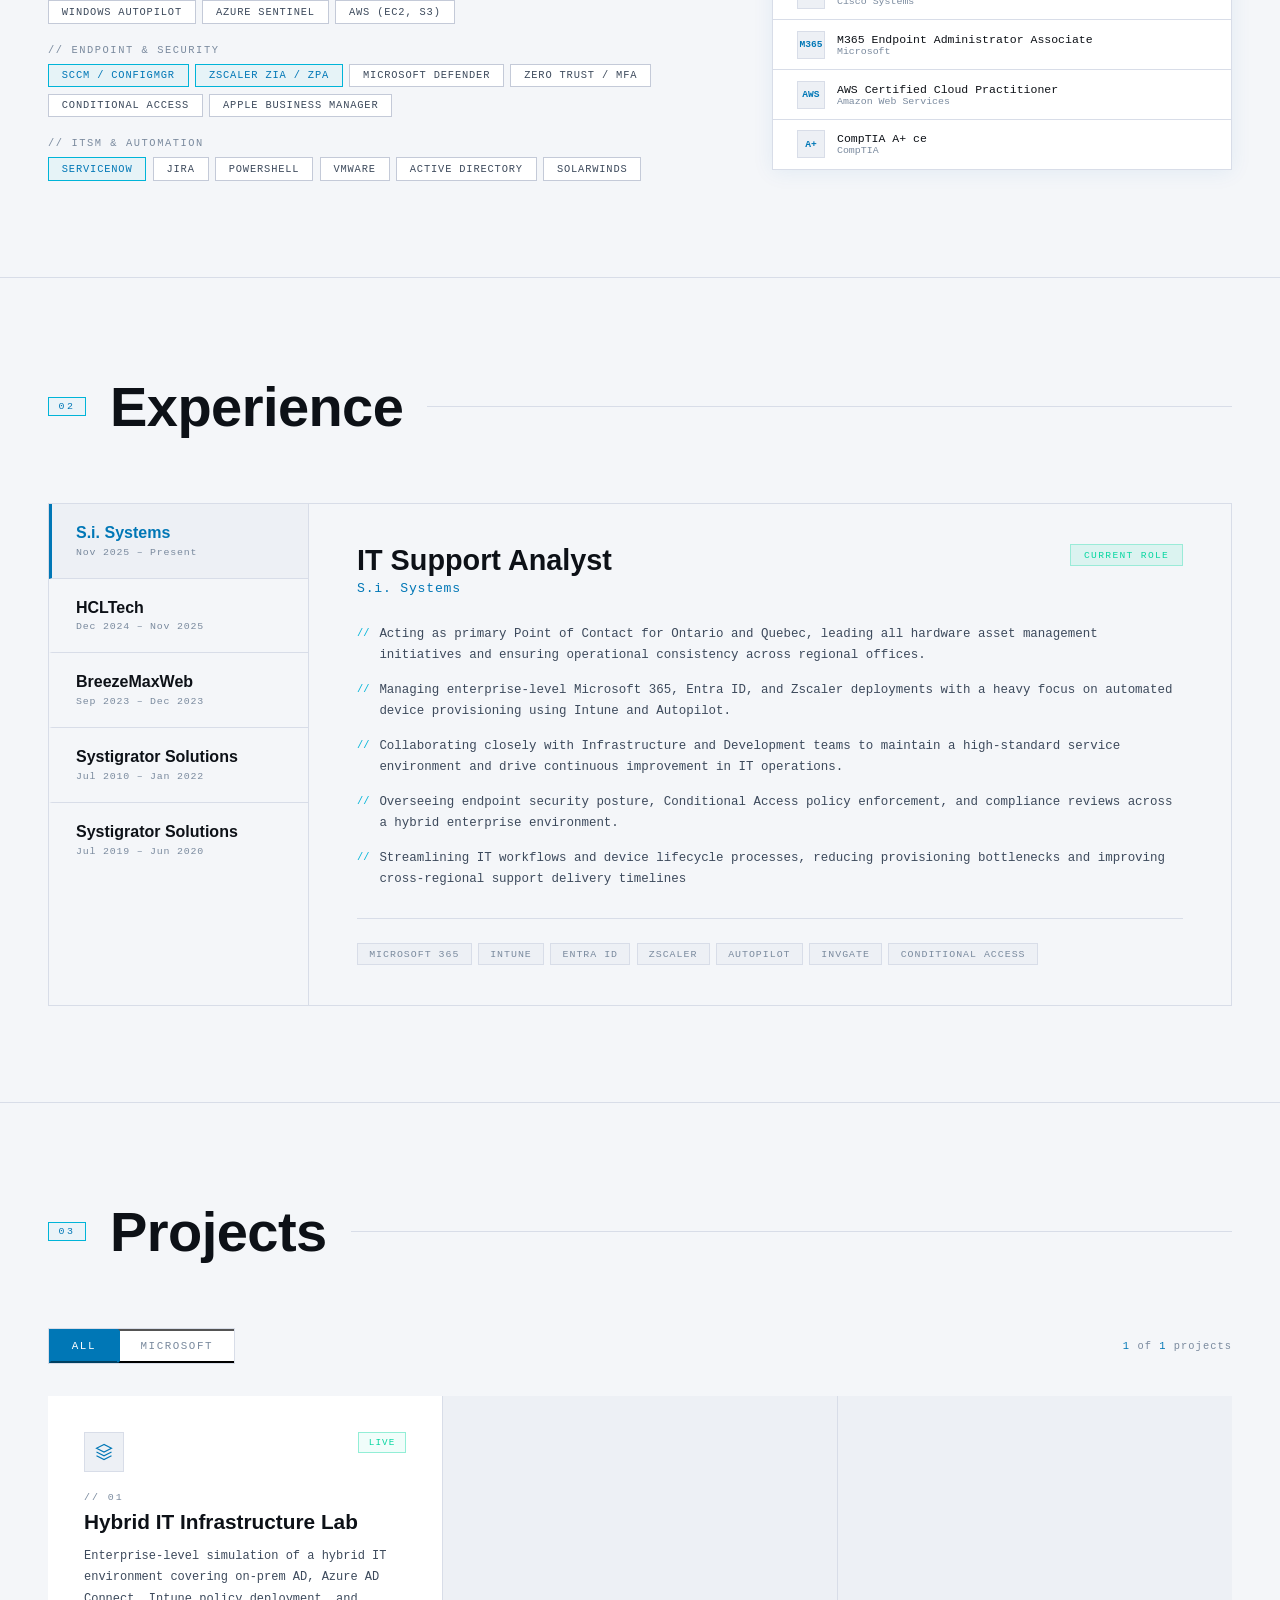
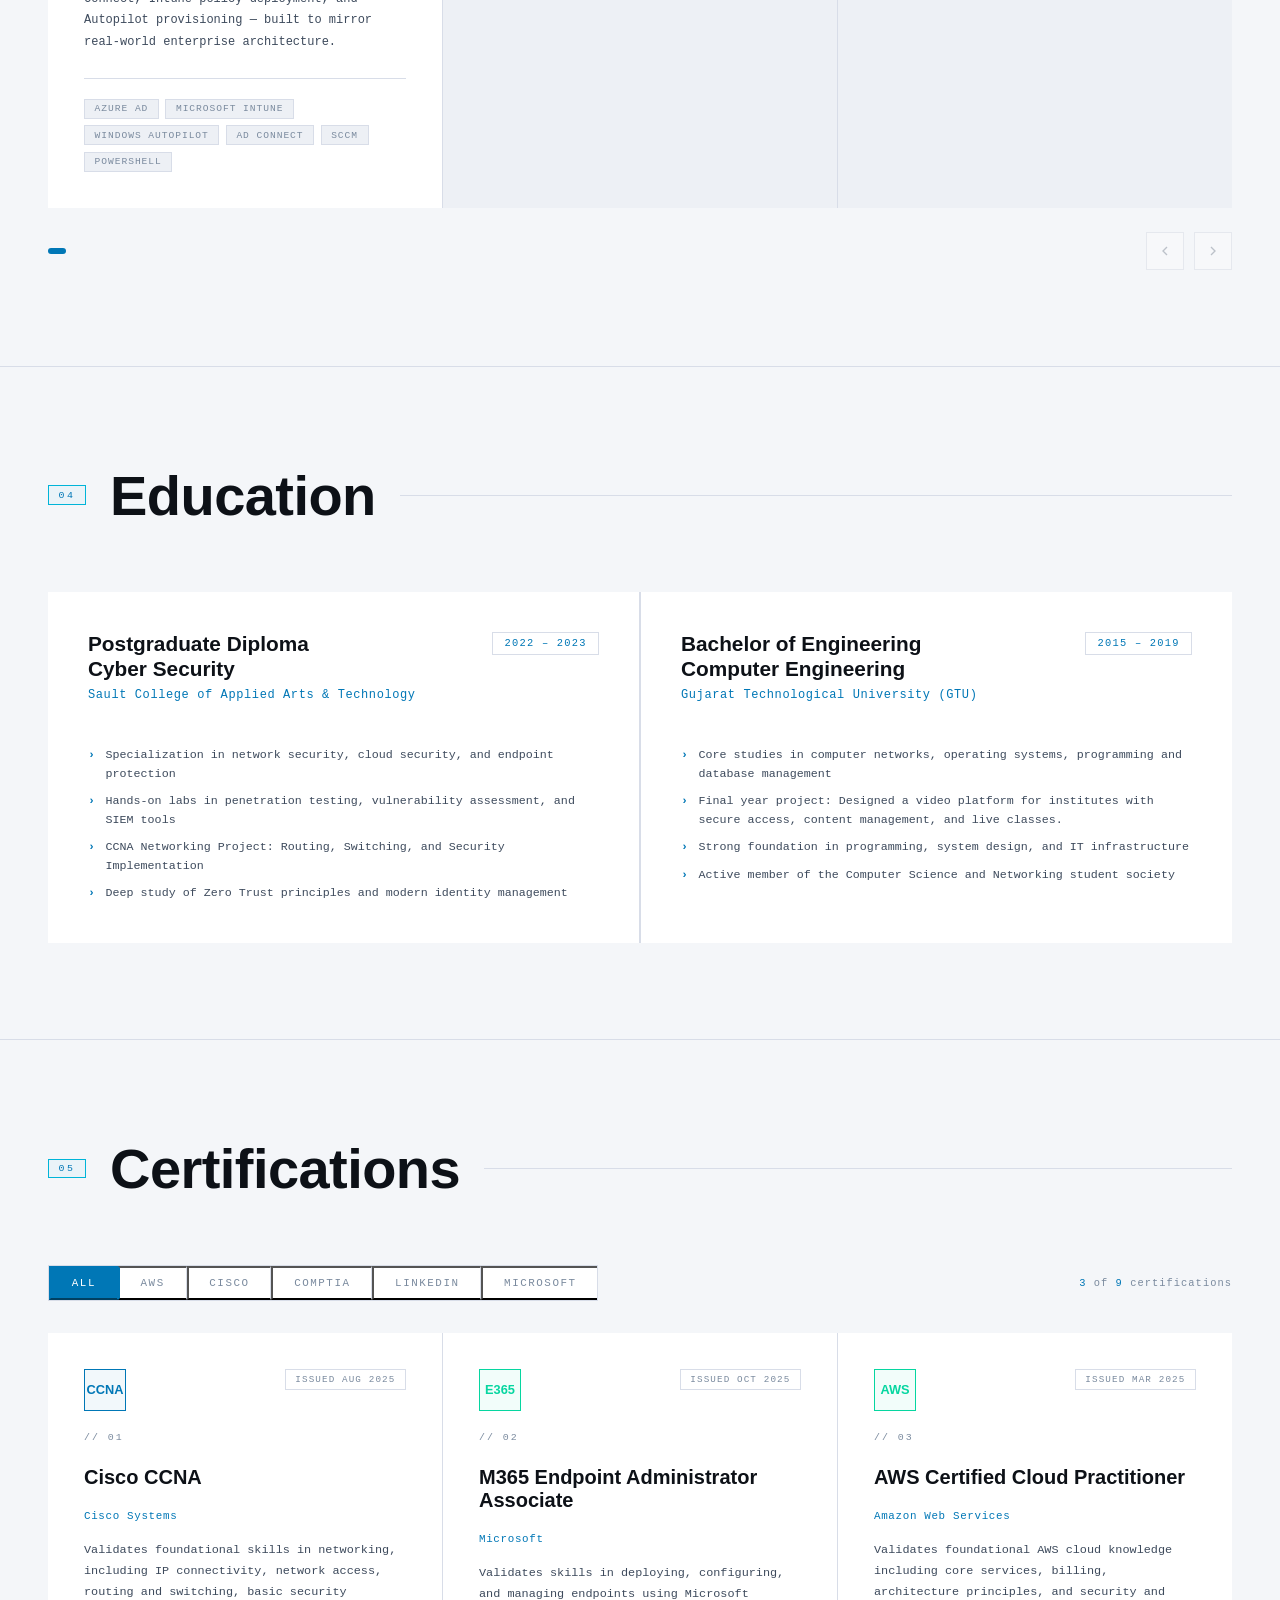
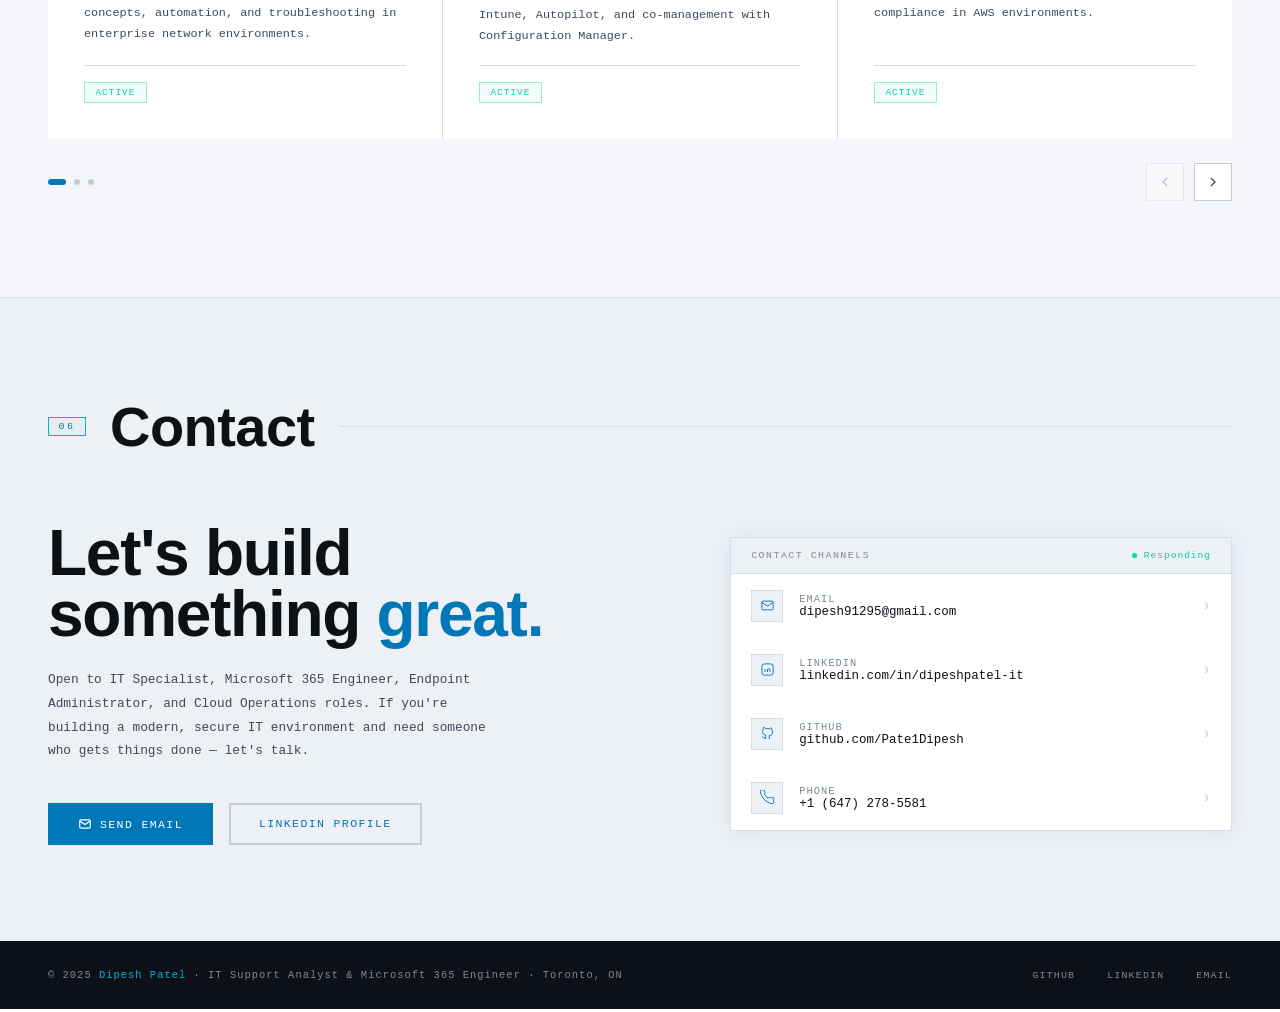
==== commit eafef597: "Update index.html" ====
--- a/index.html
+++ b/index.html
@@ -935,7 +935,7 @@
           <ul class="cp-links">
             <li><a href="mailto:dipesh91295@gmail.com" class="cp-link">
               <div class="cp-link-icon"><svg width="15" height="15" fill="none" stroke="currentColor" stroke-width="1.5" viewBox="0 0 24 24"><path d="M3 7a2 2 0 012-2h14a2 2 0 012 2v10a2 2 0 01-2 2H5a2 2 0 01-2-2V7z"/><path d="M3 7l9 6 9-6"/></svg></div>
-              <div><div class="cp-link-label">Email</div><div class="cp-link-val"><span class="__cf_email__" data-cfemail="7a1e130a1f0912434b48434f3a1d171b131654191517"><span class="__cf_email__" data-cfemail="83c7eaf3e6f0ebbab2b1bab6c3e4eee2eaefade0ecee">dipesh91295@gmai.com</span></span></div></div>
+              <div><div class="cp-link-label">Email</div><div class="cp-link-val"><span class="__cf_email__" data-cfemail="7a1e130a1f0912434b48434f3a1d171b131654191517"><span class="__cf_email__" data-cfemail="83c7eaf3e6f0ebbab2b1bab6c3e4eee2eaefade0ecee">dipesh91295@gmail.com</span></span></div></div>
               <div class="cp-link-arr">›</div>
             </a></li>
             <li><a href="https://www.linkedin.com/in/dipeshpatel-it" target="_blank" rel="noopener" class="cp-link">
